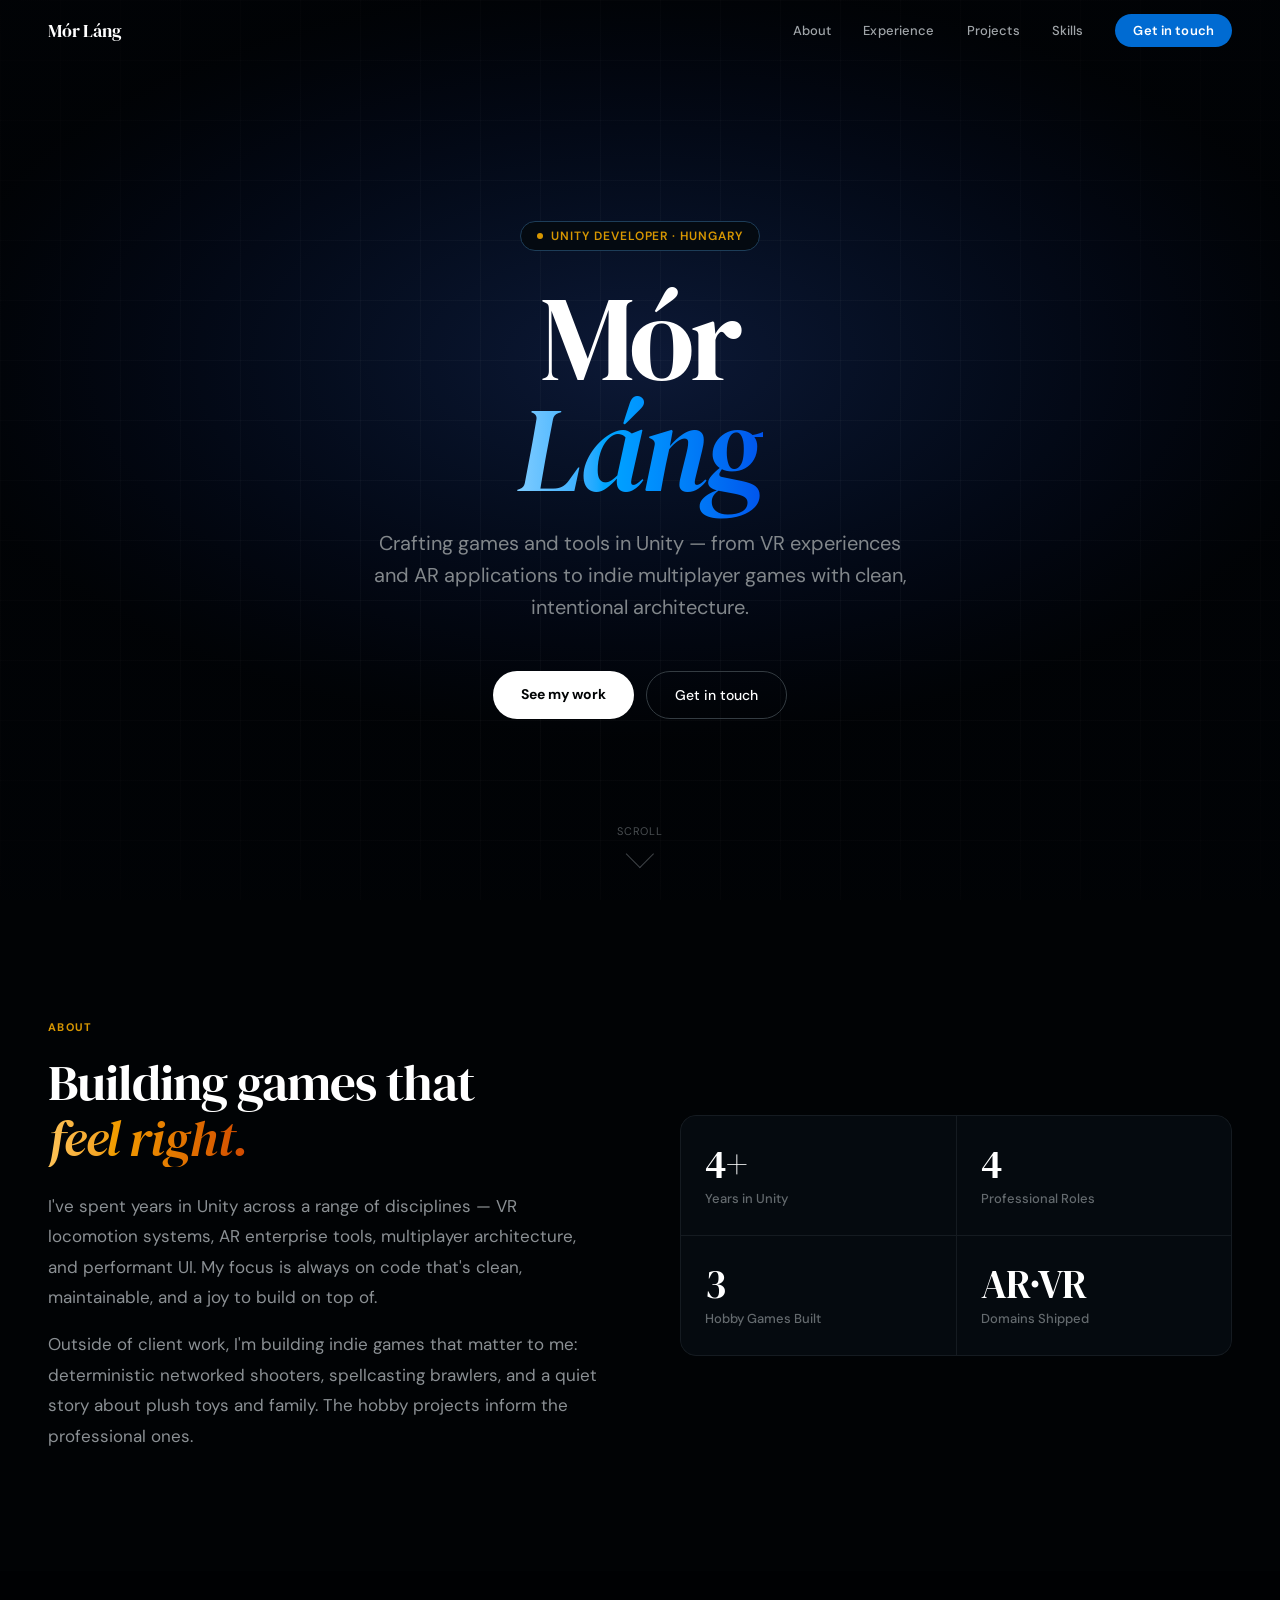
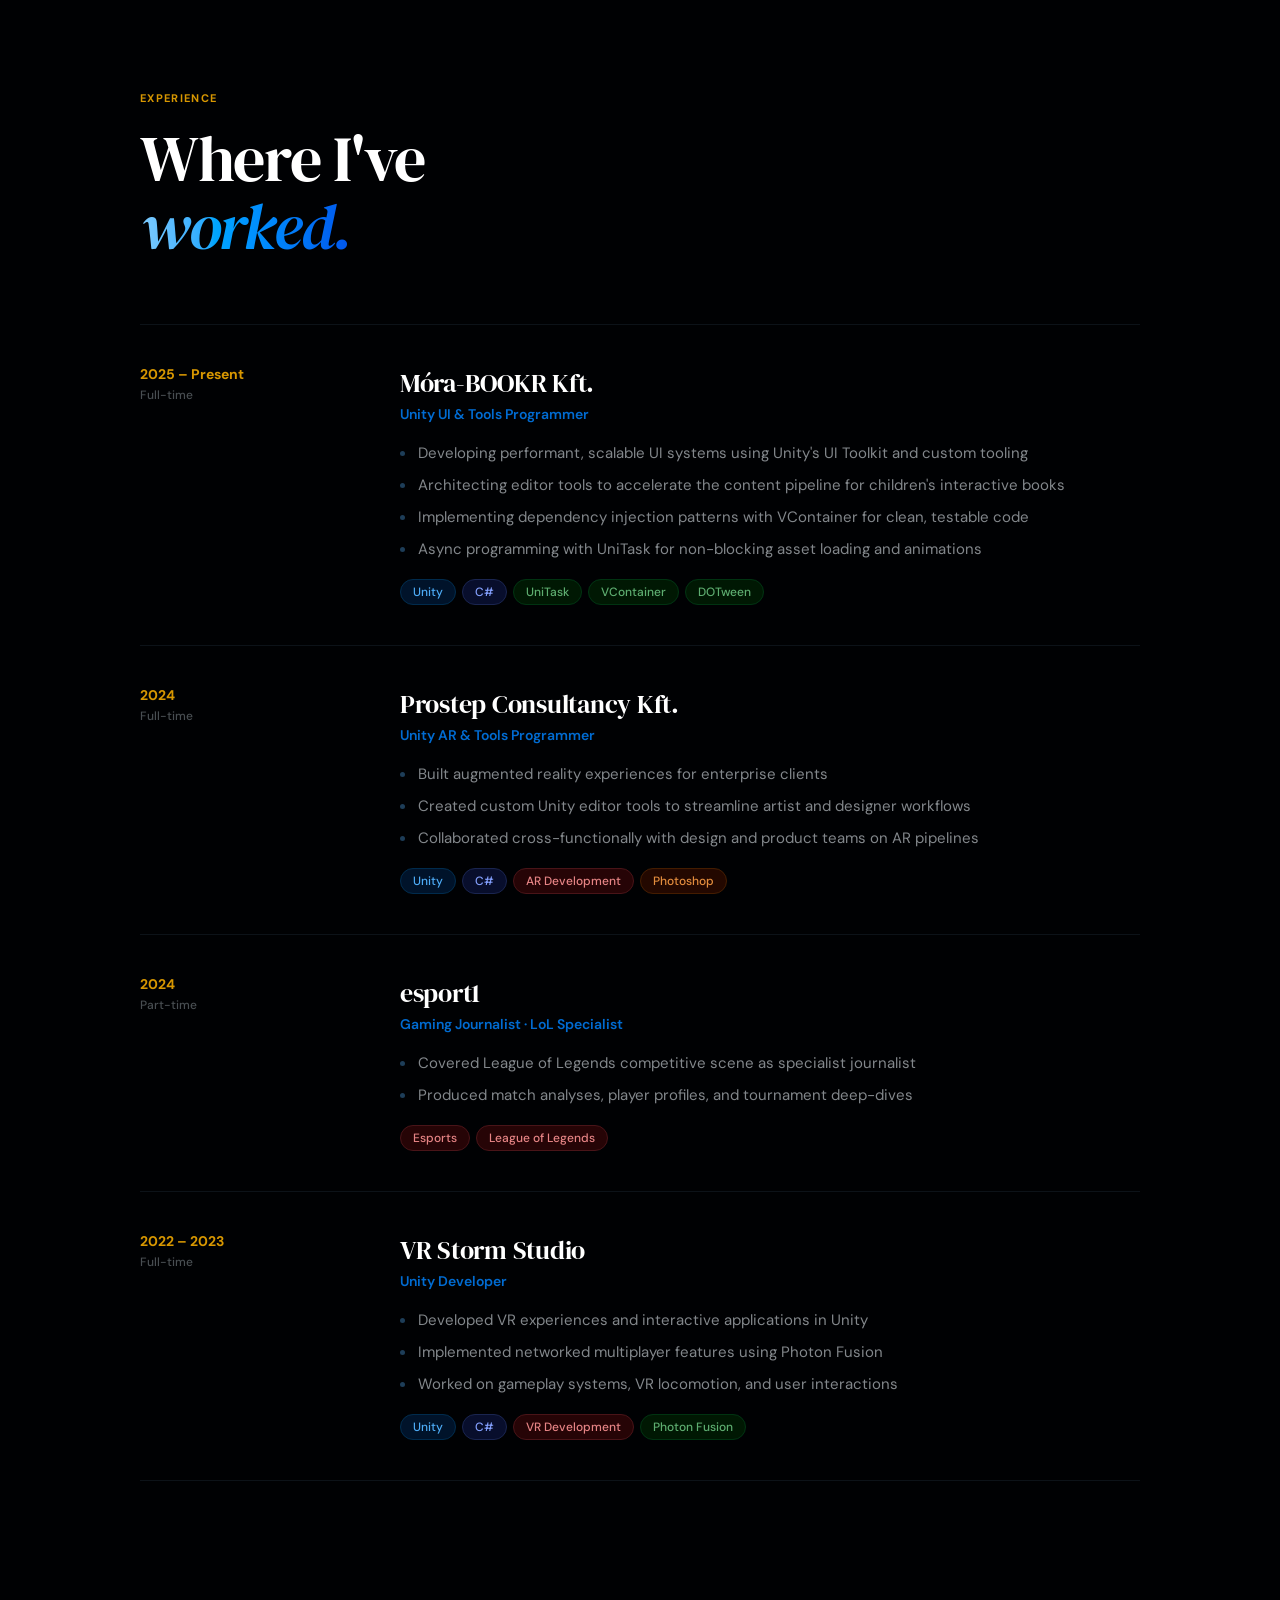
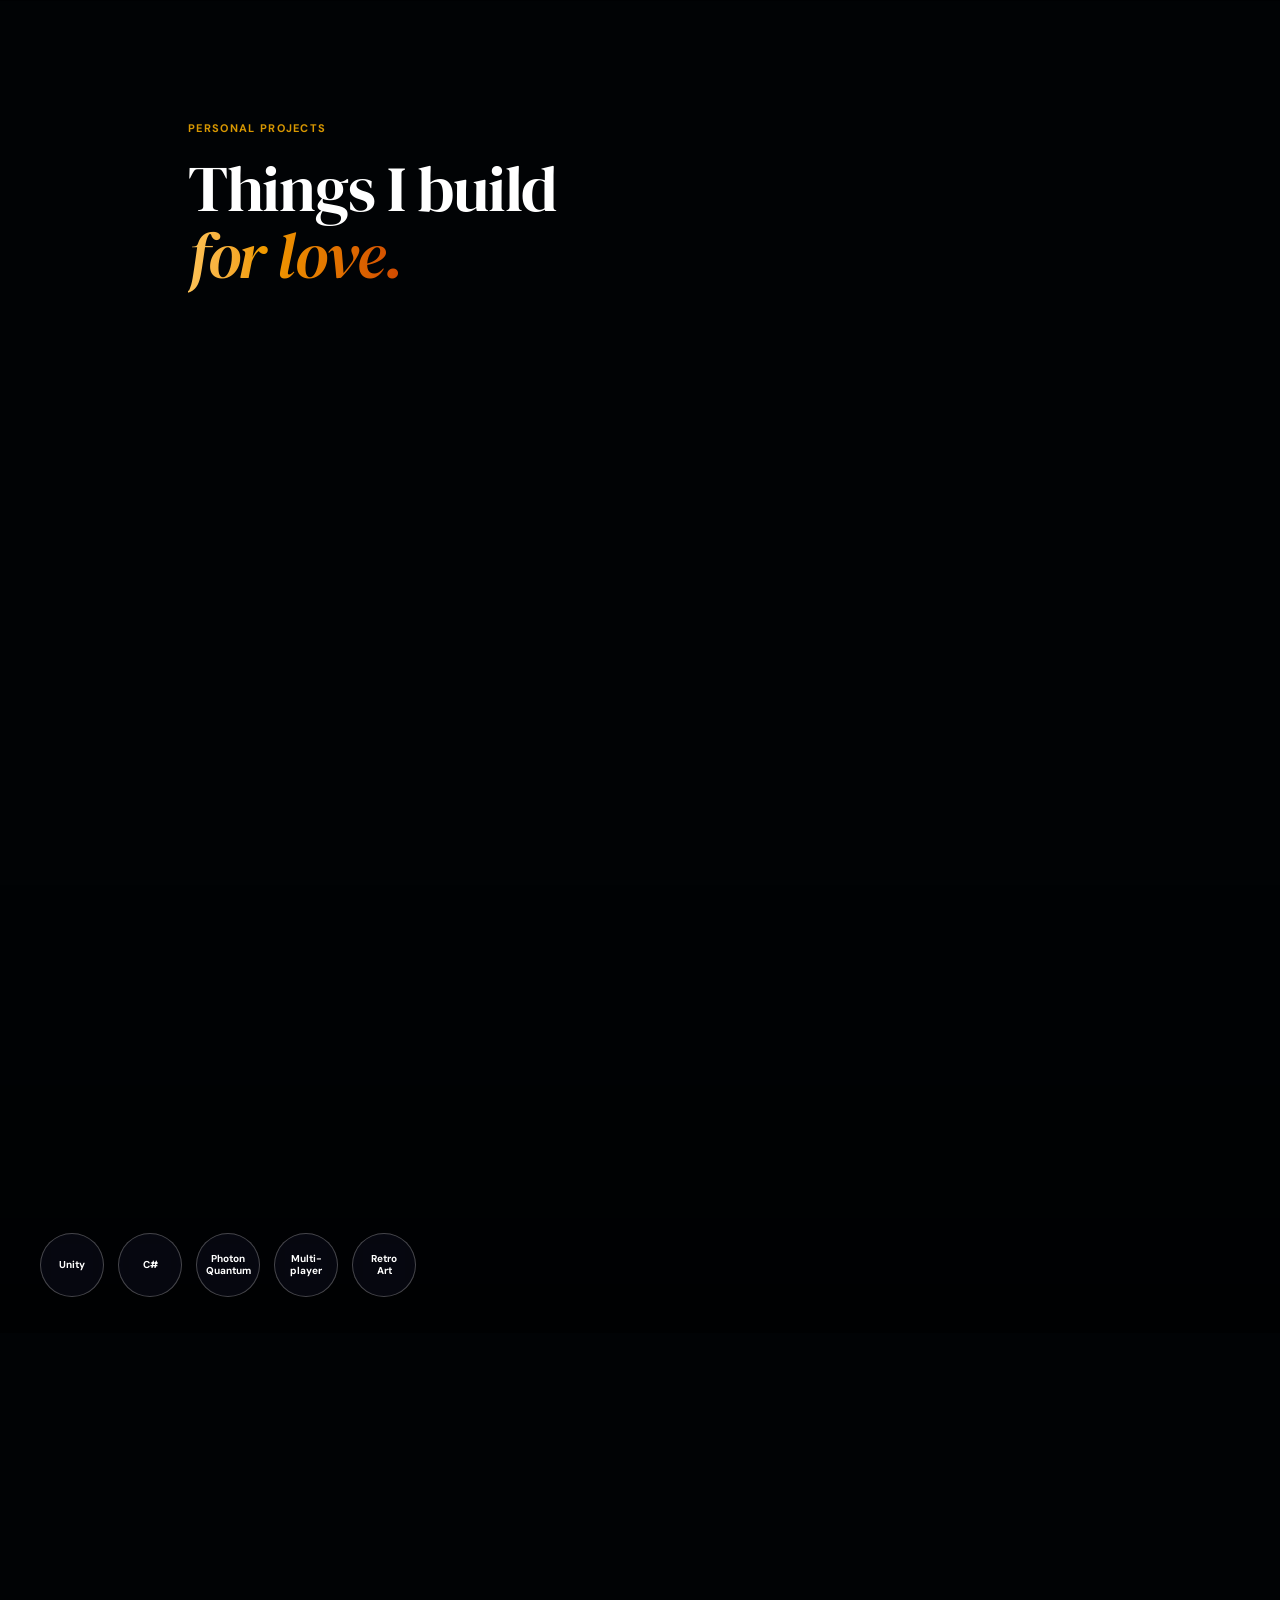
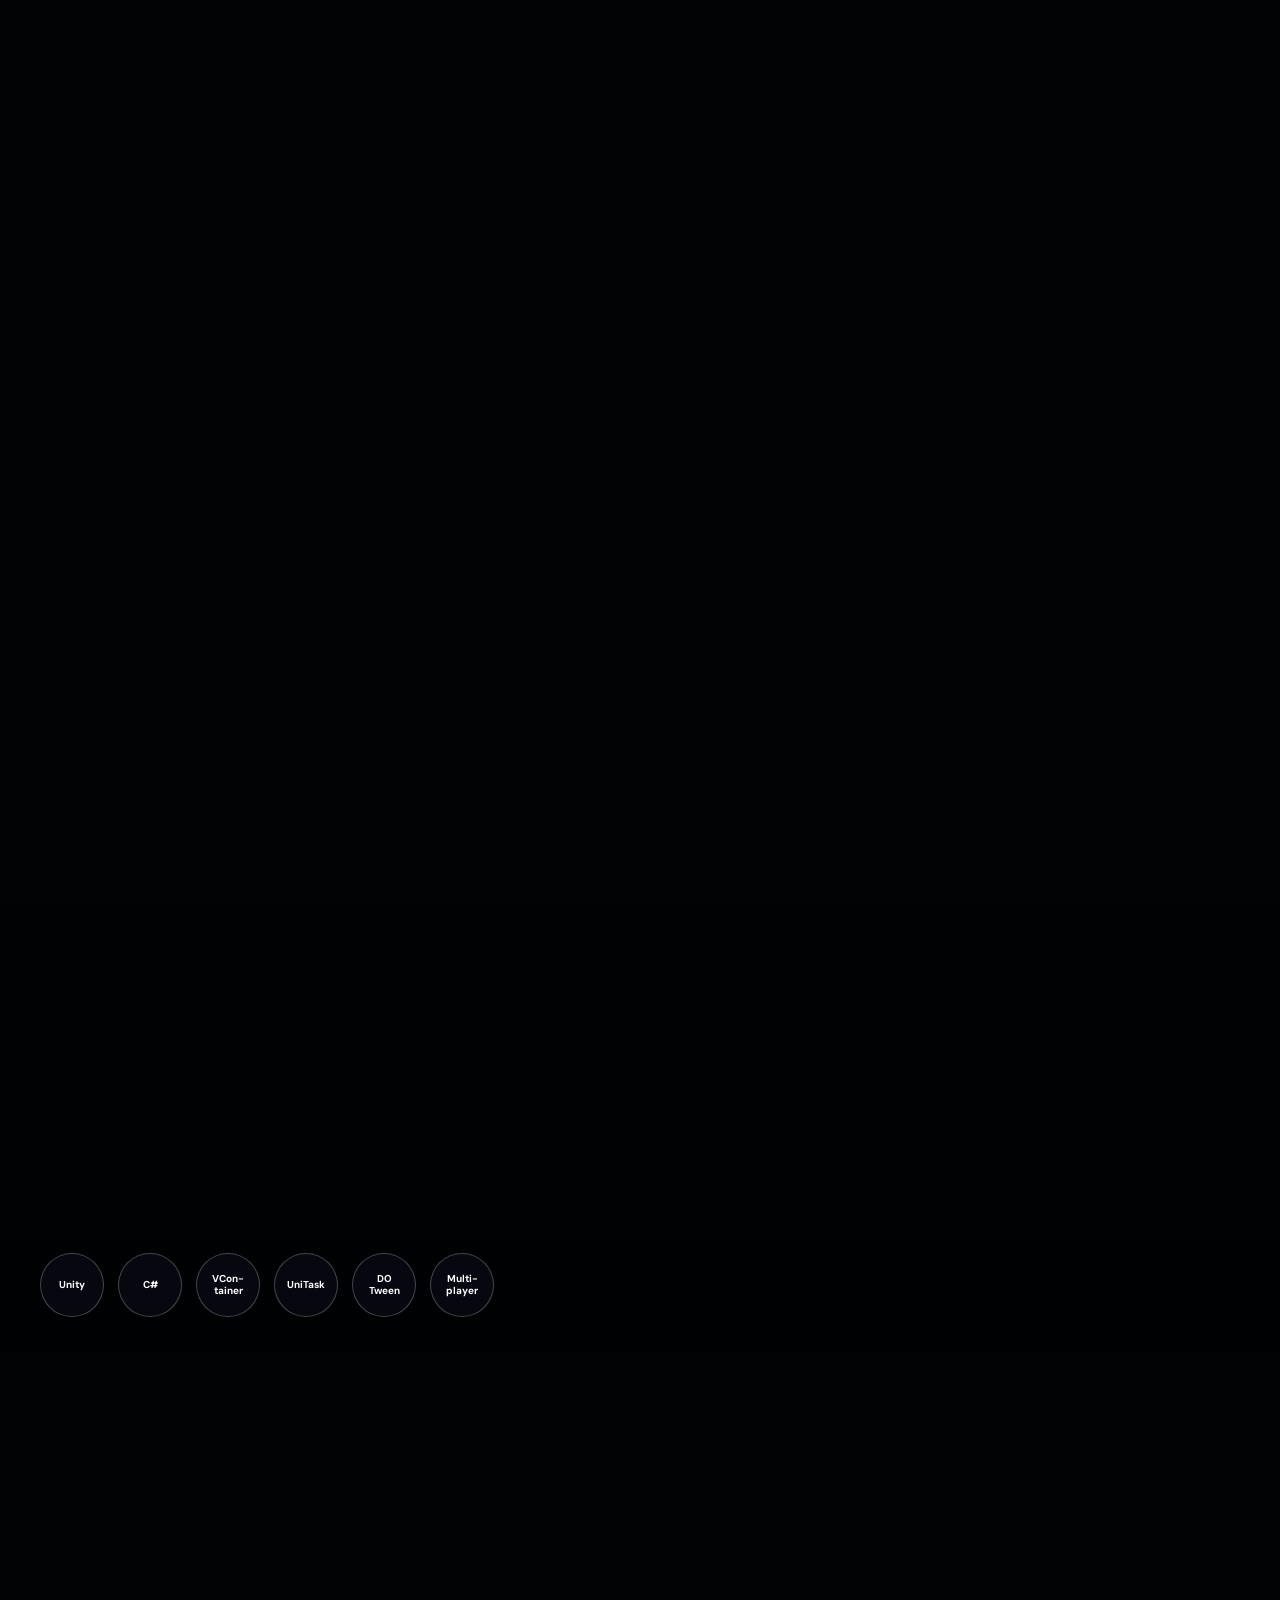
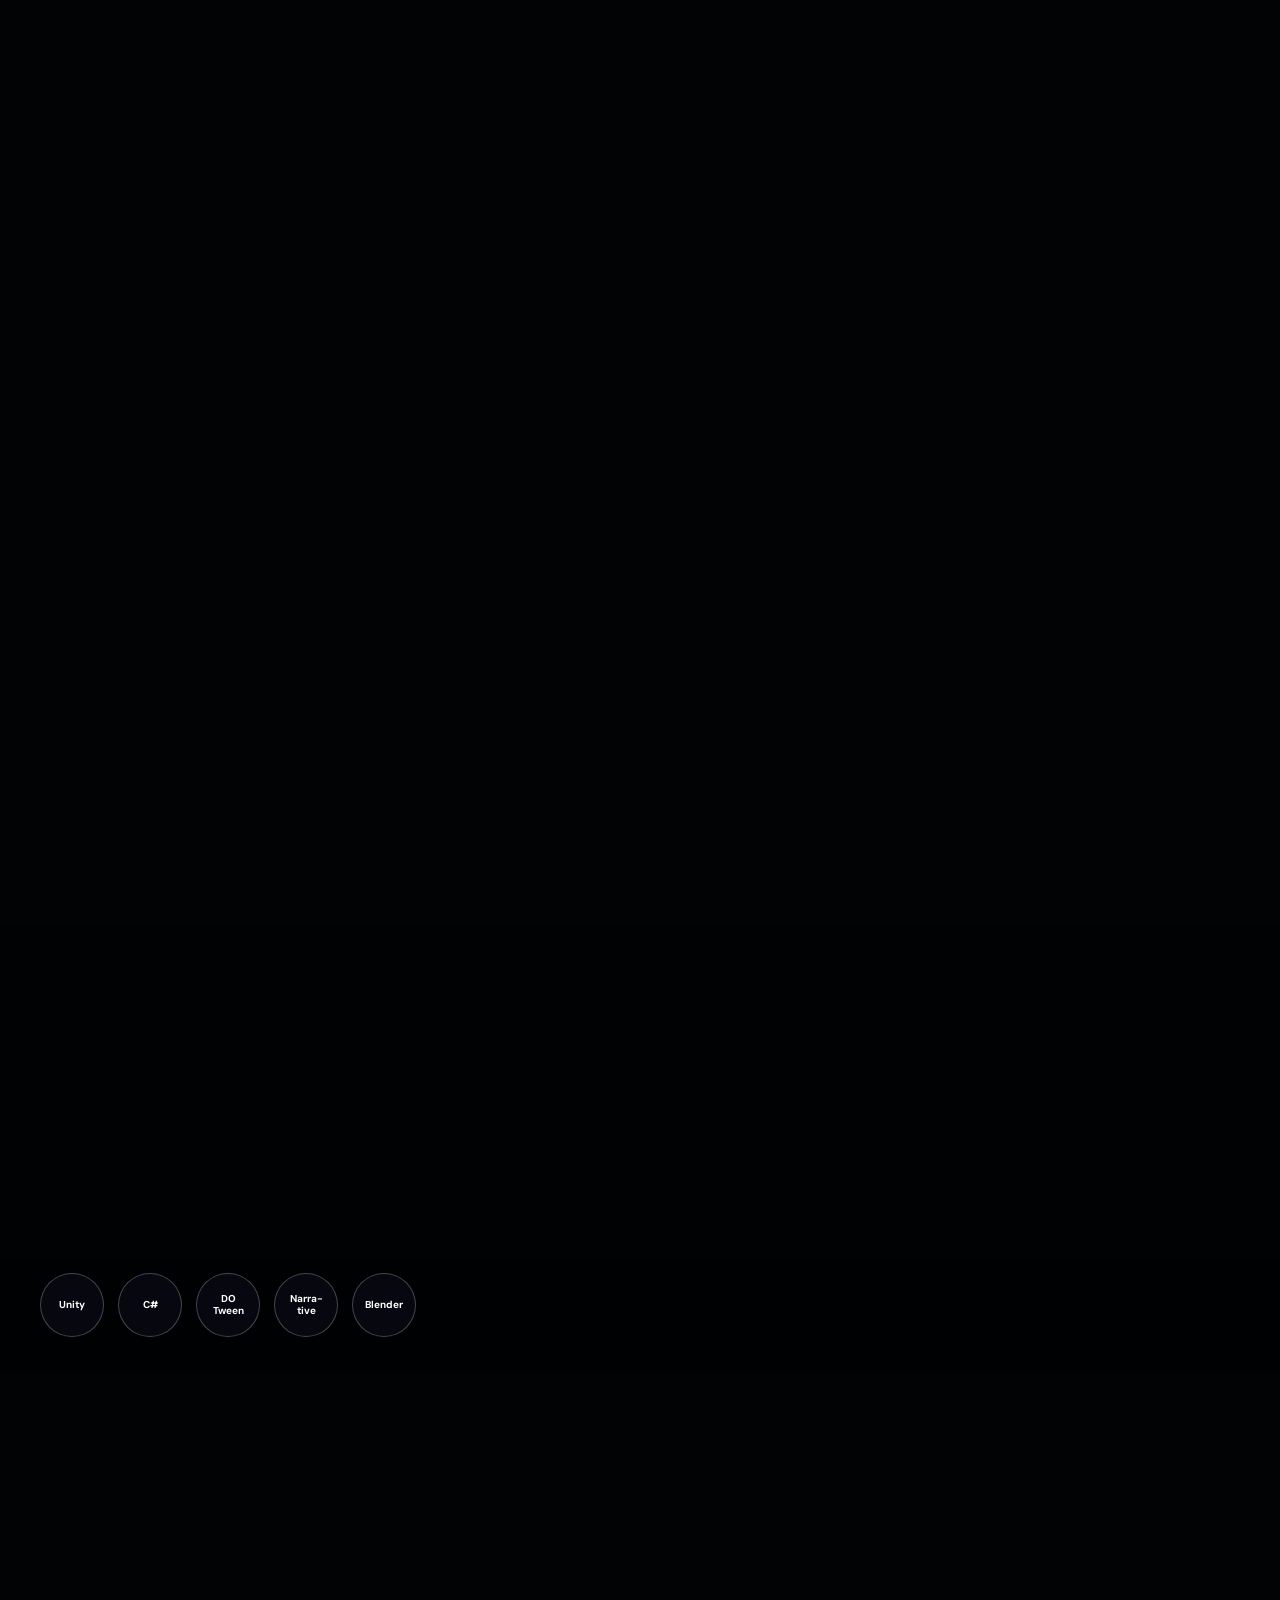
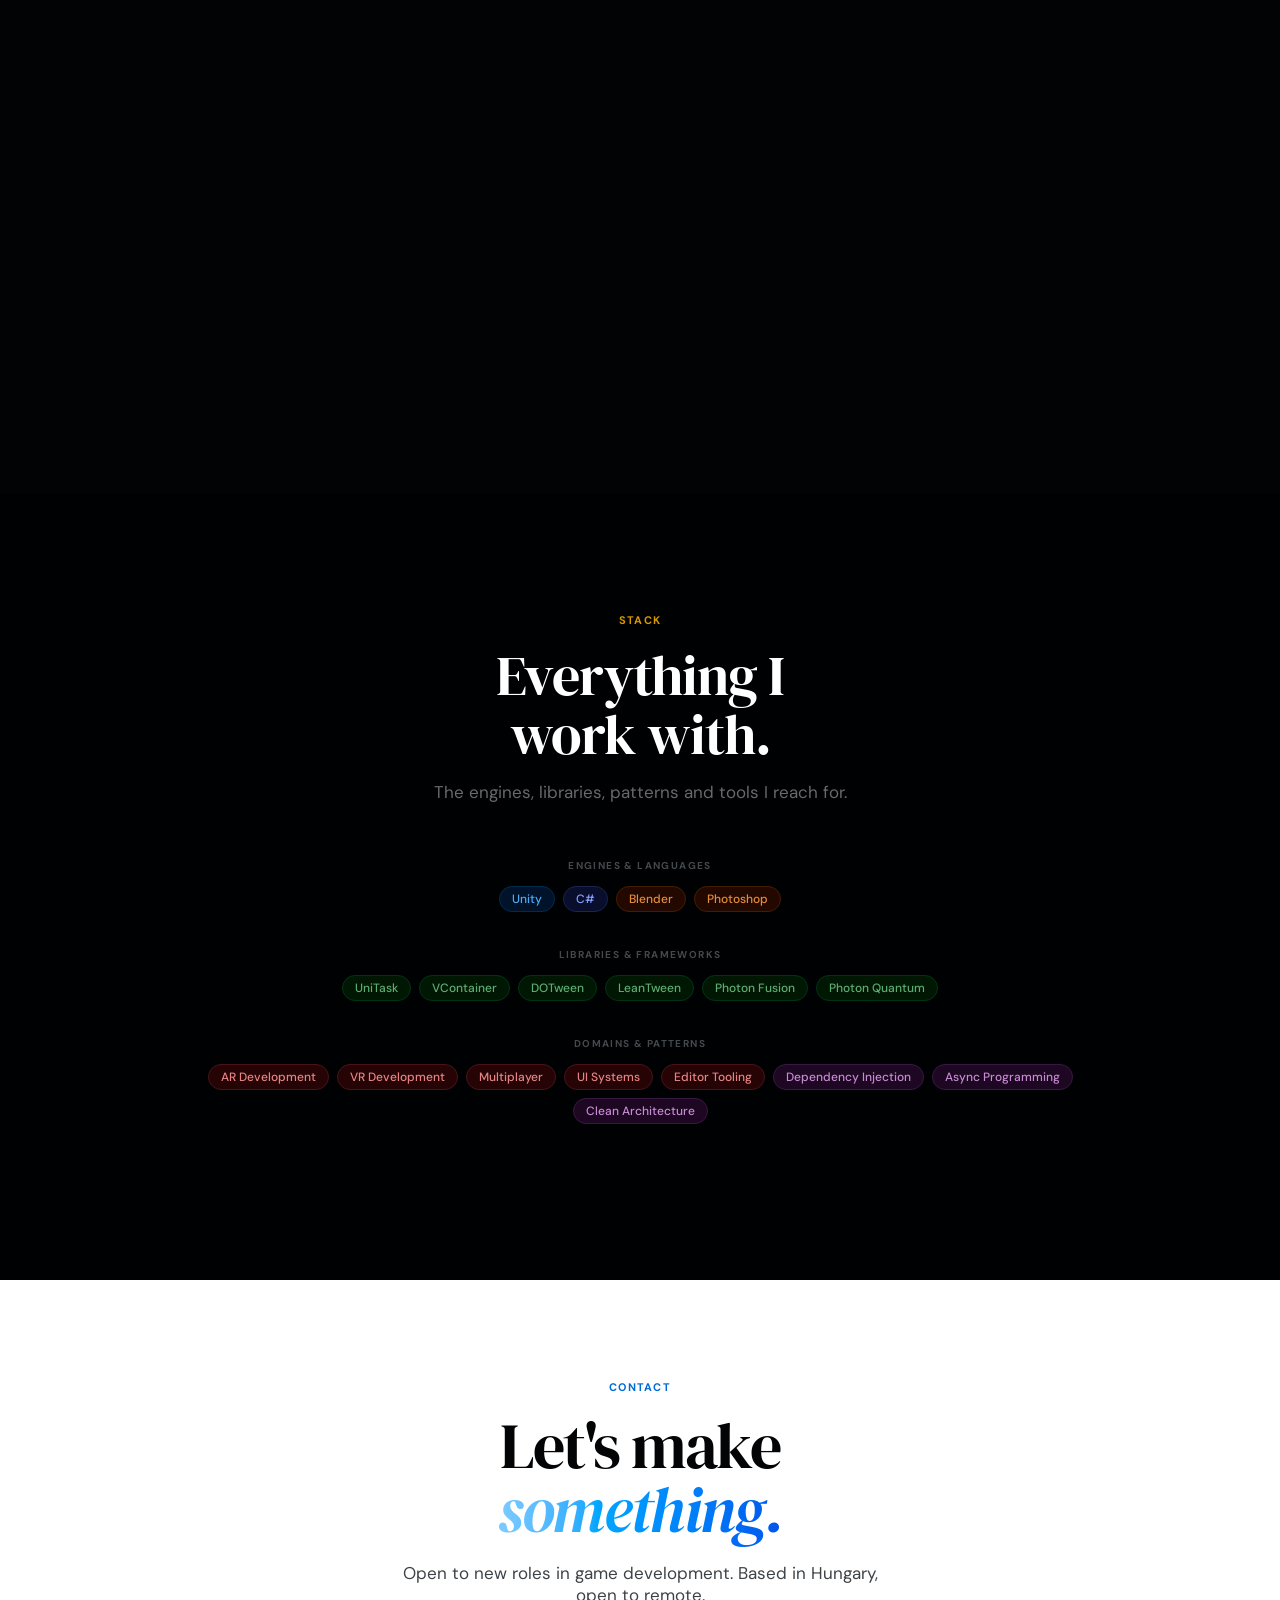
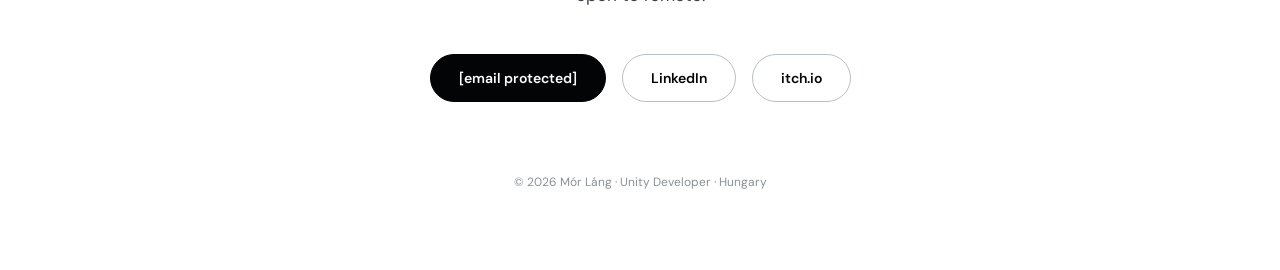
==== index.html @ 37d79774 "uploading landing page" ====
<!DOCTYPE html>
<html lang="en">
<head>
  <meta charset="UTF-8" />
  <meta name="viewport" content="width=device-width, initial-scale=1.0" />
  <title>Mór Láng — Game Developer</title>
  <link rel="preconnect" href="https://fonts.googleapis.com" />
  <link rel="preconnect" href="https://fonts.gstatic.com" crossorigin />
  <link href="https://fonts.googleapis.com/css2?family=DM+Sans:ital,opsz,wght@0,9..40,300;0,9..40,400;0,9..40,500;0,9..40,600;0,9..40,700;0,9..40,900;1,9..40,300;1,9..40,400&family=DM+Serif+Display:ital@0;1&display=swap" rel="stylesheet" />
  <style>
    *, *::before, *::after { box-sizing: border-box; margin: 0; padding: 0; }
    :root {
      --ink: oklch(10% 0.01 240);
      --ink2: oklch(38% 0.01 240);
      --ink3: oklch(58% 0.01 240);
      --paper: oklch(97% 0.005 240);
      --accent: oklch(52% 0.20 245);
      --accent2: oklch(72% 0.16 80);
      --dark: oklch(9% 0.015 245);
      --dark2: oklch(14% 0.015 245);
      --dark3: oklch(20% 0.015 245);
    }
    html { scroll-behavior: smooth; }
    /* Scrollbar */
    ::-webkit-scrollbar { width: 8px; }
    ::-webkit-scrollbar-track { background: oklch(9% 0.015 245); }
    ::-webkit-scrollbar-thumb { background: oklch(28% 0.02 245); border-radius: 4px; }
    ::-webkit-scrollbar-thumb:hover { background: oklch(40% 0.03 245); }
    * { scrollbar-width: thin; scrollbar-color: oklch(28% 0.02 245) oklch(9% 0.015 245); }
    body {
      font-family: 'DM Sans', sans-serif;
      background: var(--dark);
      color: #fff;
      overflow-x: hidden;
    }

    /* ── Reveal animation ── */
    .reveal {
      opacity: 0;
      transform: translateY(40px);
      transition: opacity 0.75s cubic-bezier(0.16, 1, 0.3, 1),
                  transform 0.75s cubic-bezier(0.16, 1, 0.3, 1);
    }
    .reveal.visible { opacity: 1; transform: translateY(0); }
    .reveal-delay-1 { transition-delay: 0.1s; }
    .reveal-delay-2 { transition-delay: 0.2s; }
    .reveal-delay-3 { transition-delay: 0.3s; }
    .reveal-delay-4 { transition-delay: 0.45s; }

    /* ── Nav ── */
    nav {
      position: fixed;
      top: 0; left: 0; right: 0;
      z-index: 100;
      padding: 0 48px;
      height: 60px;
      display: flex;
      align-items: center;
      justify-content: space-between;
      background: rgba(9,10,18,0);
      backdrop-filter: blur(0px);
      transition: background 0.4s, backdrop-filter 0.4s;
    }
    nav.scrolled {
      background: rgba(9,10,18,0.85);
      backdrop-filter: blur(20px) saturate(160%);
      border-bottom: 1px solid oklch(22% 0.015 245);
    }
    .nav-logo {
      font-family: 'DM Serif Display', serif;
      font-size: 18px;
      font-weight: 400;
      letter-spacing: -0.01em;
      color: #fff;
    }
    .nav-links {
      display: flex;
      gap: 32px;
      align-items: center;
    }
    .nav-links a {
      font-size: 13px;
      font-weight: 500;
      color: oklch(72% 0.008 240);
      text-decoration: none;
      letter-spacing: 0.01em;
      transition: color 0.2s;
    }
    .nav-links a:hover { color: #fff; }
    .nav-cta {
      padding: 8px 18px;
      background: var(--accent);
      color: #fff !important;
      border-radius: 999px;
      font-size: 13px !important;
      font-weight: 600 !important;
    }

    /* ── Hero ── */
    #hero {
      min-height: 100vh;
      display: flex;
      flex-direction: column;
      align-items: center;
      justify-content: center;
      text-align: center;
      padding: 120px 48px 80px;
      position: relative;
      overflow: hidden;
    }
    .hero-bg {
      position: absolute;
      inset: 0;
      background: radial-gradient(ellipse 80% 60% at 50% 40%,
        oklch(22% 0.06 265) 0%,
        oklch(9% 0.015 245) 70%);
      z-index: 0;
    }
    .hero-grid {
      position: absolute;
      inset: 0;
      background-image:
        linear-gradient(oklch(100% 0 0 / 0.03) 1px, transparent 1px),
        linear-gradient(90deg, oklch(100% 0 0 / 0.03) 1px, transparent 1px);
      background-size: 60px 60px;
      z-index: 0;
      mask-image: radial-gradient(ellipse 80% 80% at 50% 50%, black 30%, transparent 100%);
    }
    .hero-content { position: relative; z-index: 1; max-width: 900px; }
    .hero-eyebrow {
      display: inline-flex;
      align-items: center;
      gap: 8px;
      padding: 6px 16px;
      border: 1px solid oklch(35% 0.06 245);
      border-radius: 999px;
      font-size: 12px;
      font-weight: 600;
      letter-spacing: 0.08em;
      text-transform: uppercase;
      color: oklch(72% 0.16 80);
      background: oklch(14% 0.02 245);
      margin-bottom: 32px;
    }
    .hero-eyebrow::before {
      content: '';
      width: 6px; height: 6px;
      border-radius: 50%;
      background: oklch(72% 0.16 80);
      animation: pulse 2s infinite;
    }
    @keyframes pulse {
      0%, 100% { opacity: 1; transform: scale(1); }
      50% { opacity: 0.5; transform: scale(0.8); }
    }
    .hero-name {
      font-family: 'DM Serif Display', serif;
      font-size: clamp(64px, 10vw, 120px);
      font-weight: 400;
      line-height: 0.92;
      letter-spacing: -0.03em;
      margin-bottom: 24px;
      color: #fff;
    }
    .hero-name em {
      font-style: italic;
      background: linear-gradient(90deg, oklch(82% 0.12 245) 0%, oklch(48% 0.28 245) 100%);
      -webkit-background-clip: text;
      -webkit-text-fill-color: transparent;
      background-clip: text;
    }
    .hero-sub {
      font-size: clamp(16px, 2vw, 20px);
      color: oklch(62% 0.008 240);
      font-weight: 400;
      line-height: 1.6;
      max-width: 560px;
      margin: 0 auto 48px;
    }
    .hero-actions {
      display: flex;
      gap: 12px;
      justify-content: center;
      flex-wrap: wrap;
    }
    .btn-primary {
      padding: 14px 28px;
      background: #fff;
      color: var(--ink);
      border: none;
      border-radius: 999px;
      font-size: 14px;
      font-weight: 700;
      cursor: pointer;
      font-family: 'DM Sans', sans-serif;
      text-decoration: none;
      display: inline-block;
      transition: transform 0.2s, box-shadow 0.2s;
    }
    .btn-primary:hover { transform: scale(1.03); box-shadow: 0 8px 32px rgba(255,255,255,0.15); }
    .btn-ghost {
      padding: 14px 28px;
      background: transparent;
      color: #fff;
      border: 1px solid oklch(35% 0.015 245);
      border-radius: 999px;
      font-size: 14px;
      font-weight: 500;
      cursor: pointer;
      font-family: 'DM Sans', sans-serif;
      text-decoration: none;
      display: inline-block;
      transition: border-color 0.2s, background 0.2s;
    }
    .btn-ghost:hover { border-color: oklch(55% 0.015 245); background: oklch(16% 0.015 245); }

    .hero-scroll-hint {
      position: absolute;
      bottom: 36px;
      left: 50%;
      transform: translateX(-50%);
      display: flex;
      flex-direction: column;
      align-items: center;
      gap: 6px;
      color: oklch(42% 0.008 240);
      font-size: 11px;
      letter-spacing: 0.08em;
      text-transform: uppercase;
      z-index: 1;
    }
    .scroll-arrow {
      width: 20px; height: 20px;
      border-right: 1.5px solid oklch(38% 0.01 240);
      border-bottom: 1.5px solid oklch(38% 0.01 240);
      transform: rotate(45deg);
      animation: scrollBob 1.8s infinite;
    }
    @keyframes scrollBob {
      0%, 100% { transform: rotate(45deg) translateY(0); opacity: 0.5; }
      50% { transform: rotate(45deg) translateY(4px); opacity: 1; }
    }

    /* ── Section base ── */
    section { padding: 120px 48px; }
    .section-label {
      font-size: 11px;
      font-weight: 700;
      letter-spacing: 0.12em;
      text-transform: uppercase;
      color: var(--accent2);
      margin-bottom: 20px;
    }

    /* ── About ── */
    #about {
      background: var(--dark);
      display: grid;
      grid-template-columns: 1fr 1fr;
      gap: 80px;
      align-items: center;
      max-width: 1200px;
      margin: 0 auto;
    }
    .about-headline {
      font-family: 'DM Serif Display', serif;
      font-size: clamp(36px, 4vw, 52px);
      font-weight: 400;
      line-height: 1.1;
      letter-spacing: -0.02em;
      margin-bottom: 24px;
    }
    .about-body {
      font-size: 17px;
      line-height: 1.8;
      color: oklch(65% 0.008 240);
    }
    .about-body p + p { margin-top: 16px; }
    .about-stats {
      display: grid;
      grid-template-columns: 1fr 1fr;
      gap: 1px;
      background: oklch(22% 0.015 245);
      border: 1px solid oklch(22% 0.015 245);
      border-radius: 16px;
      overflow: hidden;
    }
    .about-stat {
      background: var(--dark2);
      padding: 28px 24px;
      display: flex;
      flex-direction: column;
      gap: 6px;
    }
    .stat-num {
      font-family: 'DM Serif Display', serif;
      font-size: 40px;
      font-weight: 400;
      color: #fff;
      letter-spacing: -0.02em;
      line-height: 1;
    }
    .stat-label {
      font-size: 13px;
      color: oklch(52% 0.01 240);
      font-weight: 500;
    }

    /* ── Experience ── */
    #experience {
      background: oklch(7% 0.012 245);
    }
    .exp-inner { max-width: 1000px; margin: 0 auto; }
    .exp-heading {
      font-family: 'DM Serif Display', serif;
      font-size: clamp(40px, 5vw, 64px);
      font-weight: 400;
      letter-spacing: -0.02em;
      margin-bottom: 64px;
      line-height: 1.05;
    }
    .exp-heading span {
      background: linear-gradient(90deg, oklch(82% 0.12 245) 0%, oklch(48% 0.28 245) 100%);
      -webkit-background-clip: text;
      -webkit-text-fill-color: transparent;
      background-clip: text;
      font-style: italic;
    }
    .exp-list { display: flex; flex-direction: column; }
    .exp-item {
      display: grid;
      grid-template-columns: 220px 1fr;
      gap: 40px;
      padding: 40px 0;
      border-top: 1px solid oklch(18% 0.015 245);
      transition: background 0.2s;
    }
    .exp-item:last-child { border-bottom: 1px solid oklch(18% 0.015 245); }
    .exp-meta {}
    .exp-period {
      font-size: 14px;
      font-weight: 700;
      color: var(--accent2);
      margin-bottom: 4px;
    }
    .exp-type {
      font-size: 12px;
      color: oklch(42% 0.01 240);
      font-weight: 500;
    }
    .exp-body {}
    .exp-company {
      font-family: 'DM Serif Display', serif;
      font-size: 26px;
      font-weight: 400;
      color: #fff;
      margin-bottom: 4px;
      letter-spacing: -0.01em;
    }
    .exp-role {
      font-size: 14px;
      color: var(--accent);
      font-weight: 600;
      margin-bottom: 18px;
    }
    .exp-bullets {
      list-style: none;
      padding: 0;
      margin: 0 0 18px;
      display: flex;
      flex-direction: column;
      gap: 8px;
    }
    .exp-bullets li {
      font-size: 15px;
      line-height: 1.6;
      color: oklch(62% 0.008 240);
      padding-left: 18px;
      position: relative;
    }
    .exp-bullets li::before {
      content: '';
      position: absolute;
      left: 0;
      top: 10px;
      width: 5px; height: 5px;
      border-radius: 50%;
      background: oklch(35% 0.06 245);
    }
    .exp-tags { display: flex; flex-wrap: wrap; gap: 6px; }
    .tag {
      padding: 4px 12px;
      border-radius: 999px;
      font-size: 12px;
      font-weight: 500;
      border: 1px solid;
    }
    .tag-engine  { background: oklch(18% 0.06 245); color: oklch(72% 0.14 245); border-color: oklch(28% 0.08 245); }
    .tag-language{ background: oklch(18% 0.06 270); color: oklch(72% 0.14 270); border-color: oklch(28% 0.08 270); }
    .tag-library { background: oklch(18% 0.06 150); color: oklch(68% 0.12 150); border-color: oklch(28% 0.08 150); }
    .tag-tool    { background: oklch(18% 0.06 60);  color: oklch(72% 0.14 60);  border-color: oklch(28% 0.08 60);  }
    .tag-domain  { background: oklch(18% 0.06 20);  color: oklch(72% 0.12 20);  border-color: oklch(28% 0.08 20);  }
    .tag-pattern { background: oklch(18% 0.06 320); color: oklch(72% 0.12 320); border-color: oklch(28% 0.08 320); }

    /* ── Projects ── */
    #projects {
      background: var(--dark);
    }
    .projects-inner { max-width: 1200px; margin: 0 auto; }
    .projects-heading {
      font-family: 'DM Serif Display', serif;
      font-size: clamp(40px, 5vw, 64px);
      font-weight: 400;
      letter-spacing: -0.02em;
      margin-bottom: 64px;
      line-height: 1.05;
    }
    .projects-heading span {
      background: linear-gradient(90deg, oklch(85% 0.14 80) 0%, oklch(58% 0.22 60) 100%);
      -webkit-background-clip: text;
      -webkit-text-fill-color: transparent;
      background-clip: text;
      font-style: italic;
    }
    .project-card {
      display: grid;
      grid-template-columns: 1fr 1fr;
      gap: 0;
      border: 1px solid oklch(20% 0.015 245);
      border-radius: 20px;
      overflow: hidden;
      margin-bottom: 24px;
      background: var(--dark2);
      transition: border-color 0.3s, transform 0.3s;
    }
    .project-card:hover {
      border-color: oklch(35% 0.04 245);
      transform: translateY(-2px);
    }
    .project-card.reverse { direction: rtl; }
    .project-card.reverse > * { direction: ltr; }
    .project-img {
      aspect-ratio: 4/3;
      background: repeating-linear-gradient(
        -45deg,
        oklch(14% 0.015 245) 0px,
        oklch(14% 0.015 245) 12px,
        oklch(17% 0.015 245) 12px,
        oklch(17% 0.015 245) 24px
      );
      display: flex;
      align-items: center;
      justify-content: center;
      position: relative;
      overflow: hidden;
    }
    .project-img-label {
      font-family: monospace;
      font-size: 11px;
      color: oklch(35% 0.01 240);
      text-align: center;
      padding: 16px;
    }
    .project-info {
      padding: 44px 48px;
      display: flex;
      flex-direction: column;
      justify-content: center;
      gap: 0;
    }
    .project-status-row {
      display: flex;
      align-items: center;
      gap: 10px;
      margin-bottom: 16px;
    }
    .status-dot {
      display: inline-flex;
      align-items: center;
      gap: 5px;
      padding: 3px 10px;
      border-radius: 999px;
      font-size: 11px;
      font-weight: 600;
    }
    .status-dot::before {
      content: '';
      width: 6px; height: 6px;
      border-radius: 50%;
    }
    .status-finished { background: oklch(18% 0.07 150); color: oklch(68% 0.16 150); }
    .status-finished::before { background: oklch(58% 0.20 150); }
    .status-active { background: oklch(18% 0.07 245); color: oklch(68% 0.18 245); }
    .status-active::before { background: oklch(58% 0.22 245); }
    .project-genre {
      font-size: 12px;
      color: oklch(45% 0.01 240);
      font-weight: 600;
      letter-spacing: 0.06em;
      text-transform: uppercase;
    }
    .project-title {
      font-family: 'DM Serif Display', serif;
      font-size: 32px;
      font-weight: 400;
      letter-spacing: -0.02em;
      color: #fff;
      margin: 8px 0 16px;
      line-height: 1.1;
    }
    .project-desc {
      font-size: 15px;
      line-height: 1.75;
      color: oklch(58% 0.008 240);
      margin-bottom: 20px;
    }
    .project-highlights {
      list-style: none;
      padding: 0;
      margin: 0 0 24px;
      display: flex;
      flex-direction: column;
      gap: 6px;
    }
    .project-highlights li {
      font-size: 13px;
      color: oklch(68% 0.01 240);
      padding-left: 16px;
      position: relative;
      line-height: 1.5;
    }
    .project-highlights li::before {
      content: '→';
      position: absolute;
      left: 0;
      color: var(--accent2);
      font-size: 11px;
      top: 1px;
    }

    /* ── Scroll-jacked Projects ── */
    #projects { background: var(--dark); }
    .projects-intro {
      max-width: 1000px;
      margin: 0 auto;
      padding: 120px 48px 80px;
    }
    .scroller-track {
      position: relative;
      height: 180vh;
    }
    .project-sticky-scene {
      position: sticky;
      top: 0;
      height: 100vh;
      overflow: hidden;
      display: block;
    }
    /* Full-bleed screenshot */
    .sticky-screenshot {
      position: absolute;
      inset: 0;
      width: 100%;
      height: 100%;
      background: repeating-linear-gradient(
        -45deg,
        oklch(12% 0.015 245) 0px,
        oklch(12% 0.015 245) 14px,
        oklch(16% 0.015 245) 14px,
        oklch(16% 0.015 245) 28px
      );
      display: flex;
      align-items: center;
      justify-content: center;
      opacity: 0;
      transition: opacity 0.7s cubic-bezier(0.16,1,0.3,1);
      cursor: default;
    }
    .sticky-screenshot.show { opacity: 1; }
    .sticky-screenshot img {
      width: 100%; height: 100%;
      object-fit: cover;
      display: block;
    }
    .sticky-screenshot-label {
      font-family: monospace;
      font-size: 13px;
      color: oklch(38% 0.01 240);
      position: relative;
      z-index: 1;
    }
    /* Vignette so overlaid elements are readable */
    .sticky-vignette {
      position: absolute;
      inset: 0;
      background: linear-gradient(
        to bottom,
        rgba(0,0,0,0.0) 0%,
        rgba(0,0,0,0.0) 50%,
        rgba(0,0,0,0.45) 100%
      );
      pointer-events: none;
      z-index: 2;
    }
    /* Top bar — title + meta, always visible once scene enters */
    .sticky-header {
      position: absolute;
      top: 60px; left: 0; right: 0;
      z-index: 20;
      padding: 20px 40px;
      display: flex;
      align-items: flex-start;
      justify-content: space-between;
      opacity: 0;
      transition: opacity 0.5s ease;
      pointer-events: none;
    }
    .sticky-header.show { opacity: 1; pointer-events: auto; }
    .sticky-header-left {
      background: linear-gradient(to right, rgba(0,0,0,0.55) 0%, rgba(0,0,0,0) 100%);
      padding: 12px 48px 24px 0;
      border-radius: 0 0 8px 0;
    }
    .sticky-header-right {
      display: flex;
      flex-direction: column;
      align-items: flex-end;
      gap: 6px;
      background: linear-gradient(to left, rgba(0,0,0,0.45) 0%, rgba(0,0,0,0) 100%);
      padding: 12px 0 24px 48px;
      border-radius: 0 0 0 8px;
    }
    .sticky-project-title {
      font-family: 'DM Serif Display', serif;
      font-size: clamp(24px, 3vw, 44px);
      font-weight: 400;
      letter-spacing: -0.02em;
      background: linear-gradient(90deg, oklch(82% 0.12 245) 0%, oklch(48% 0.28 245) 100%);
      -webkit-background-clip: text;
      -webkit-text-fill-color: transparent;
      background-clip: text;
    }
    .sticky-project-meta {
      display: flex;
      align-items: flex-end;
      flex-direction: column;
      gap: 6px;
    }
    /* Tech circles — bottom-left, overlaid on image */
    .tech-circles-row {
      position: absolute;
      bottom: 36px;
      left: 40px;
      z-index: 10;
      display: flex;
      gap: 14px;
      flex-wrap: wrap;
      max-width: 55%;
    }
    .tech-circle {
      position: relative;
      width: 64px;
      height: 64px;
      border-radius: 50%;
      border: 1.5px solid rgba(255,255,255,0.25);
      background: rgba(10,12,24,0.65);
      backdrop-filter: blur(12px);
      display: flex;
      align-items: center;
      justify-content: center;
      cursor: default;
      opacity: 0;
      transform: scale(0.4) translateY(20px);
      transition: opacity 0.4s cubic-bezier(0.34,1.56,0.64,1),
                  transform 0.4s cubic-bezier(0.34,1.56,0.64,1),
                  border-color 0.2s, background 0.2s;
    }
    .tech-circle.popped { opacity: 1; transform: scale(1) translateY(0); }
    .tech-circle:hover, .tech-circle.active {
      border-color: var(--accent2);
      background: rgba(20,24,48,0.88);
      z-index: 20;
    }
    .tech-circle-label {
      font-size: 10px;
      font-weight: 700;
      text-align: center;
      line-height: 1.2;
      color: #fff;
      user-select: none;
      padding: 0 4px;
    }
    /* Shared info panel — full-height frosted sidebar from right */
    .sticky-info-panel {
      position: absolute;
      top: 80px;
      right: 0;
      bottom: 0;
      transform: translateX(102%);
      width: 320px;
      background: rgba(9,10,20,0.28);
      backdrop-filter: blur(8px) saturate(130%);
      -webkit-backdrop-filter: blur(8px) saturate(130%);
      border-left: 1px solid rgba(255,255,255,0.12);
      padding: 100px 32px 48px;
      z-index: 30;
      pointer-events: none;
      opacity: 0;
      display: flex;
      flex-direction: column;
      justify-content: center;
      gap: 0;
      transition: opacity 0.28s ease, transform 0.35s cubic-bezier(0.16,1,0.3,1);
    }
    .sticky-info-panel.visible {
      opacity: 1;
      transform: translateX(0);
      pointer-events: auto;
    }
    .info-panel-eyebrow {
      font-size: 10px;
      font-weight: 700;
      letter-spacing: 0.12em;
      text-transform: uppercase;
      color: var(--accent2);
      margin-bottom: 12px;
    }
    .info-panel-title {
      font-family: 'DM Serif Display', serif;
      font-size: 26px;
      font-weight: 400;
      color: #fff;
      margin-bottom: 14px;
      letter-spacing: -0.01em;
      line-height: 1.15;
    }
    .info-panel-body {
      font-size: 14px;
      line-height: 1.75;
      color: oklch(72% 0.008 240);
    }
    /* Scroll hint */
    .sticky-scroll-hint {
      position: absolute;
      bottom: 40px;
      right: 40px;
      z-index: 10;
      font-size: 11px;
      color: rgba(255,255,255,0.3);
      letter-spacing: 0.08em;
      opacity: 1;
      transition: opacity 0.3s;
      pointer-events: none;
    }
    .sticky-scroll-hint.hide { opacity: 0; }

    /* ── Skills ── */
    #skills {
      background: oklch(7% 0.012 245);
      text-align: center;
    }
    .skills-inner { max-width: 900px; margin: 0 auto; }
    .skills-heading {
      font-family: 'DM Serif Display', serif;
      font-size: clamp(36px, 5vw, 56px);
      font-weight: 400;
      letter-spacing: -0.02em;
      margin-bottom: 16px;
      line-height: 1.05;
    }
    .skills-sub {
      font-size: 17px;
      color: oklch(52% 0.008 240);
      margin-bottom: 56px;
    }
    .skills-group { margin-bottom: 36px; }
    .skills-group-label {
      font-size: 10px;
      font-weight: 700;
      letter-spacing: 0.14em;
      text-transform: uppercase;
      color: oklch(40% 0.01 240);
      margin-bottom: 14px;
    }
    .skills-bubbles { display: flex; flex-wrap: wrap; gap: 8px; justify-content: center; }

    /* ── Contact / Footer ── */
    #contact {
      background: #fff;
      color: var(--ink);
      text-align: center;
      padding: 100px 48px 80px;
    }
    .contact-heading {
      font-family: 'DM Serif Display', serif;
      font-size: clamp(40px, 5vw, 64px);
      font-weight: 400;
      letter-spacing: -0.03em;
      line-height: 1.0;
      margin-bottom: 20px;
      color: var(--ink);
    }
    .contact-heading em {
      background: linear-gradient(90deg, oklch(82% 0.12 245) 0%, oklch(48% 0.28 245) 100%);
      -webkit-background-clip: text;
      -webkit-text-fill-color: transparent;
      background-clip: text;
    }
    .contact-sub {
      font-size: 17px;
      color: var(--ink2);
      margin-bottom: 48px;
      max-width: 480px;
      margin-left: auto;
      margin-right: auto;
    }
    .contact-links {
      display: flex;
      gap: 16px;
      justify-content: center;
      flex-wrap: wrap;
      margin-bottom: 72px;
    }
    .contact-link {
      padding: 14px 28px;
      border: 1.5px solid oklch(80% 0.01 240);
      border-radius: 999px;
      font-size: 14px;
      font-weight: 600;
      color: var(--ink);
      text-decoration: none;
      transition: border-color 0.2s, background 0.2s;
    }
    .contact-link:hover { border-color: var(--ink); background: oklch(94% 0.005 240); }
    .contact-link.primary {
      background: var(--ink);
      color: #fff;
      border-color: var(--ink);
    }
    .contact-link.primary:hover { background: oklch(22% 0.01 240); }
    .footer-line {
      font-size: 12px;
      color: oklch(65% 0.01 240);
    }
  </style>
</head>
<body>

<!-- Nav -->
<nav id="main-nav">
  <div class="nav-logo">Mór Láng</div>
  <div class="nav-links">
    <a href="#about">About</a>
    <a href="#experience">Experience</a>
    <a href="#projects">Projects</a>
    <a href="#skills">Skills</a>
    <a href="#contact" class="nav-cta">Get in touch</a>
  </div>
</nav>

<!-- Hero -->
<section id="hero">
  <div class="hero-bg"></div>
  <div class="hero-grid"></div>
  <div class="hero-content">
    <div class="hero-eyebrow reveal">Unity Developer · Hungary</div>
    <h1 class="hero-name reveal reveal-delay-1">
      Mór<br /><em>Láng</em>
    </h1>
    <p class="hero-sub reveal reveal-delay-2">
      Crafting games and tools in Unity — from VR experiences and AR applications to indie multiplayer games with clean, intentional architecture.
    </p>
    <div class="hero-actions reveal reveal-delay-3">
      <a href="#projects" class="btn-primary">See my work</a>
      <a href="#contact" class="btn-ghost">Get in touch</a>
    </div>
  </div>
  <div class="hero-scroll-hint">
    <span>Scroll</span>
    <div class="scroll-arrow"></div>
  </div>
</section>

<!-- About -->
<section style="background: var(--dark); padding: 120px 48px;">
  <div id="about">
    <div>
      <div class="section-label reveal">About</div>
      <h2 class="about-headline reveal reveal-delay-1">
        Building games that<br /><em style="font-style: italic; display: inline-block; background: linear-gradient(90deg, oklch(85% 0.14 80) 0%, oklch(58% 0.22 60) 100%); -webkit-background-clip: text; -webkit-text-fill-color: transparent; background-clip: text;">feel right.</em>
      </h2>
      <div class="about-body reveal reveal-delay-2">
        <p>I've spent years in Unity across a range of disciplines — VR locomotion systems, AR enterprise tools, multiplayer architecture, and performant UI. My focus is always on code that's clean, maintainable, and a joy to build on top of.</p>
        <p>Outside of client work, I'm building indie games that matter to me: deterministic networked shooters, spellcasting brawlers, and a quiet story about plush toys and family. The hobby projects inform the professional ones.</p>
      </div>
    </div>
    <div class="about-stats reveal reveal-delay-2">
      <div class="about-stat">
        <div class="stat-num">4+</div>
        <div class="stat-label">Years in Unity</div>
      </div>
      <div class="about-stat">
        <div class="stat-num">4</div>
        <div class="stat-label">Professional Roles</div>
      </div>
      <div class="about-stat">
        <div class="stat-num">3</div>
        <div class="stat-label">Hobby Games Built</div>
      </div>
      <div class="about-stat">
        <div class="stat-num">AR·VR</div>
        <div class="stat-label">Domains Shipped</div>
      </div>
    </div>
  </div>
</section>

<!-- Experience -->
<section id="experience">
  <div class="exp-inner">
    <div class="section-label reveal">Experience</div>
    <h2 class="exp-heading reveal reveal-delay-1">Where I've<br /><span>worked.</span></h2>
    <div class="exp-list">

      <div class="exp-item reveal">
        <div class="exp-meta">
          <div class="exp-period">2025 – Present</div>
          <div class="exp-type">Full-time</div>
        </div>
        <div class="exp-body">
          <div class="exp-company">Móra-BOOKR Kft.</div>
          <div class="exp-role">Unity UI &amp; Tools Programmer</div>
          <ul class="exp-bullets">
            <li>Developing performant, scalable UI systems using Unity's UI Toolkit and custom tooling</li>
            <li>Architecting editor tools to accelerate the content pipeline for children's interactive books</li>
            <li>Implementing dependency injection patterns with VContainer for clean, testable code</li>
            <li>Async programming with UniTask for non-blocking asset loading and animations</li>
          </ul>
          <div class="exp-tags">
            <span class="tag tag-engine">Unity</span>
            <span class="tag tag-language">C#</span>
            <span class="tag tag-library">UniTask</span>
            <span class="tag tag-library">VContainer</span>
            <span class="tag tag-library">DOTween</span>
          </div>
        </div>
      </div>

      <div class="exp-item reveal">
        <div class="exp-meta">
          <div class="exp-period">2024</div>
          <div class="exp-type">Full-time</div>
        </div>
        <div class="exp-body">
          <div class="exp-company">Prostep Consultancy Kft.</div>
          <div class="exp-role">Unity AR &amp; Tools Programmer</div>
          <ul class="exp-bullets">
            <li>Built augmented reality experiences for enterprise clients</li>
            <li>Created custom Unity editor tools to streamline artist and designer workflows</li>
            <li>Collaborated cross-functionally with design and product teams on AR pipelines</li>
          </ul>
          <div class="exp-tags">
            <span class="tag tag-engine">Unity</span>
            <span class="tag tag-language">C#</span>
            <span class="tag tag-domain">AR Development</span>
            <span class="tag tag-tool">Photoshop</span>
          </div>
        </div>
      </div>

      <div class="exp-item reveal">
        <div class="exp-meta">
          <div class="exp-period">2024</div>
          <div class="exp-type">Part-time</div>
        </div>
        <div class="exp-body">
          <div class="exp-company">esport1</div>
          <div class="exp-role">Gaming Journalist · LoL Specialist</div>
          <ul class="exp-bullets">
            <li>Covered League of Legends competitive scene as specialist journalist</li>
            <li>Produced match analyses, player profiles, and tournament deep-dives</li>
          </ul>
          <div class="exp-tags">
            <span class="tag tag-domain">Esports</span>
            <span class="tag tag-domain">League of Legends</span>
          </div>
        </div>
      </div>

      <div class="exp-item reveal">
        <div class="exp-meta">
          <div class="exp-period">2022 – 2023</div>
          <div class="exp-type">Full-time</div>
        </div>
        <div class="exp-body">
          <div class="exp-company">VR Storm Studio</div>
          <div class="exp-role">Unity Developer</div>
          <ul class="exp-bullets">
            <li>Developed VR experiences and interactive applications in Unity</li>
            <li>Implemented networked multiplayer features using Photon Fusion</li>
            <li>Worked on gameplay systems, VR locomotion, and user interactions</li>
          </ul>
          <div class="exp-tags">
            <span class="tag tag-engine">Unity</span>
            <span class="tag tag-language">C#</span>
            <span class="tag tag-domain">VR Development</span>
            <span class="tag tag-library">Photon Fusion</span>
          </div>
        </div>
      </div>

    </div>
  </div>
</section>

<!-- Projects — scroll-jacked showcase -->
<div id="projects">
  <div class="projects-intro">
    <div class="section-label reveal">Personal Projects</div>
    <h2 class="projects-heading reveal reveal-delay-1">Things I build<br /><span>for love.</span></h2>
  </div>

  <!-- Project 1: Orbital Duel -->
  <div class="scroller-track" id="track-0">
    <div class="project-sticky-scene" id="sticky-0">
      <div class="sticky-screenshot" id="screenshot-0">
        <div class="sticky-screenshot-label">orbital duel — gameplay screenshot</div>
      </div>
      <div class="sticky-vignette"></div>
      <div class="sticky-header" id="header-0">
        <div class="sticky-header-left">
          <div class="sticky-project-title">Orbital Duel</div>
        </div>
        <div class="sticky-header-right">
          <span class="status-dot status-finished">Finished</span>
          <span class="project-genre">Multiplayer PvP Shooter</span>
        </div>
      </div>
      <div class="tech-circles-row" id="circles-0">
        <div class="tech-circle" data-index="0" data-title="Unity" data-desc="Game engine used for the entire project — rendering, physics, input, and all gameplay systems.">
          <div class="tech-circle-label">Unity</div>
        </div>
        <div class="tech-circle" data-index="1" data-title="C#" data-desc="Primary language for all gameplay logic, movement systems, and game state management.">
          <div class="tech-circle-label">C#</div>
        </div>
        <div class="tech-circle" data-index="2" data-title="Photon Quantum" data-desc="Deterministic networking framework ensuring pixel-perfect, lag-free multiplayer across all clients.">
          <div class="tech-circle-label">Photon<br/>Quantum</div>
        </div>
        <div class="tech-circle" data-index="3" data-title="Multiplayer Architecture" data-desc="Designed around a server-authoritative loop — all orbital positions and combat resolved deterministically.">
          <div class="tech-circle-label">Multi-<br/>player</div>
        </div>
        <div class="tech-circle" data-index="4" data-title="Retro Pixel Aesthetic" data-desc="Custom pixel-style visuals to give the game a classic arcade feel while running on modern netcode.">
          <div class="tech-circle-label">Retro<br/>Art</div>
        </div>
      </div>
      <div class="sticky-info-panel" id="panel-0">
        <div class="info-panel-eyebrow" id="panel-0-eyebrow">Project</div>
        <div class="info-panel-title" id="panel-0-title">Orbital Duel</div>
        <div class="info-panel-body" id="panel-0-body">A spaceship PvP shooter where movement is constrained to orbits — ships rotate around a gravitational centre and shift lanes to attack.</div>
      </div>
      <div class="sticky-scroll-hint" id="hint-0">scroll to reveal ↓</div>
    </div>
  </div>

  <!-- Project 2: Spell Brawl -->
  <div class="scroller-track" id="track-1">
    <div class="project-sticky-scene" id="sticky-1">
      <div class="sticky-screenshot" id="screenshot-1">
        <div class="sticky-screenshot-label">spell brawl — fight phase</div>
      </div>
      <div class="sticky-vignette"></div>
      <div class="sticky-header" id="header-1">
        <div class="sticky-header-left">
          <div class="sticky-project-title">Spell Brawl</div>
        </div>
        <div class="sticky-header-right">
          <span class="status-dot status-active">In Development</span>
          <span class="project-genre">Multiplayer Platformer</span>
        </div>
      </div>
      <div class="tech-circles-row" id="circles-1">
        <div class="tech-circle" data-index="0" data-title="Unity" data-desc="Full game engine foundation — handles 2D physics, scene management, and all rendering.">
          <div class="tech-circle-label">Unity</div>
        </div>
        <div class="tech-circle" data-index="1" data-title="C#" data-desc="All gameplay systems — phase management, spellbook logic, ability sequencing, and player controllers.">
          <div class="tech-circle-label">C#</div>
        </div>
        <div class="tech-circle" data-index="2" data-title="VContainer" data-desc="Dependency injection framework — decouples systems so the Fight and Pick phases are independently testable.">
          <div class="tech-circle-label">VCon-<br/>tainer</div>
        </div>
        <div class="tech-circle" data-index="3" data-title="UniTask" data-desc="Async/await framework for Unity — drives phase transitions, ability animations, and UI sequences without coroutines.">
          <div class="tech-circle-label">UniTask</div>
        </div>
        <div class="tech-circle" data-index="4" data-title="DOTween" data-desc="Animation library for spell effects, UI transitions, and the satisfying feel of the spellbook drafting UI.">
          <div class="tech-circle-label">DO<br/>Tween</div>
        </div>
        <div class="tech-circle" data-index="5" data-title="Multiplayer" data-desc="Networked game loop synchronising the Pick and Fight phases across all connected players in real time.">
          <div class="tech-circle-label">Multi-<br/>player</div>
        </div>
      </div>
      <div class="sticky-info-panel" id="panel-1">
        <div class="info-panel-eyebrow" id="panel-1-eyebrow">Project</div>
        <div class="info-panel-title" id="panel-1-title">Spell Brawl</div>
        <div class="info-panel-body" id="panel-1-body">A platformer brawler with a unique two-phase loop — draft spells in Pick phase, unleash them in order during Fight phase.</div>
      </div>
      <div class="sticky-scroll-hint" id="hint-1">scroll to reveal ↓</div>
    </div>
  </div>

  <!-- Project 3: Plush Keeper -->
  <div class="scroller-track" id="track-2">
    <div class="project-sticky-scene" id="sticky-2">
      <div class="sticky-screenshot" id="screenshot-2">
        <div class="sticky-screenshot-label">plush keeper — shop interior</div>
      </div>
      <div class="sticky-vignette"></div>
      <div class="sticky-header" id="header-2">
        <div class="sticky-header-left">
          <div class="sticky-project-title">Plush Keeper</div>
        </div>
        <div class="sticky-header-right">
          <span class="status-dot status-active">In Development</span>
          <span class="project-genre">Story-Driven Simulator</span>
        </div>
      </div>
      <div class="tech-circles-row" id="circles-2">
        <div class="tech-circle" data-index="0" data-title="Unity" data-desc="Engine powering the cozy shop sim — 2D scene management, save system, and all visual presentation.">
          <div class="tech-circle-label">Unity</div>
        </div>
        <div class="tech-circle" data-index="1" data-title="C#" data-desc="Shop logic, inventory systems, narrative state machine, and character interaction systems.">
          <div class="tech-circle-label">C#</div>
        </div>
        <div class="tech-circle" data-index="2" data-title="DOTween" data-desc="Animates the shop's cozy feel — plush bounces, dialogue popups, and gentle UI transitions.">
          <div class="tech-circle-label">DO<br/>Tween</div>
        </div>
        <div class="tech-circle" data-index="3" data-title="Narrative Design" data-desc="Story unfolds through shop interactions — relationship with the father deepens as the player progresses days.">
          <div class="tech-circle-label">Narra-<br/>tive</div>
        </div>
        <div class="tech-circle" data-index="4" data-title="Blender" data-desc="Used for 3D asset modelling of the plush characters and shop props that define the game's visual identity.">
          <div class="tech-circle-label">Blender</div>
        </div>
      </div>
      <div class="sticky-info-panel" id="panel-2">
        <div class="info-panel-eyebrow" id="panel-2-eyebrow">Project</div>
        <div class="info-panel-title" id="panel-2-title">Plush Keeper</div>
        <div class="info-panel-body" id="panel-2-body">A warm emotional simulator — run a plush shop, build a relationship with your father, discover why the hobby matters.</div>
      </div>
      <div class="sticky-scroll-hint" id="hint-2">scroll to reveal ↓</div>
    </div>
  </div>

</div>

<!-- Skills -->
<section id="skills">
  <div class="skills-inner">
    <div class="section-label reveal" style="text-align:center; display:block;">Stack</div>
    <h2 class="skills-heading reveal reveal-delay-1">Everything I<br />work with.</h2>
    <p class="skills-sub reveal reveal-delay-2">The engines, libraries, patterns and tools I reach for.</p>

    <div class="skills-group reveal reveal-delay-2">
      <div class="skills-group-label">Engines & Languages</div>
      <div class="skills-bubbles">
        <span class="tag tag-engine">Unity</span>
        <span class="tag tag-language">C#</span>
        <span class="tag tag-tool">Blender</span>
        <span class="tag tag-tool">Photoshop</span>
      </div>
    </div>

    <div class="skills-group reveal reveal-delay-3">
      <div class="skills-group-label">Libraries & Frameworks</div>
      <div class="skills-bubbles">
        <span class="tag tag-library">UniTask</span>
        <span class="tag tag-library">VContainer</span>
        <span class="tag tag-library">DOTween</span>
        <span class="tag tag-library">LeanTween</span>
        <span class="tag tag-library">Photon Fusion</span>
        <span class="tag tag-library">Photon Quantum</span>
      </div>
    </div>

    <div class="skills-group reveal reveal-delay-4">
      <div class="skills-group-label">Domains & Patterns</div>
      <div class="skills-bubbles">
        <span class="tag tag-domain">AR Development</span>
        <span class="tag tag-domain">VR Development</span>
        <span class="tag tag-domain">Multiplayer</span>
        <span class="tag tag-domain">UI Systems</span>
        <span class="tag tag-domain">Editor Tooling</span>
        <span class="tag tag-pattern">Dependency Injection</span>
        <span class="tag tag-pattern">Async Programming</span>
        <span class="tag tag-pattern">Clean Architecture</span>
      </div>
    </div>
  </div>
</section>

<!-- Contact -->
<section id="contact">
  <div class="section-label reveal" style="color: var(--accent); display:block; text-align:center;">Contact</div>
  <h2 class="contact-heading reveal reveal-delay-1">Let's make<br /><em>something.</em></h2>
  <p class="contact-sub reveal reveal-delay-2">Open to new roles in game development. Based in Hungary, open to remote.</p>
  <div class="contact-links reveal reveal-delay-3">
    <a href="/cdn-cgi/l/email-protection#066b69746a67686146636b676f6a2865696b" class="contact-link primary"><span class="__cf_email__" data-cfemail="4f22203d232e21280f2a222e2623612c2022">[email&#160;protected]</span></a>
    <a href="#" class="contact-link">LinkedIn</a>
    <a href="#" class="contact-link">itch.io</a>
  </div>
  <div class="footer-line reveal reveal-delay-4">© 2026 Mór Láng · Unity Developer · Hungary</div>
</section>

<script data-cfasync="false" src="/cdn-cgi/scripts/5c5dd728/cloudflare-static/email-decode.min.js"></script><script>
  // Nav scroll behaviour
  const nav = document.getElementById('main-nav');
  window.addEventListener('scroll', () => {
    nav.classList.toggle('scrolled', window.scrollY > 40);
  }, { passive: true });

  // Intersection-based reveal
  const observer = new IntersectionObserver((entries) => {
    entries.forEach(e => {
      if (e.isIntersecting) {
        e.target.classList.add('visible');
        observer.unobserve(e.target);
      }
    });
  }, { threshold: 0.12 });

  document.querySelectorAll('.reveal').forEach(el => observer.observe(el));

  // Trigger hero reveals immediately
  setTimeout(() => {
    document.querySelectorAll('#hero .reveal').forEach(el => el.classList.add('visible'));
  }, 100);

  // ── Scroll-jacked project showcases ──
  const NUM_PROJECTS = 3;
  const STEP_PX = 120;
  const UNLOCK_EXTRA = 100;

  // Project descriptions for the hover panel
  const PROJECT_DESCS = [
    { title: "Orbital Duel", body: "A spaceship PvP shooter where movement is constrained to orbits — ships rotate around a gravitational centre and shift lanes inward or outward to attack." },
    { title: "Spell Brawl",  body: "A platformer brawler with a unique two-phase loop — draft spells into your spellbook during Pick phase, then unleash them in order during Fight phase." },
    { title: "Plush Keeper", body: "A warm emotional simulator — run a plush shop inherited from your estranged father, build a relationship through daily shop life, and discover why the hobby matters." },
  ];

  function showPanel(i, eyebrow, title, body) {
    const panel = document.getElementById(`panel-${i}`);
    document.getElementById(`panel-${i}-eyebrow`).textContent = eyebrow;
    document.getElementById(`panel-${i}-title`).textContent = title;
    document.getElementById(`panel-${i}-body`).textContent = body;
    panel.classList.add('visible');
  }
  function hidePanel(i) {
    document.getElementById(`panel-${i}`).classList.remove('visible');
  }

  function wireHovers(i) {
    const screenshot = document.getElementById(`screenshot-${i}`);
    const circles = document.querySelectorAll(`#circles-${i} .tech-circle`);
    const panel = document.getElementById(`panel-${i}`);
    const proj = PROJECT_DESCS[i];
    const totalCircles = circles.length;

    function allPopped() {
      return document.querySelectorAll(`#circles-${i} .tech-circle.popped`).length >= totalCircles;
    }

    // Hover on screenshot → show project description
    screenshot.addEventListener('mouseenter', () => {
      if (!allPopped()) return;
      showPanel(i, 'About', proj.title, proj.body);
    });
    screenshot.addEventListener('mouseleave', (e) => {
      if (!e.relatedTarget || !e.relatedTarget.closest(`#panel-${i}`)) hidePanel(i);
    });

    // Keep panel open while hovering over it
    panel.addEventListener('mouseleave', (e) => {
      if (!e.relatedTarget || (!e.relatedTarget.closest(`#screenshot-${i}`) && !e.relatedTarget.closest(`#circles-${i}`))) hidePanel(i);
    });

    // Hover on each circle → show tech description
    circles.forEach(circle => {
      const title = circle.dataset.title;
      const desc  = circle.dataset.desc;
      circle.addEventListener('mouseenter', () => {
        if (!allPopped()) return;
        circles.forEach(c => c.classList.remove('active'));
        circle.classList.add('active');
        showPanel(i, 'Technology', title, desc);
      });
      circle.addEventListener('mouseleave', (e) => {
        circle.classList.remove('active');
        if (!e.relatedTarget || (!e.relatedTarget.closest(`#panel-${i}`) && !e.relatedTarget.closest(`#circles-${i}`))) hidePanel(i);
      });
    });
  }

  for (let i = 0; i < NUM_PROJECTS; i++) wireHovers(i);

  function onScroll() {
    for (let i = 0; i < NUM_PROJECTS; i++) {
      const track      = document.getElementById(`track-${i}`);
      const screenshot = document.getElementById(`screenshot-${i}`);
      const header     = document.getElementById(`header-${i}`);
      const hint       = document.getElementById(`hint-${i}`);
      const circles    = document.querySelectorAll(`#circles-${i} .tech-circle`);
      const totalCircles = circles.length;

      const scrolledIn = -track.getBoundingClientRect().top;

      if (scrolledIn < 0) {
        screenshot.classList.remove('show');
        header.classList.remove('show');
        circles.forEach(c => c.classList.remove('popped'));
        continue;
      }

      header.classList.add('show');
      if (!screenshot.classList.contains('show')) {
        setTimeout(() => screenshot.classList.add('show'), 80);
      }

      const circlesTarget = Math.min(totalCircles, Math.floor((scrolledIn - 60) / STEP_PX));
      circles.forEach((c, idx) => {
        if (idx < circlesTarget) c.classList.add('popped');
      });

      // Enable hover interactions only once all circles are popped
      const allPopped = circlesTarget >= totalCircles;
      screenshot.style.cursor = allPopped ? 'pointer' : 'default';
      circles.forEach(c => { c.style.cursor = allPopped ? 'pointer' : 'default'; });

      const unlockThreshold = 60 + totalCircles * STEP_PX + UNLOCK_EXTRA;
      hint.classList.toggle('hide', scrolledIn >= unlockThreshold);
    }
  }

  window.addEventListener('scroll', onScroll, { passive: true });
  onScroll();
</script>
</body>
</html>
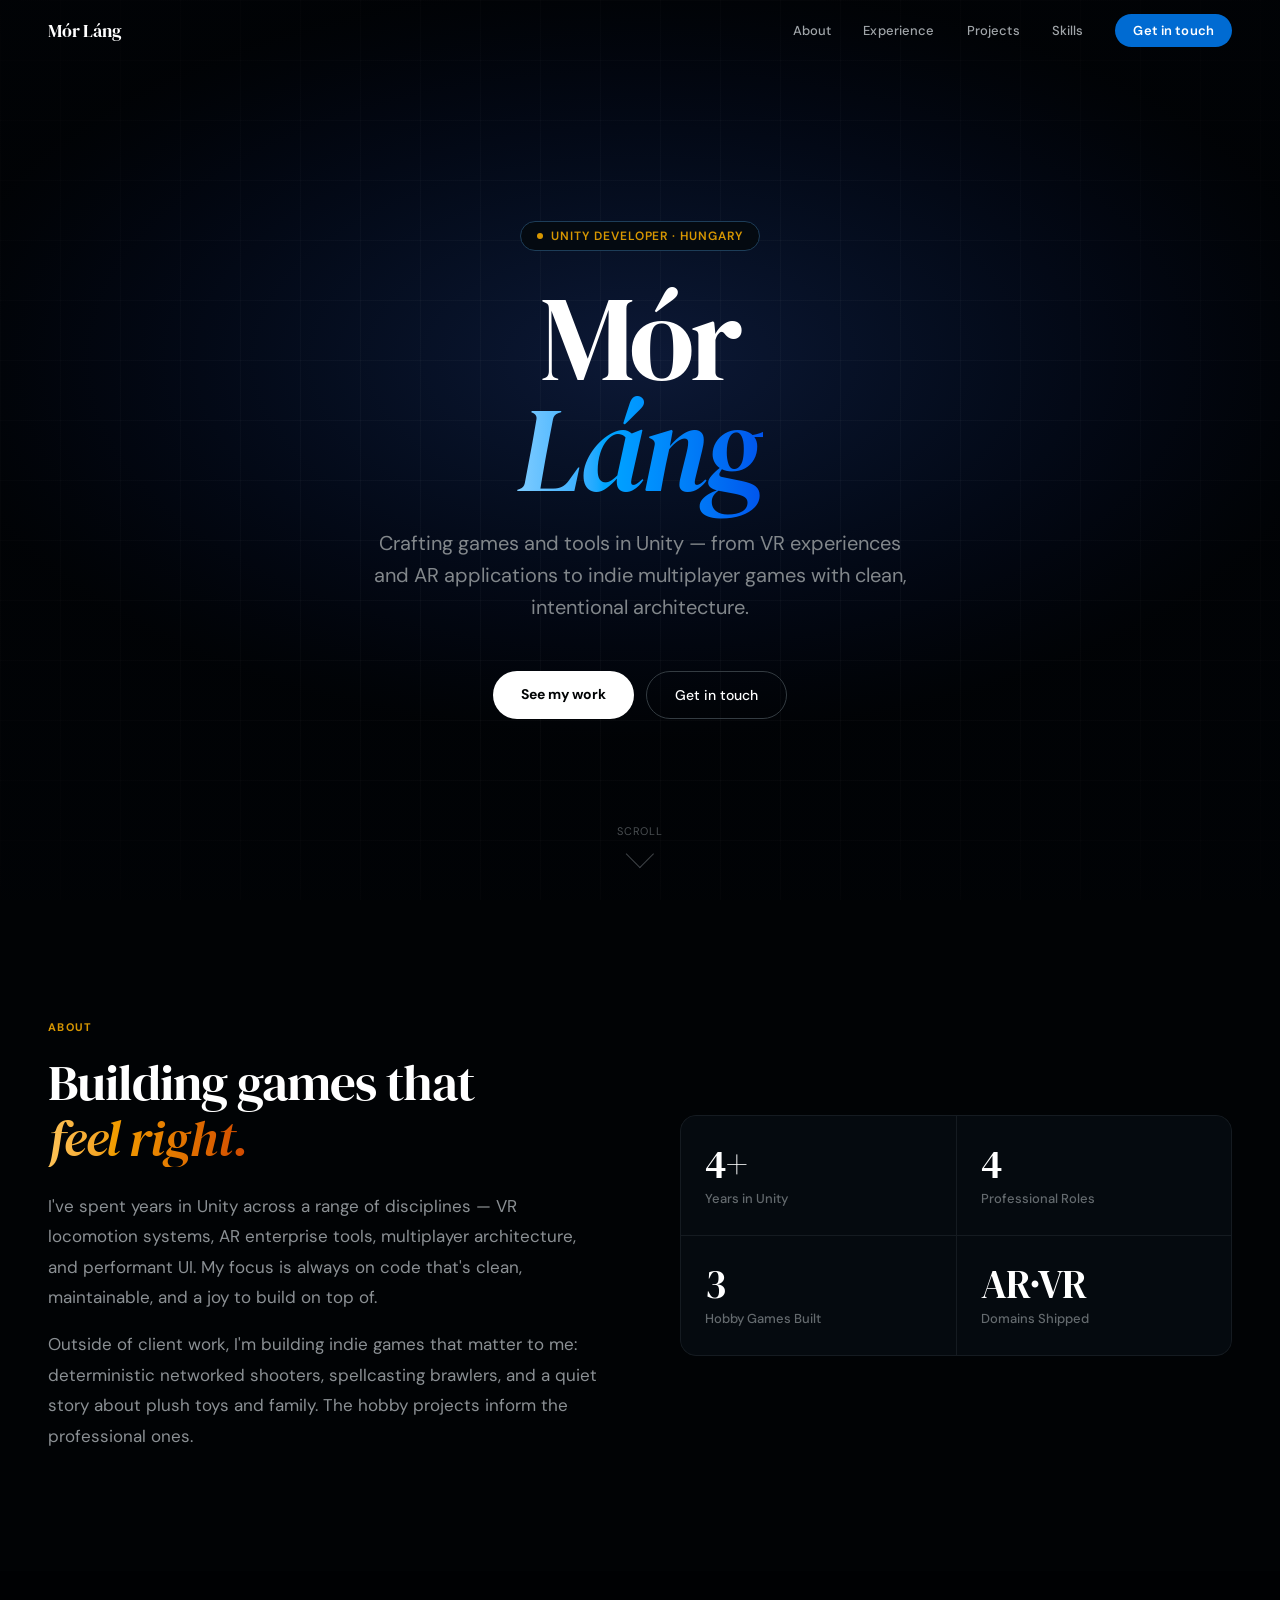
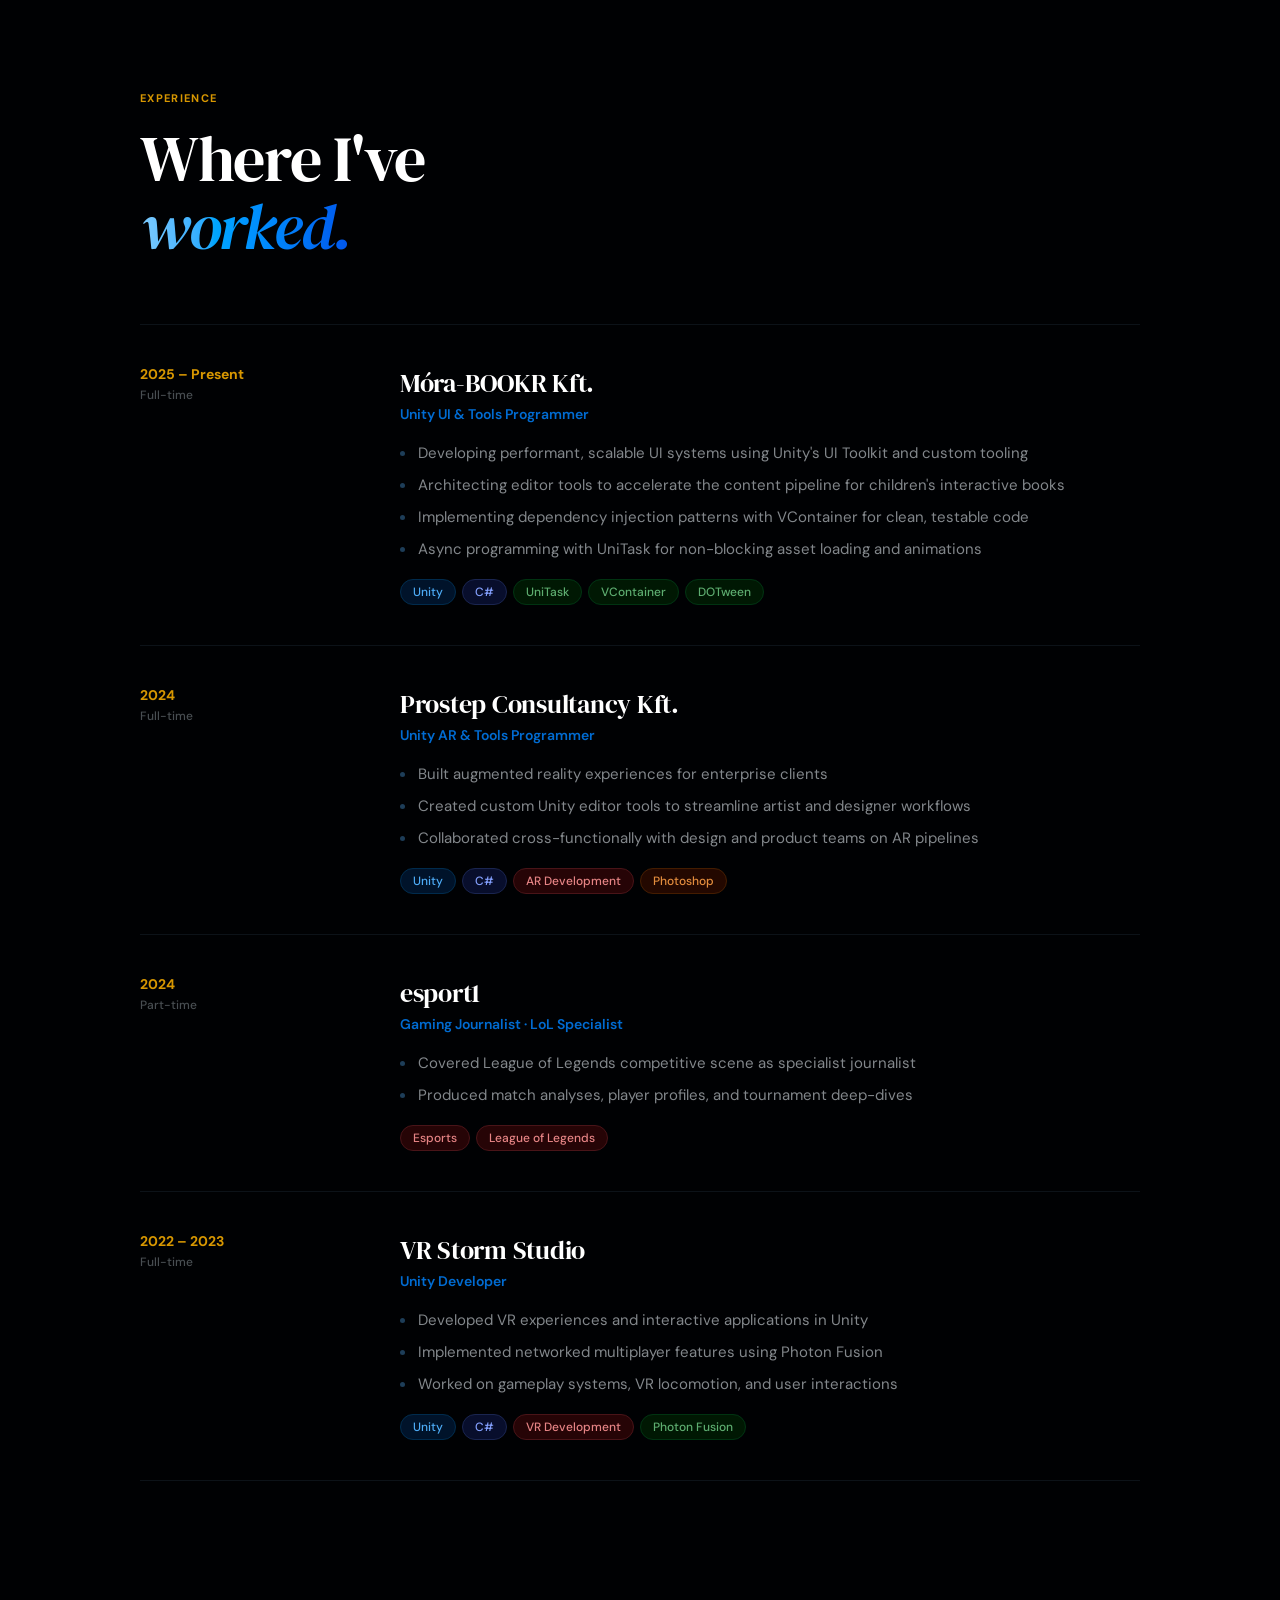
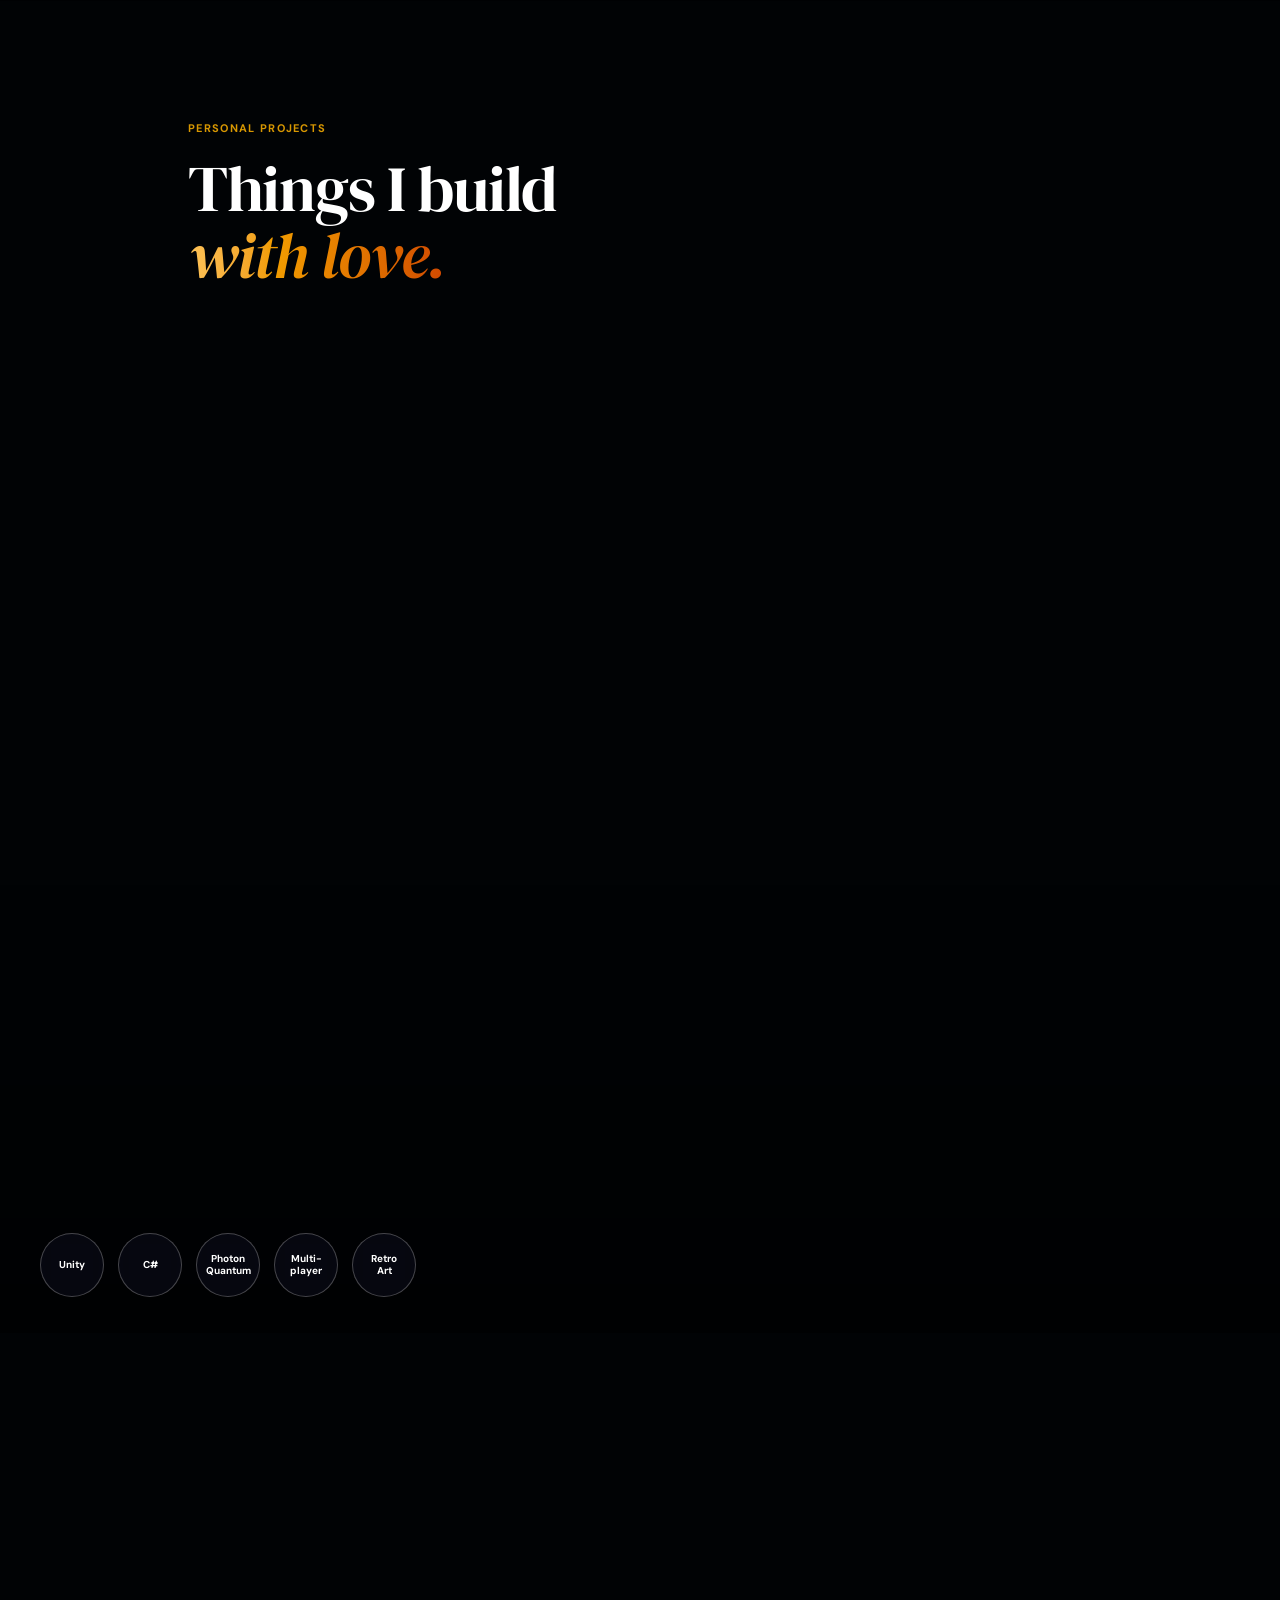
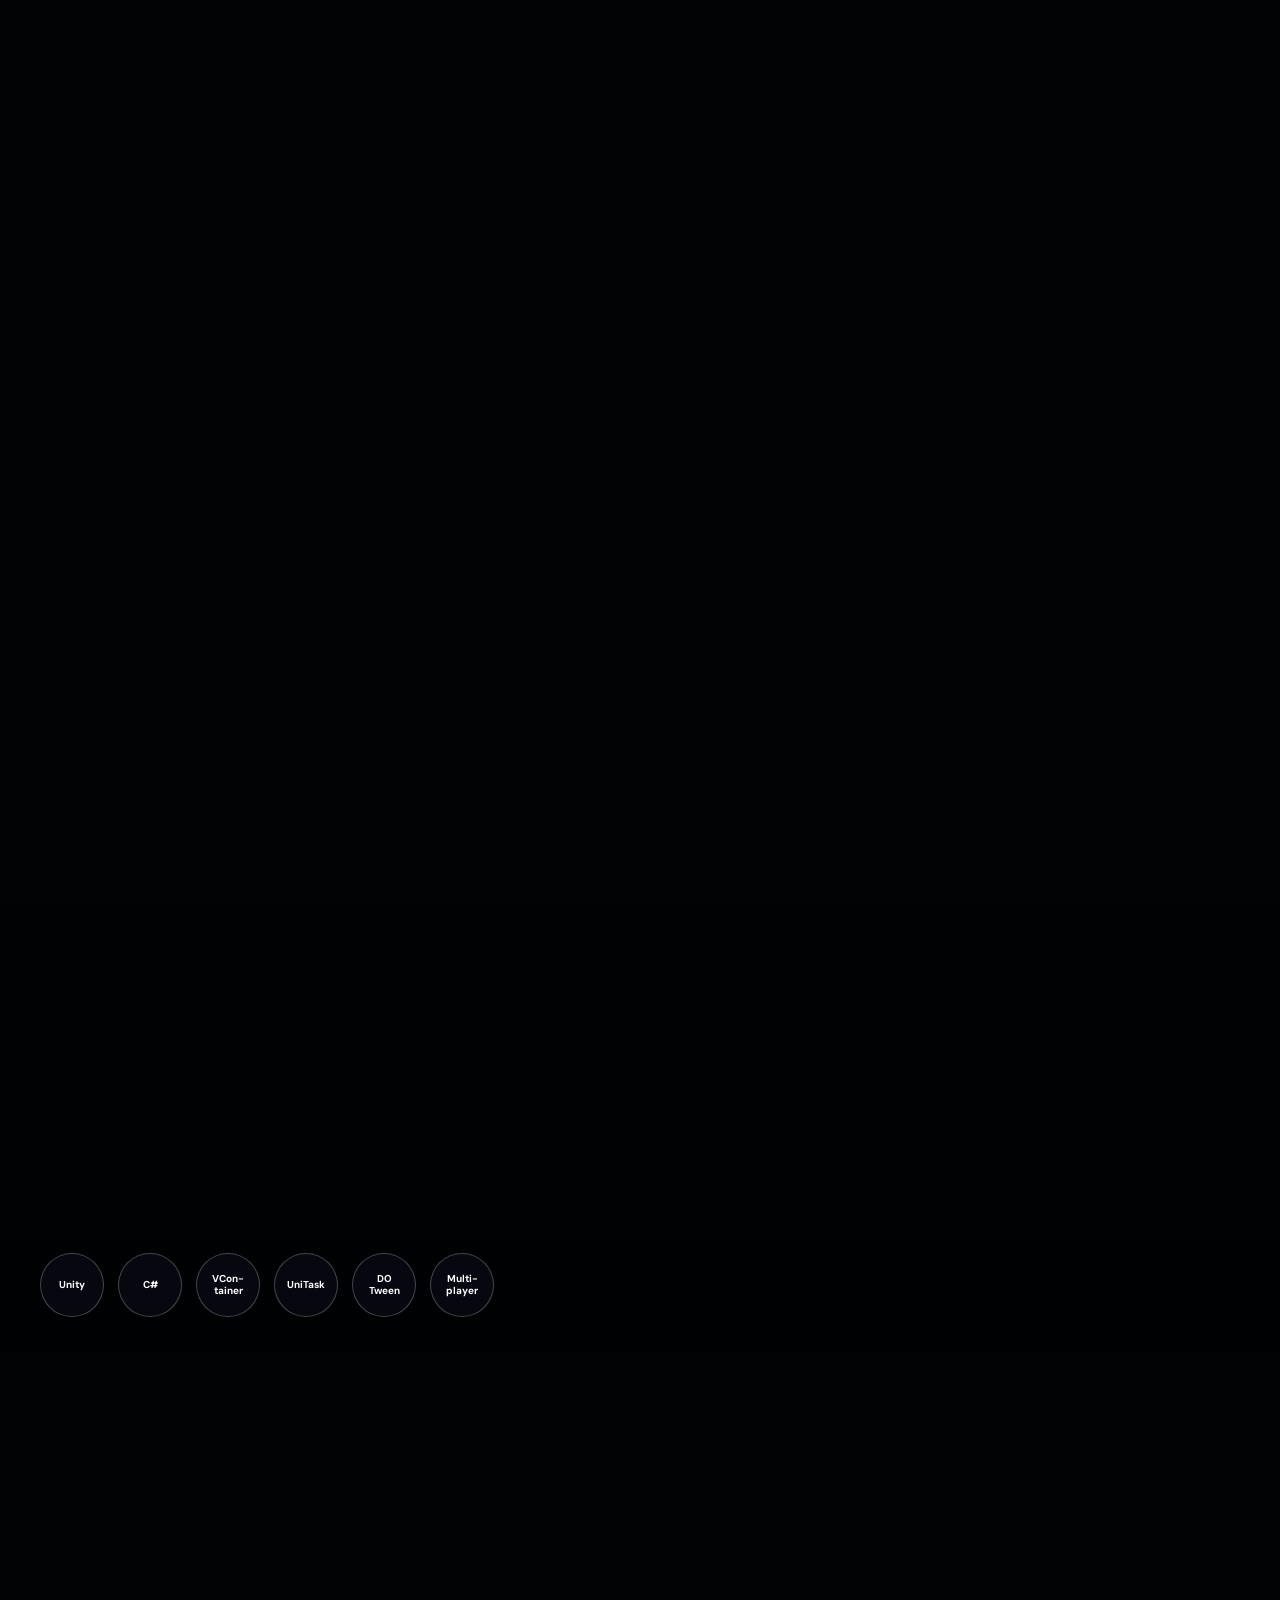
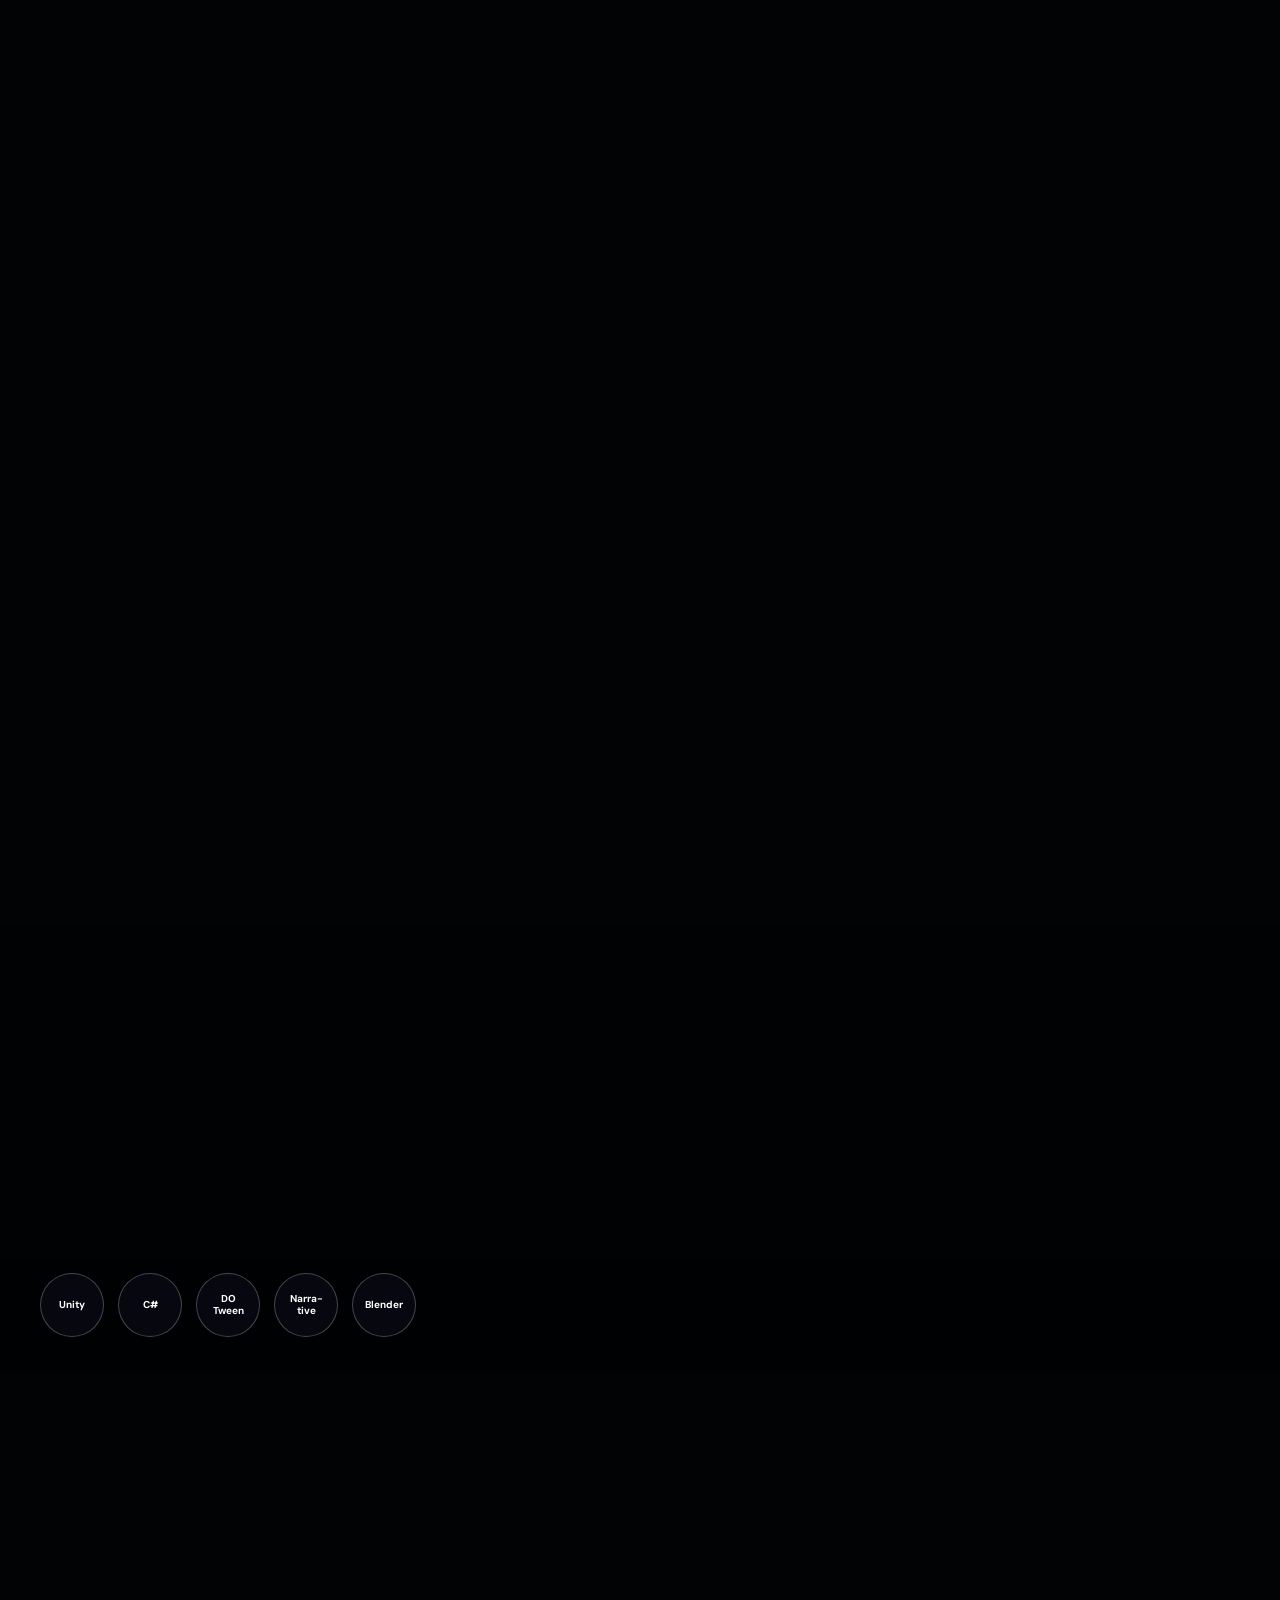
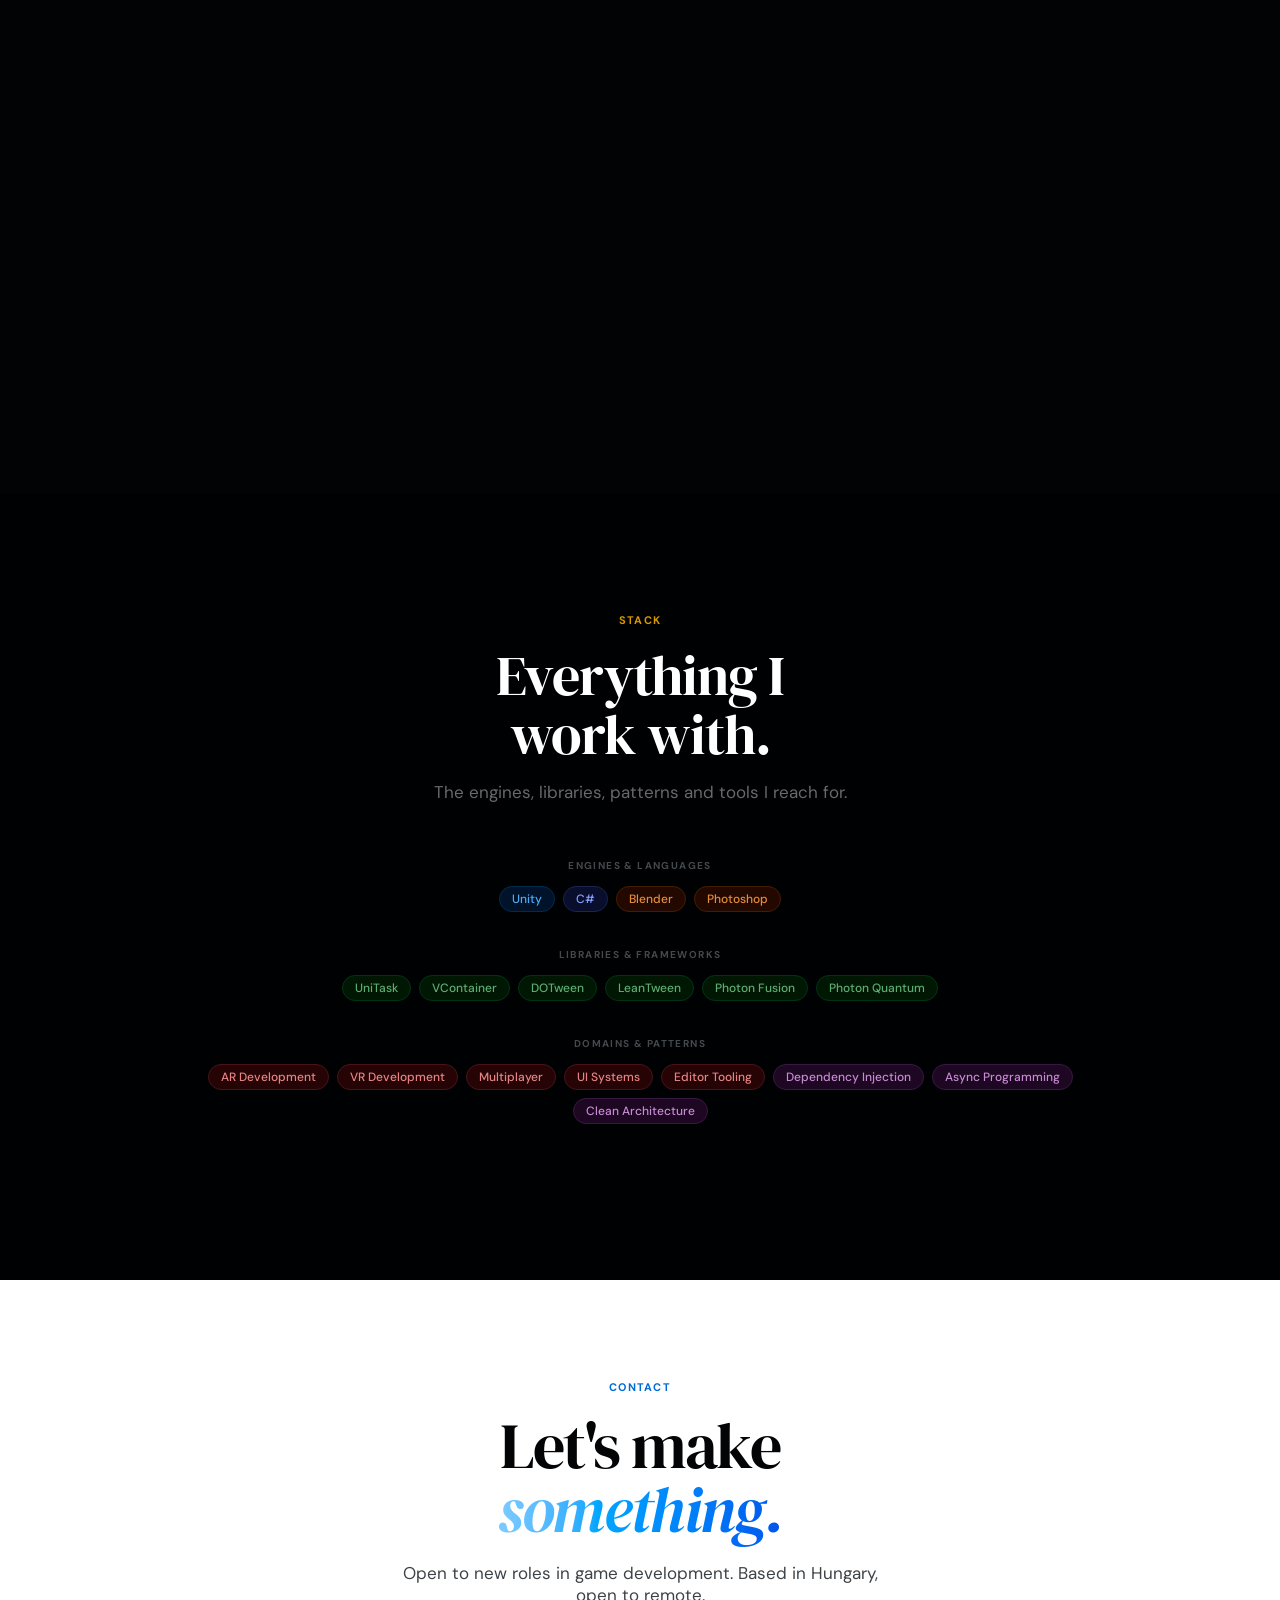
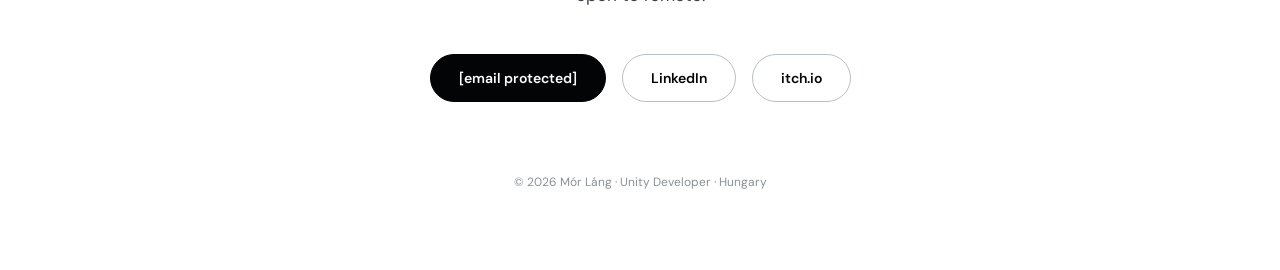
==== commit 0b5e61b1: "Components added for testing" ====
--- a/index.html
+++ b/index.html
@@ -1017,7 +1017,7 @@
 <div id="projects">
   <div class="projects-intro">
     <div class="section-label reveal">Personal Projects</div>
-    <h2 class="projects-heading reveal reveal-delay-1">Things I build<br /><span>for love.</span></h2>
+    <h2 class="projects-heading reveal reveal-delay-1">Things I build<br /><span>with love.</span></h2>
   </div>
 
   <!-- Project 1: Orbital Duel -->
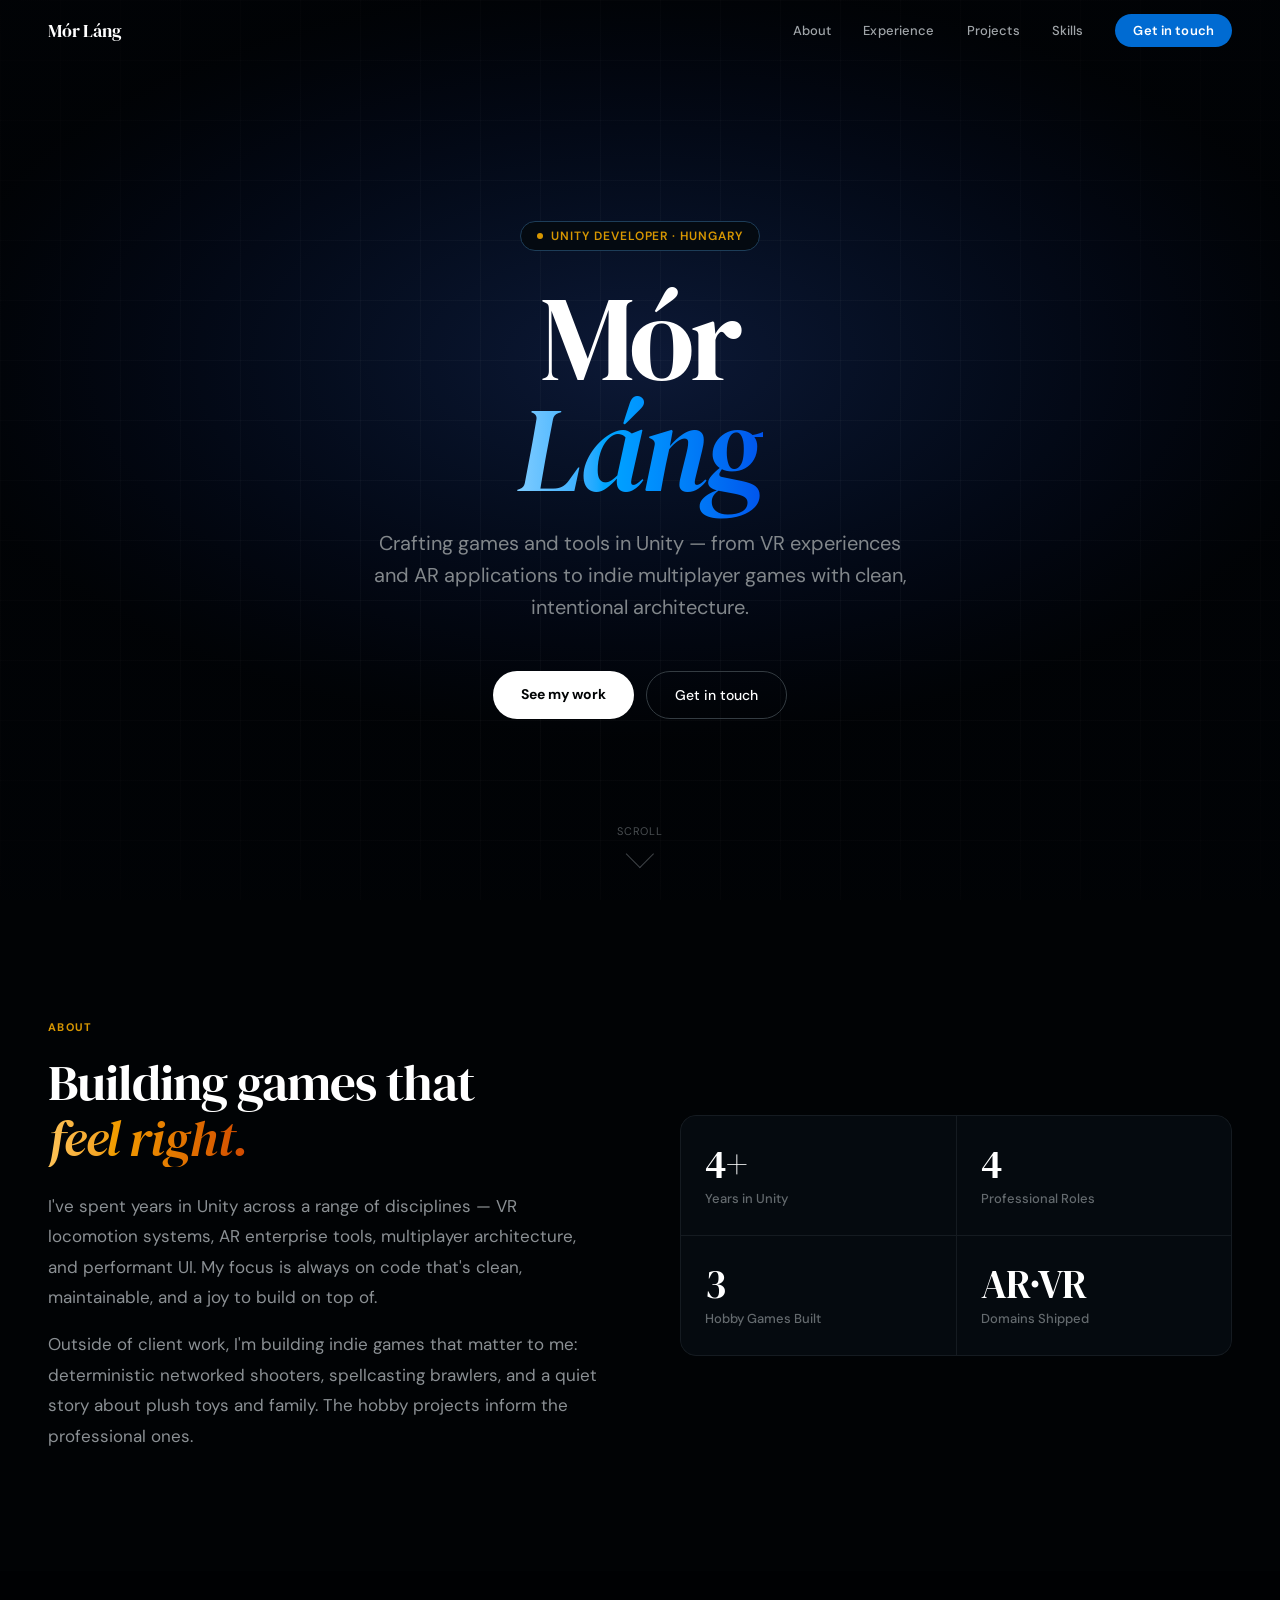
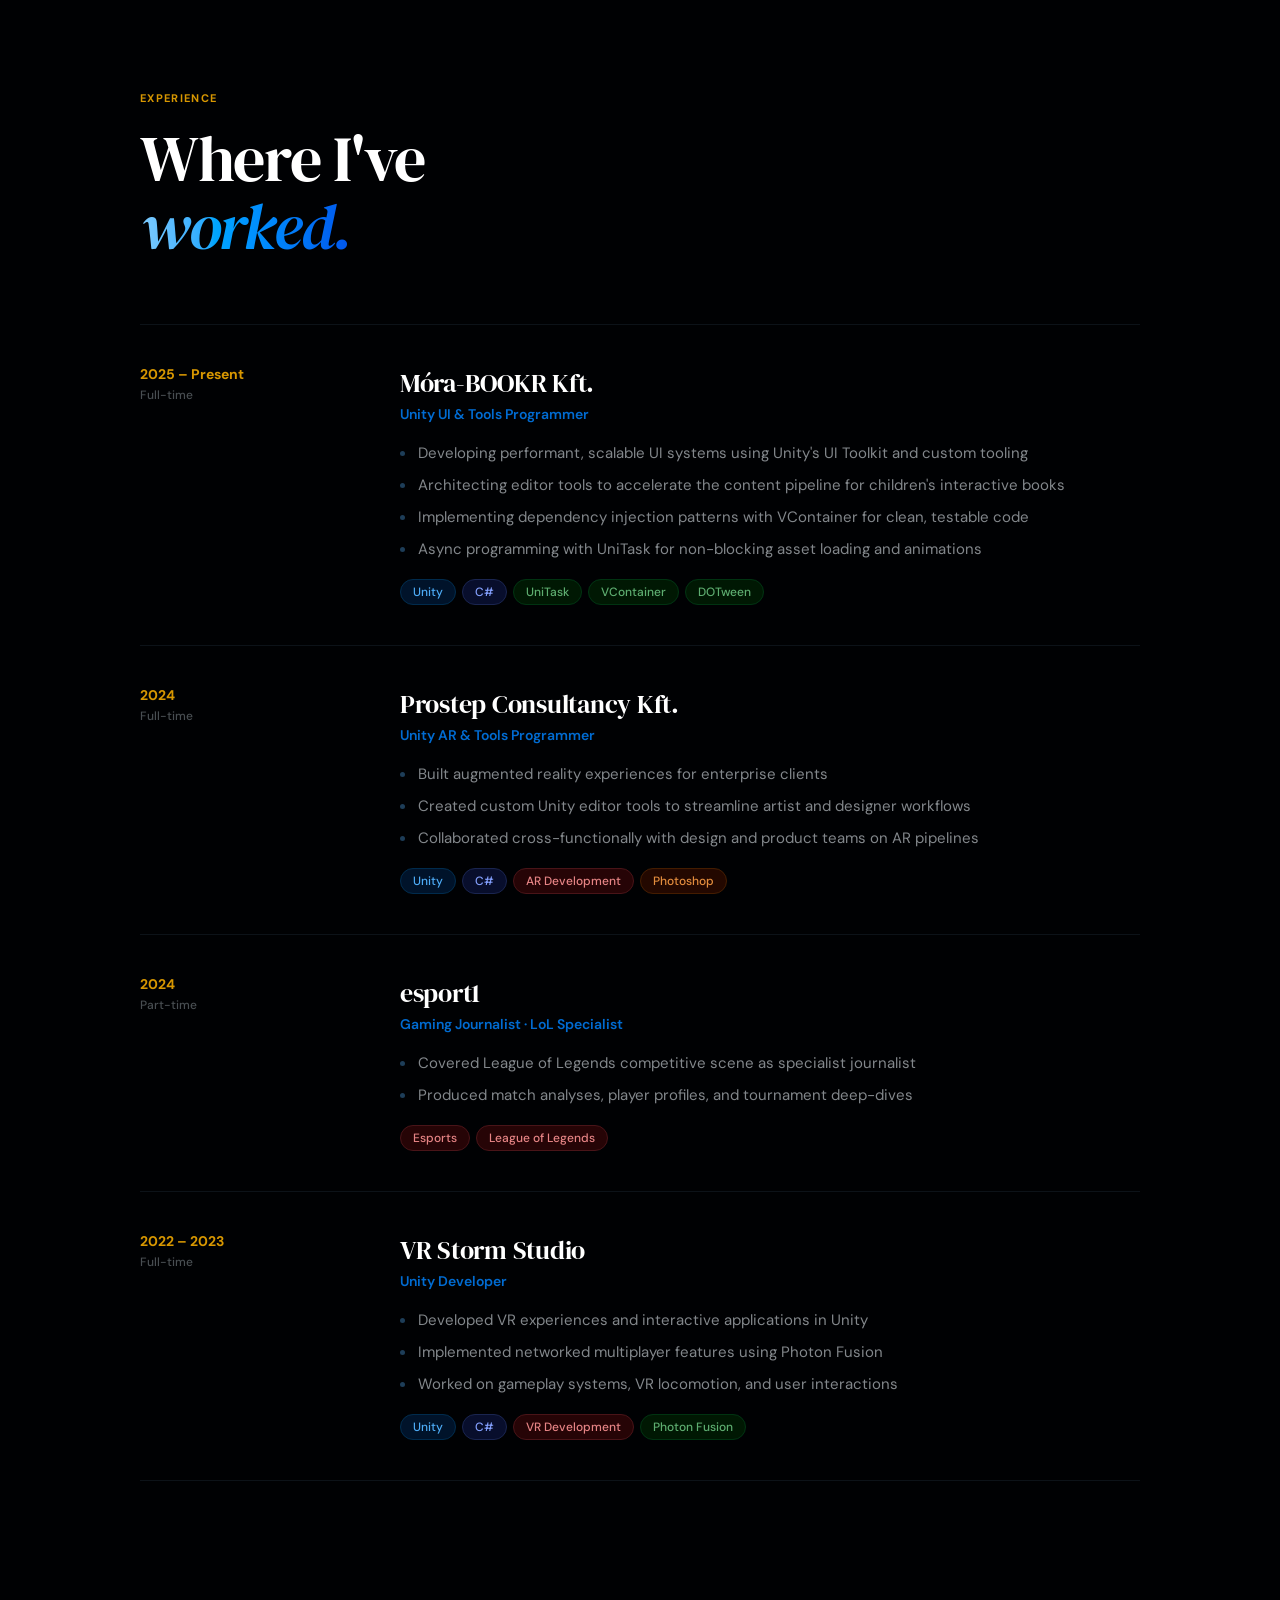
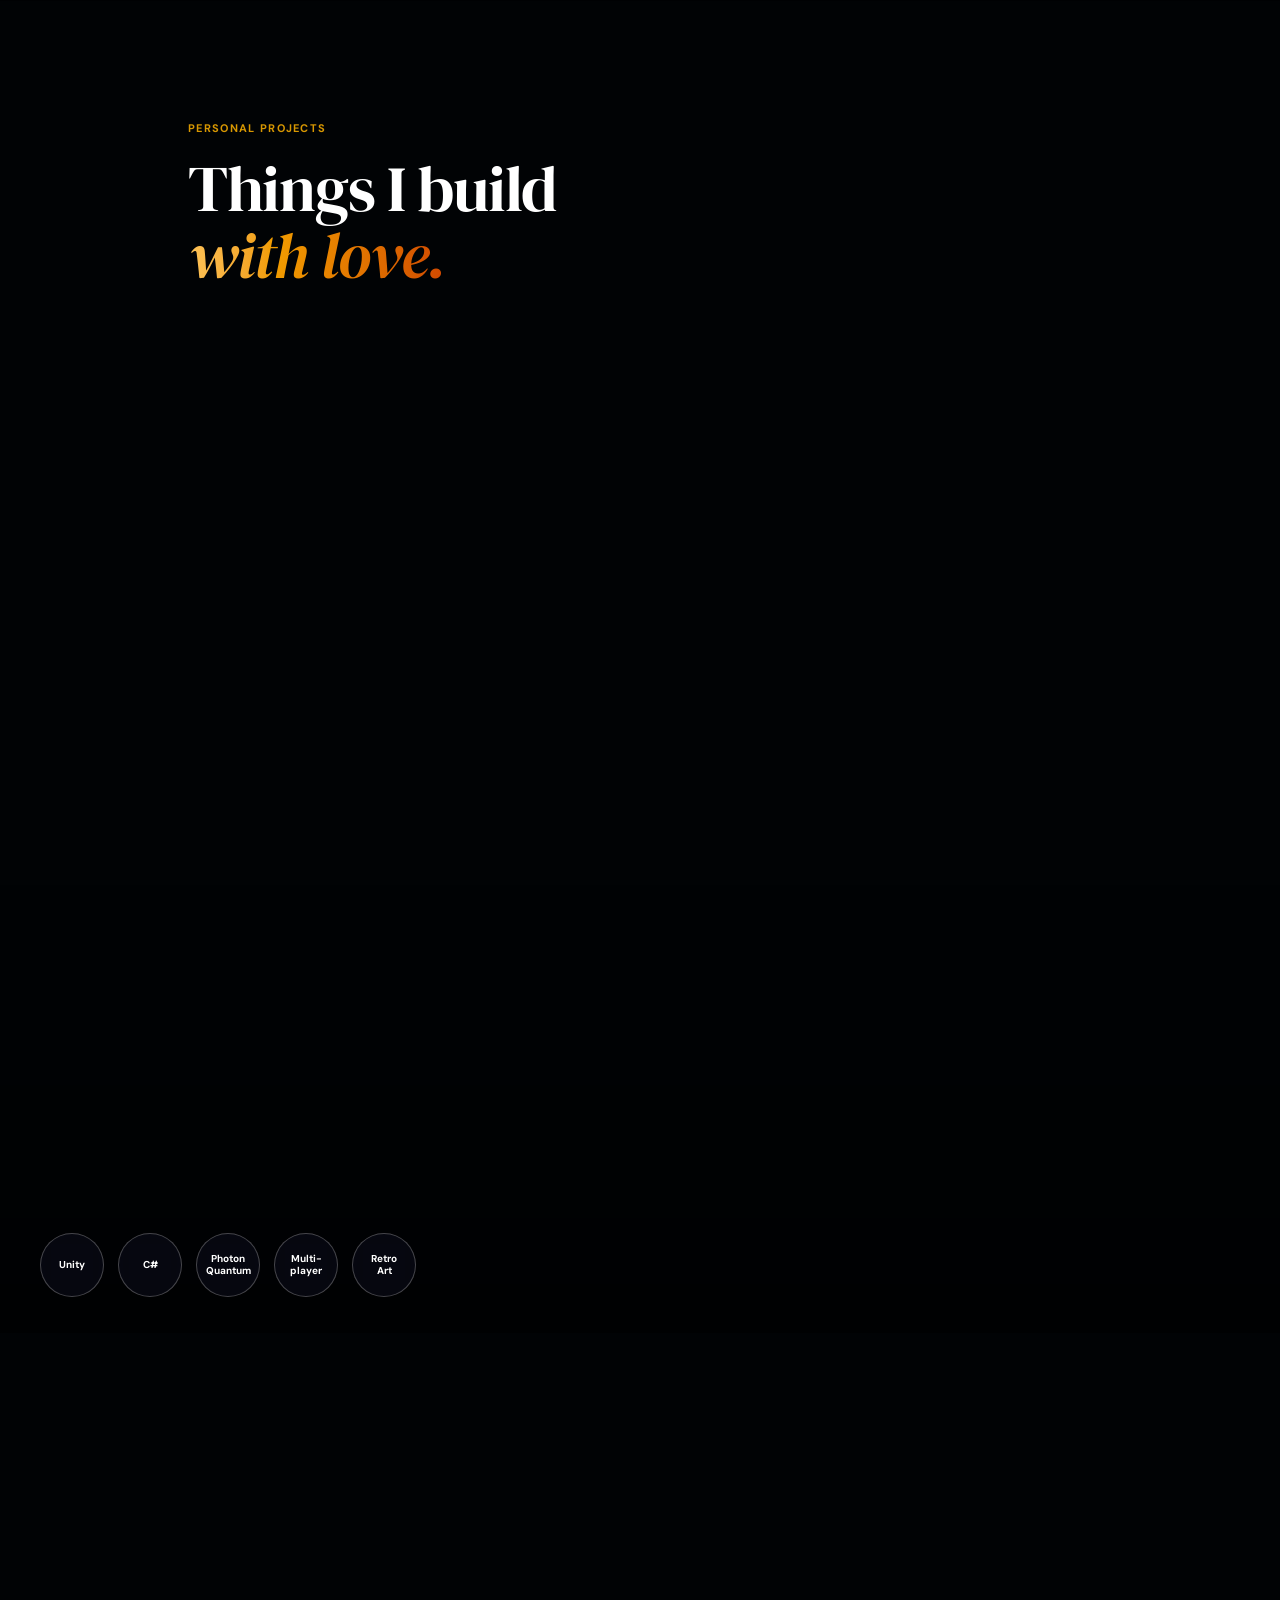
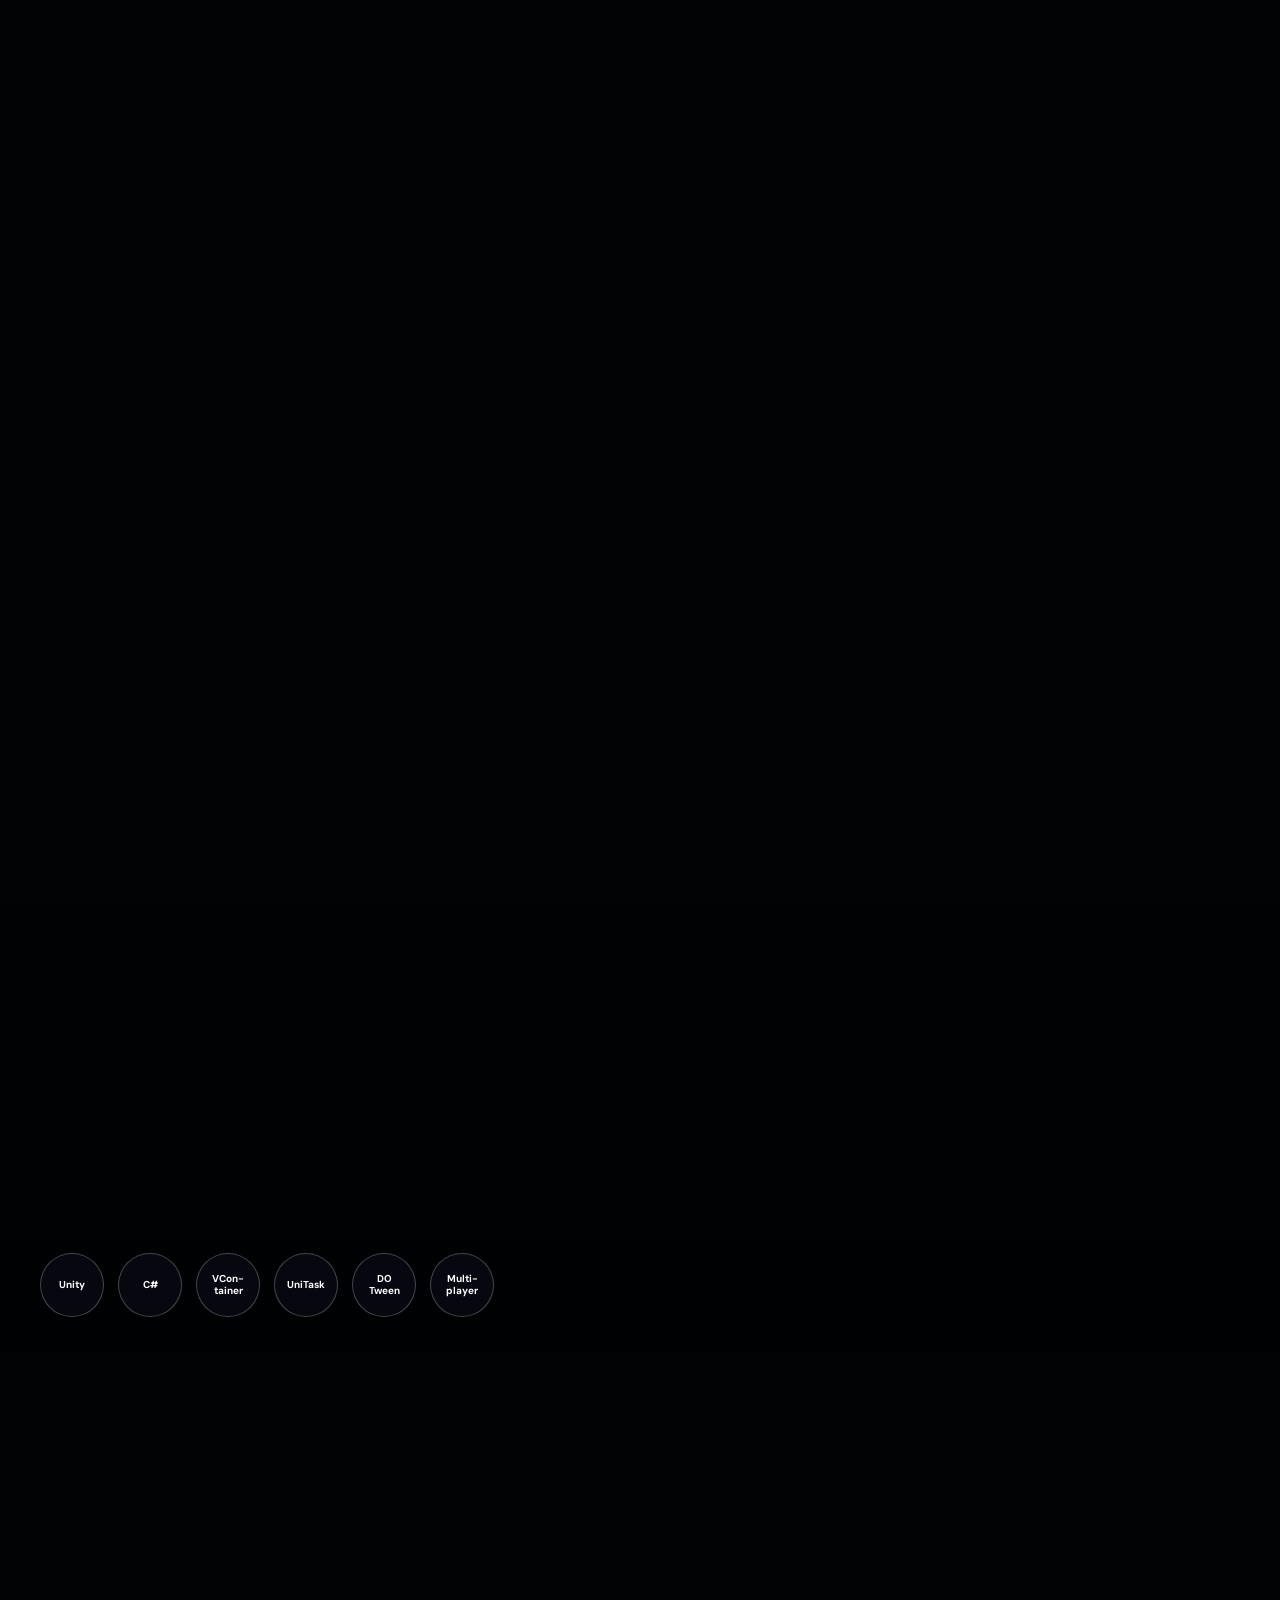
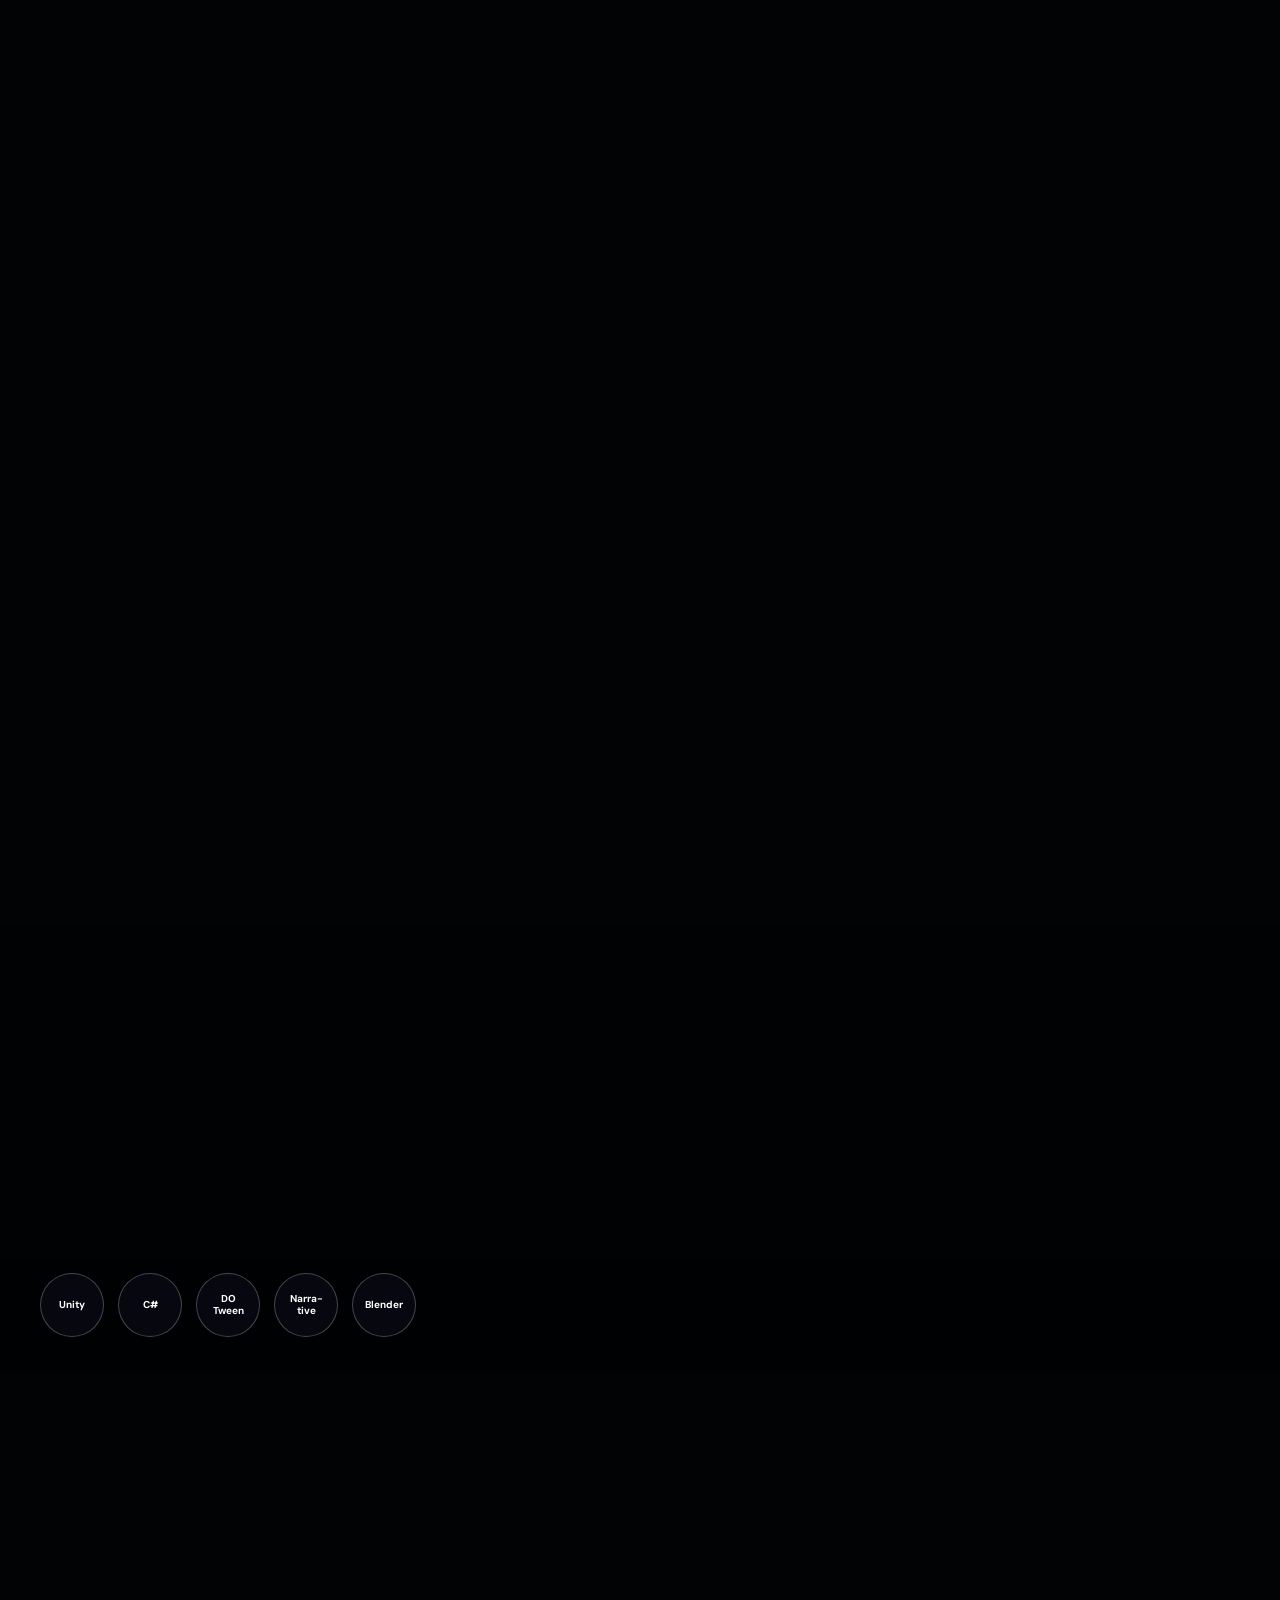
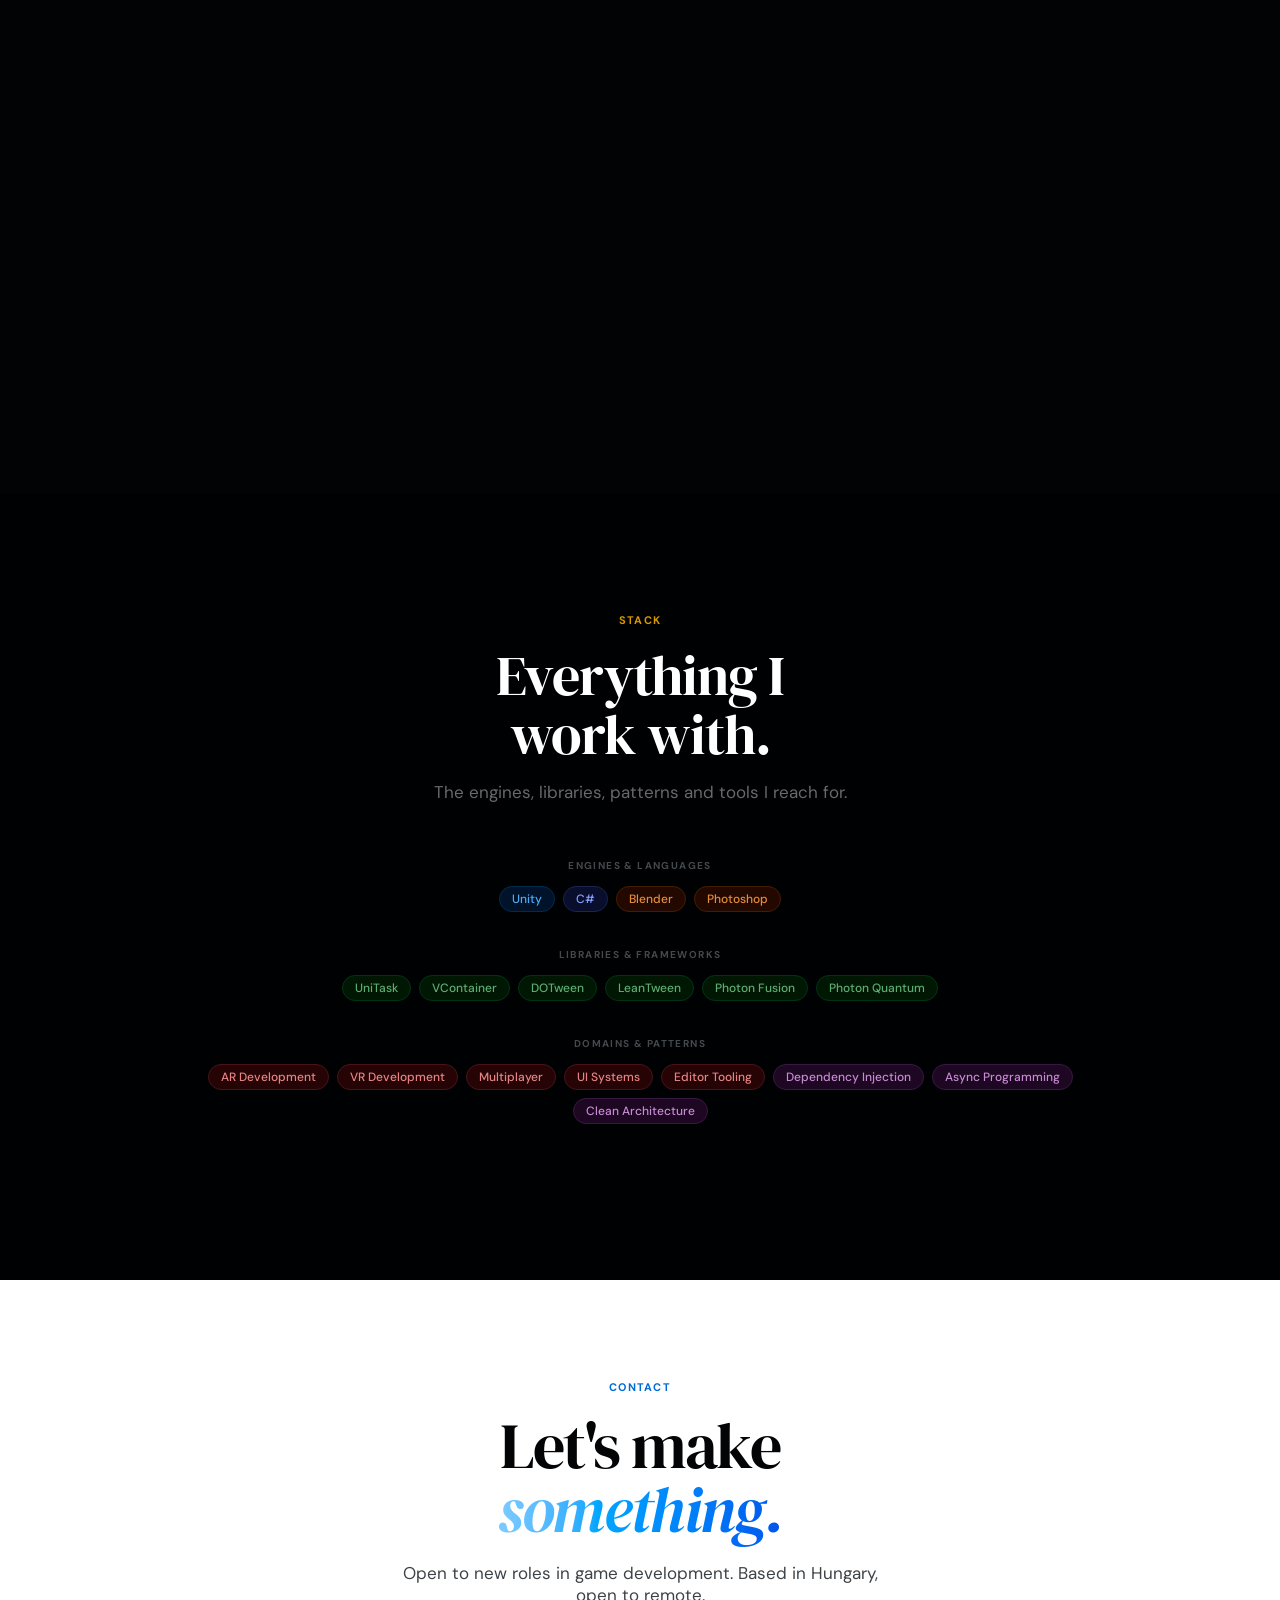
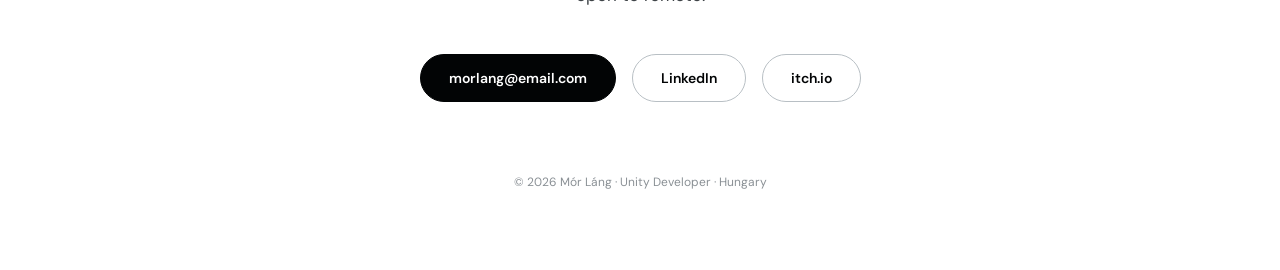
==== commit 568d189e: "email protection remove tried" ====
--- a/index.html
+++ b/index.html
@@ -1202,14 +1202,19 @@
   <h2 class="contact-heading reveal reveal-delay-1">Let's make<br /><em>something.</em></h2>
   <p class="contact-sub reveal reveal-delay-2">Open to new roles in game development. Based in Hungary, open to remote.</p>
   <div class="contact-links reveal reveal-delay-3">
-    <a href="/cdn-cgi/l/email-protection#066b69746a67686146636b676f6a2865696b" class="contact-link primary"><span class="__cf_email__" data-cfemail="4f22203d232e21280f2a222e2623612c2022">[email&#160;protected]</span></a>
+    <a href="/cdn-cgi/l/email-protection#066b69746a67686146636b676f6a2865696b" id="email-link" class="contact-link primary"><span class="__cf_email__" data-cfemail="4f22203d232e21280f2a222e2623612c2022">[email&#160;protected]</span></a>
     <a href="#" class="contact-link">LinkedIn</a>
     <a href="#" class="contact-link">itch.io</a>
   </div>
   <div class="footer-line reveal reveal-delay-4">© 2026 Mór Láng · Unity Developer · Hungary</div>
 </section>
-
-<script data-cfasync="false" src="/cdn-cgi/scripts/5c5dd728/cloudflare-static/email-decode.min.js"></script><script>
+<script>
+    const e = 'morlang' + '@' + 'email.com';
+    const el = document.getElementById('email-link');
+    el.href = 'mailto:' + e;
+    el.textContent = e;
+</script>
+<script>
   // Nav scroll behaviour
   const nav = document.getElementById('main-nav');
   window.addEventListener('scroll', () => {
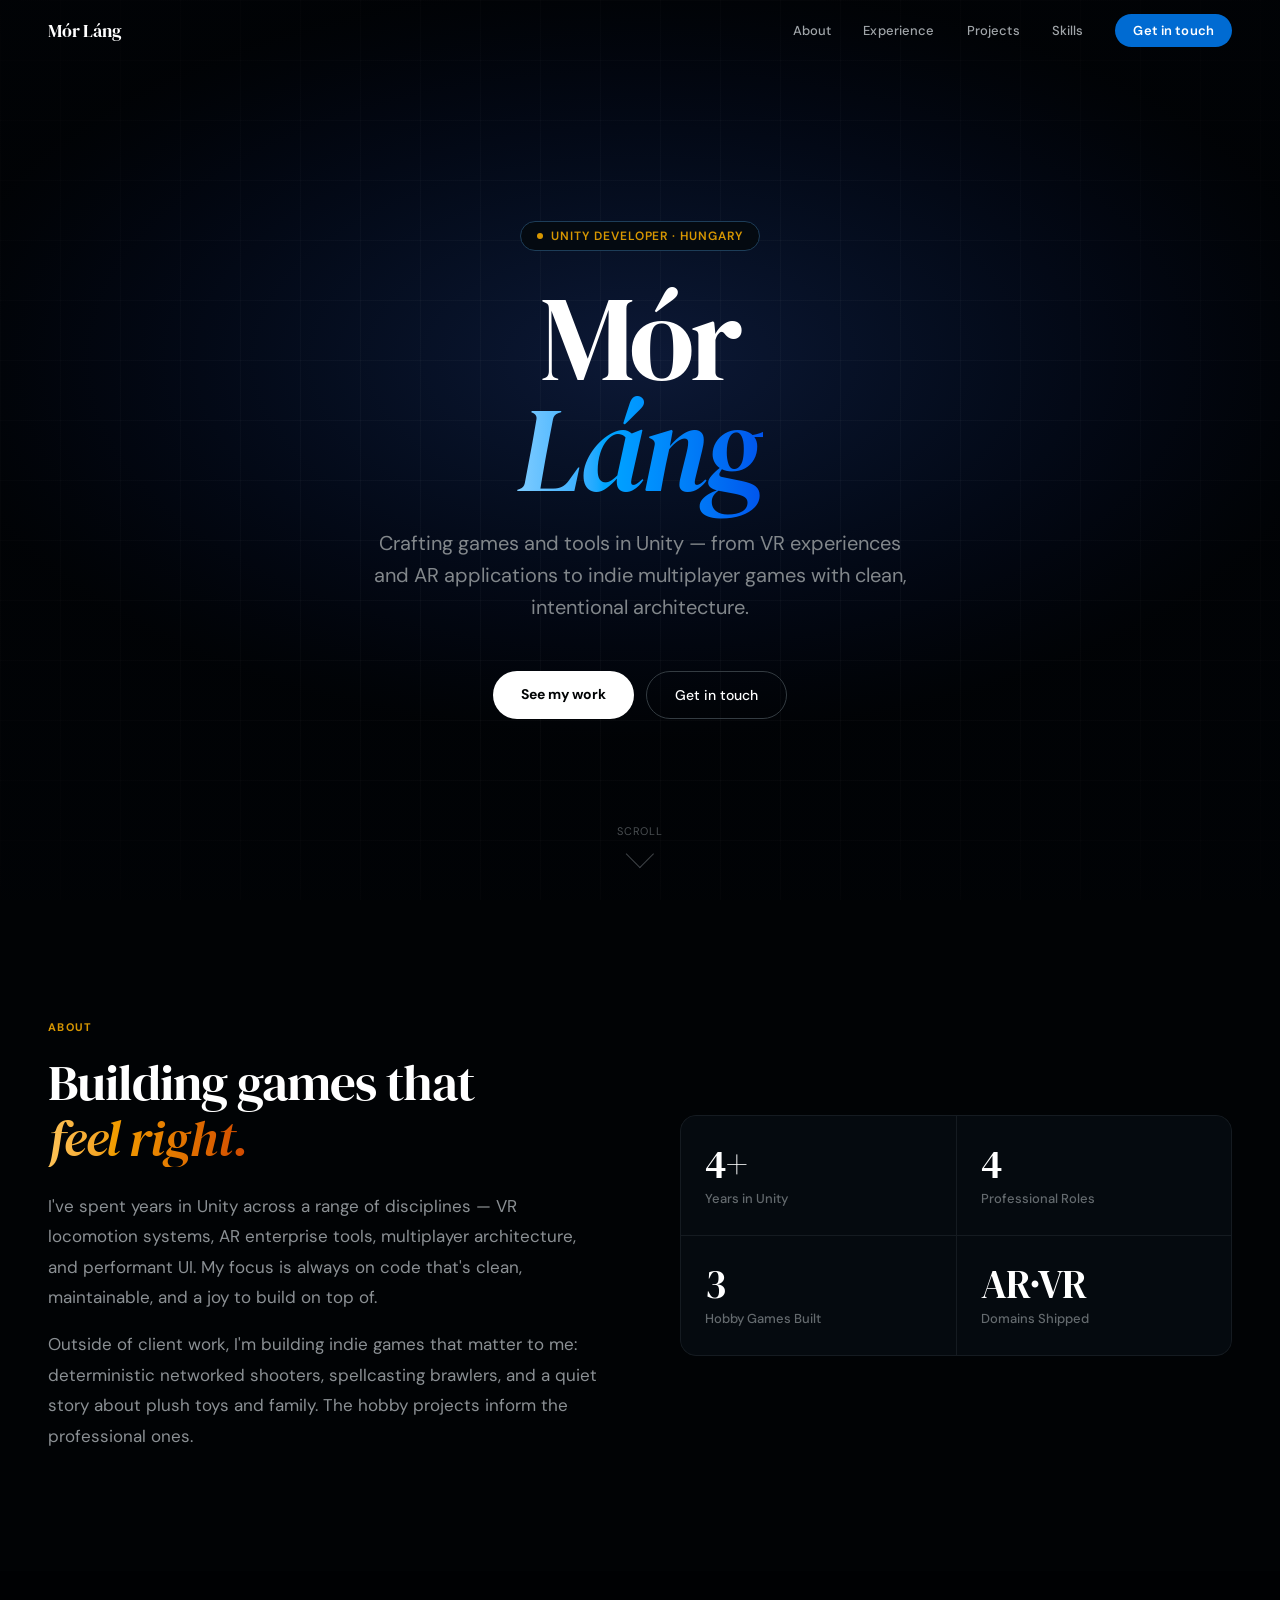
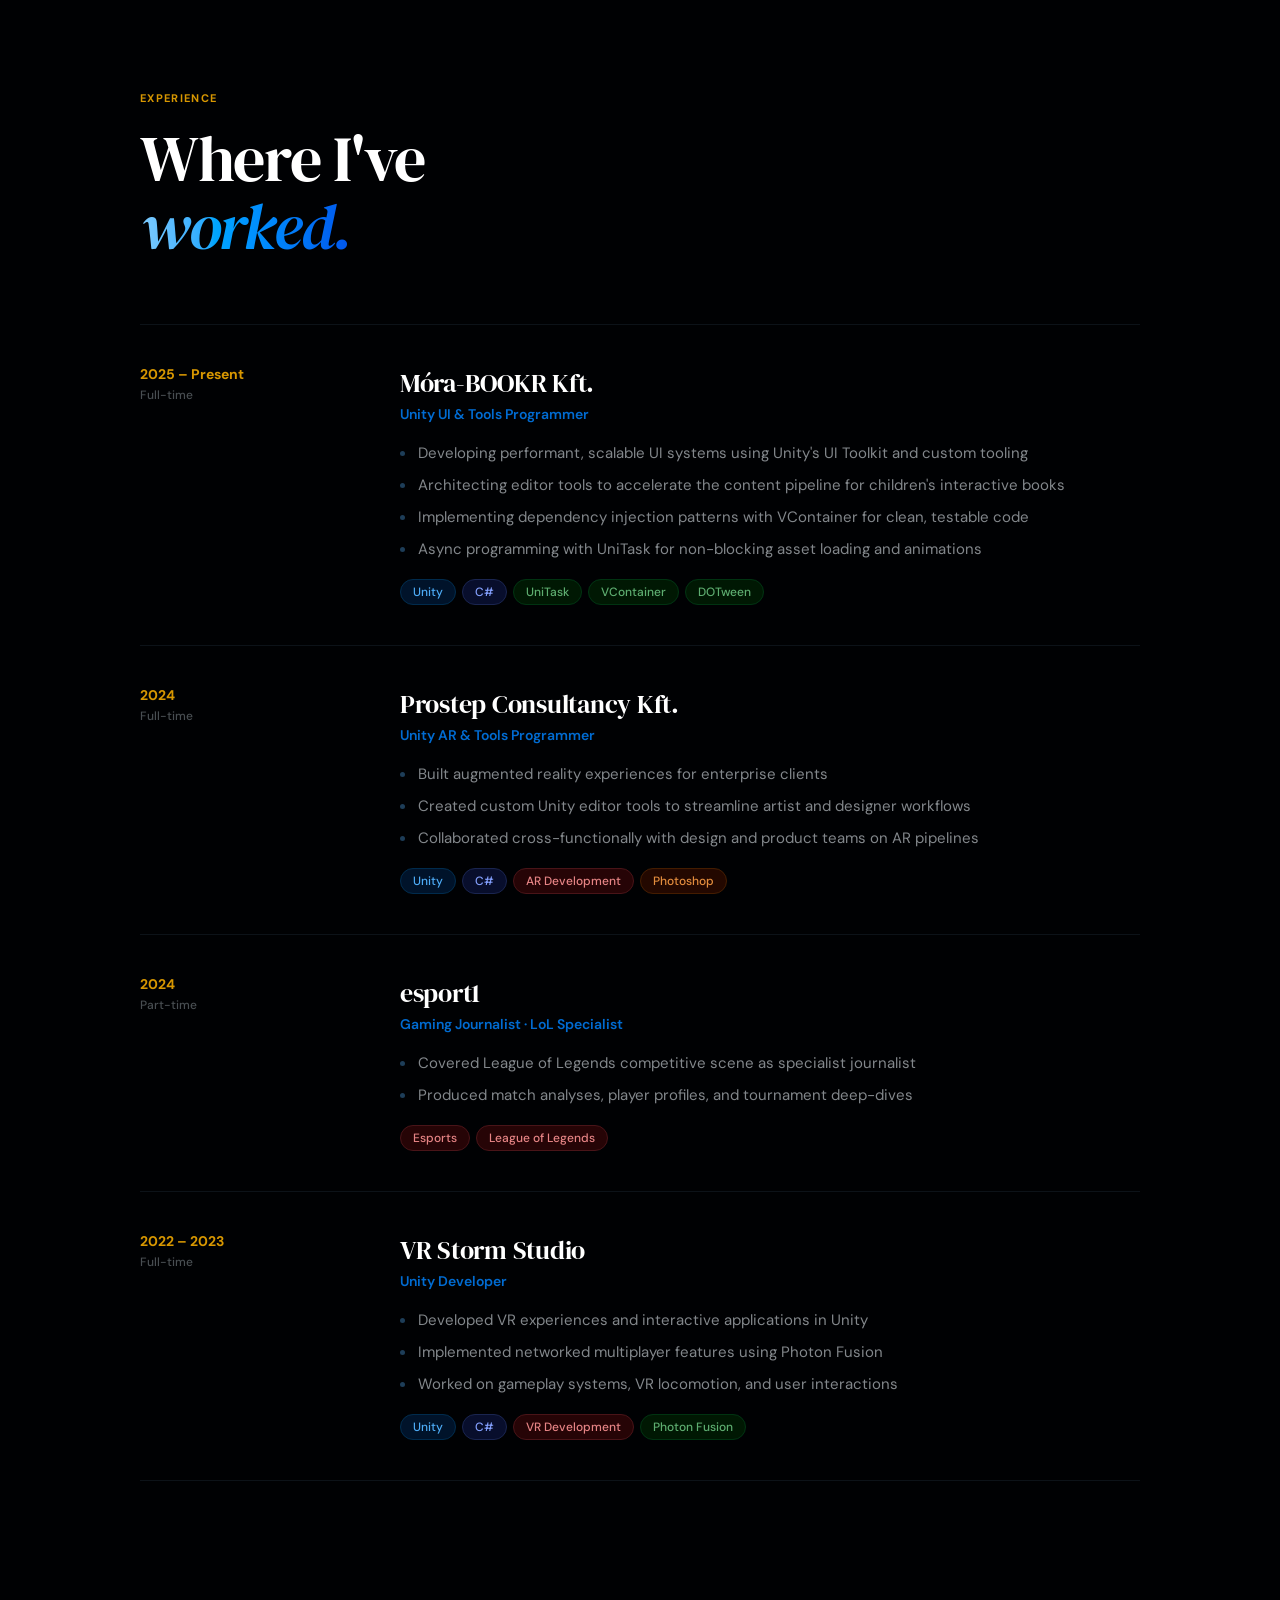
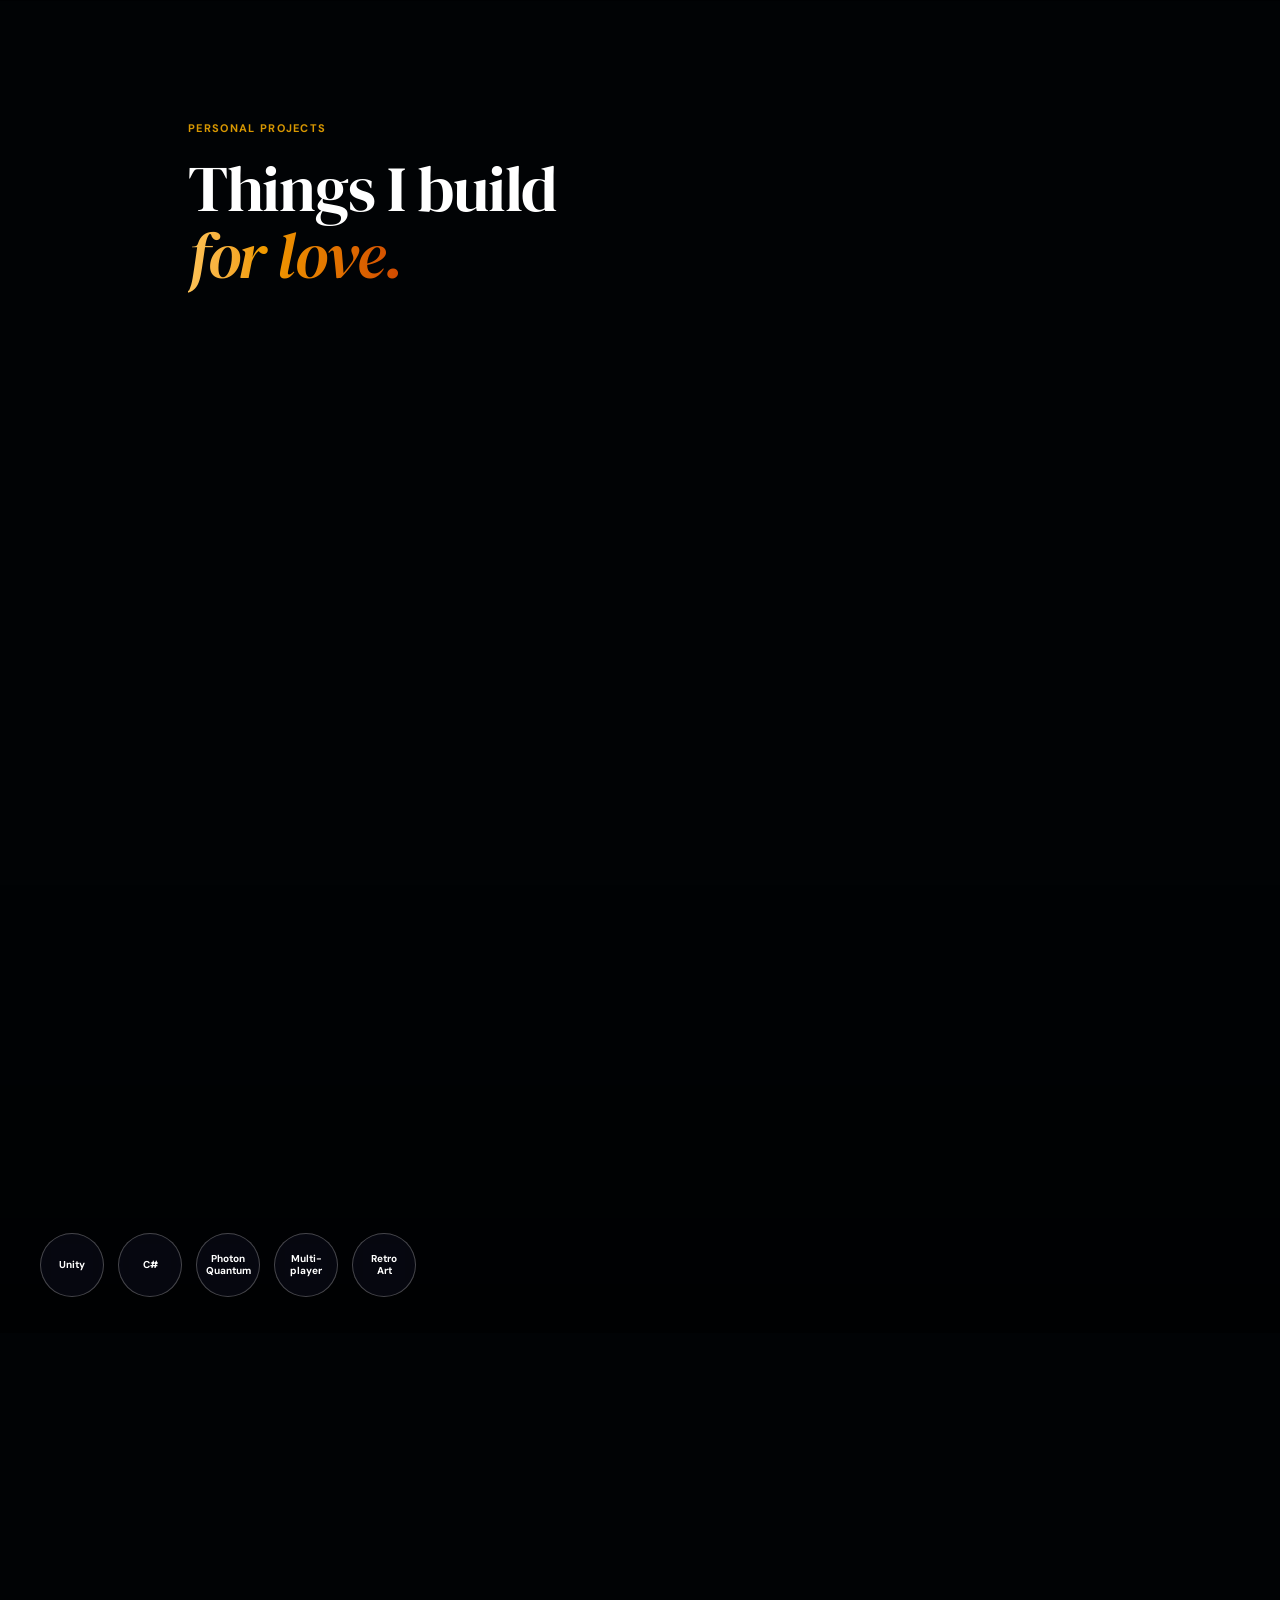
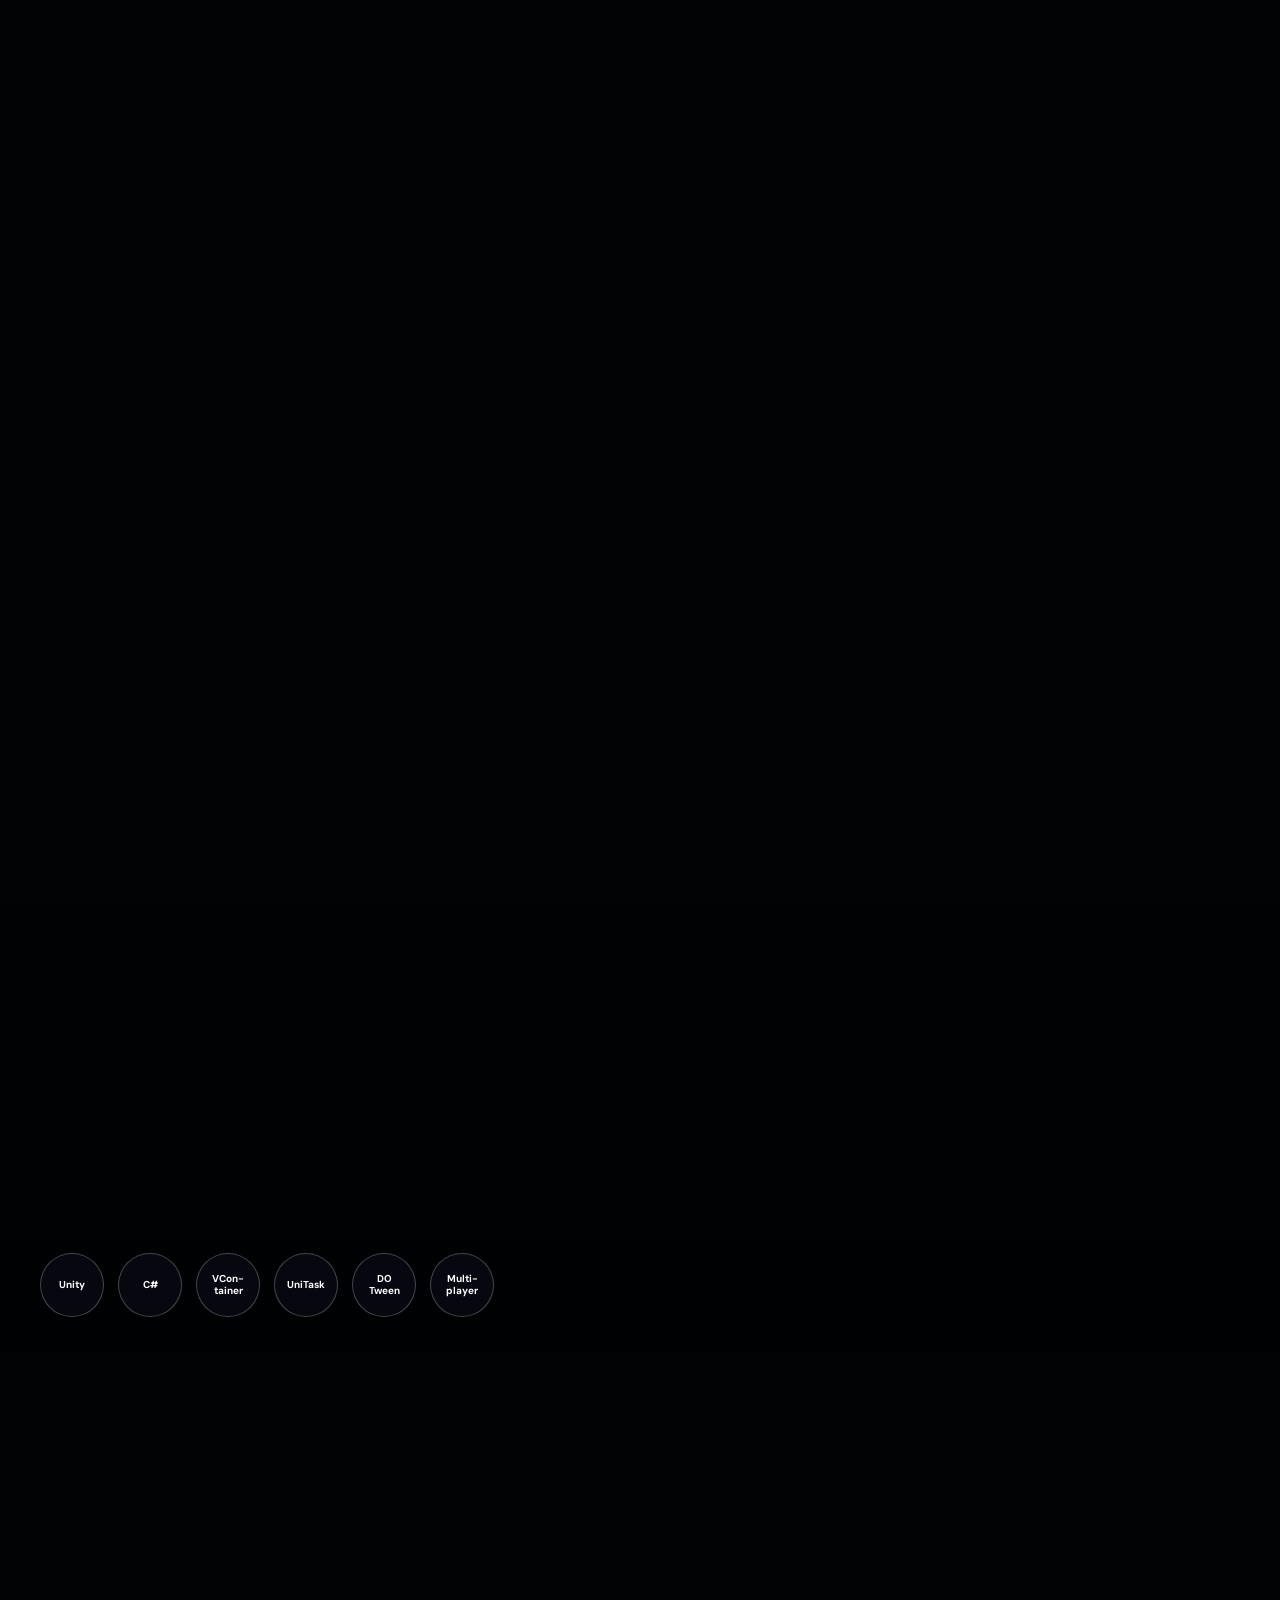
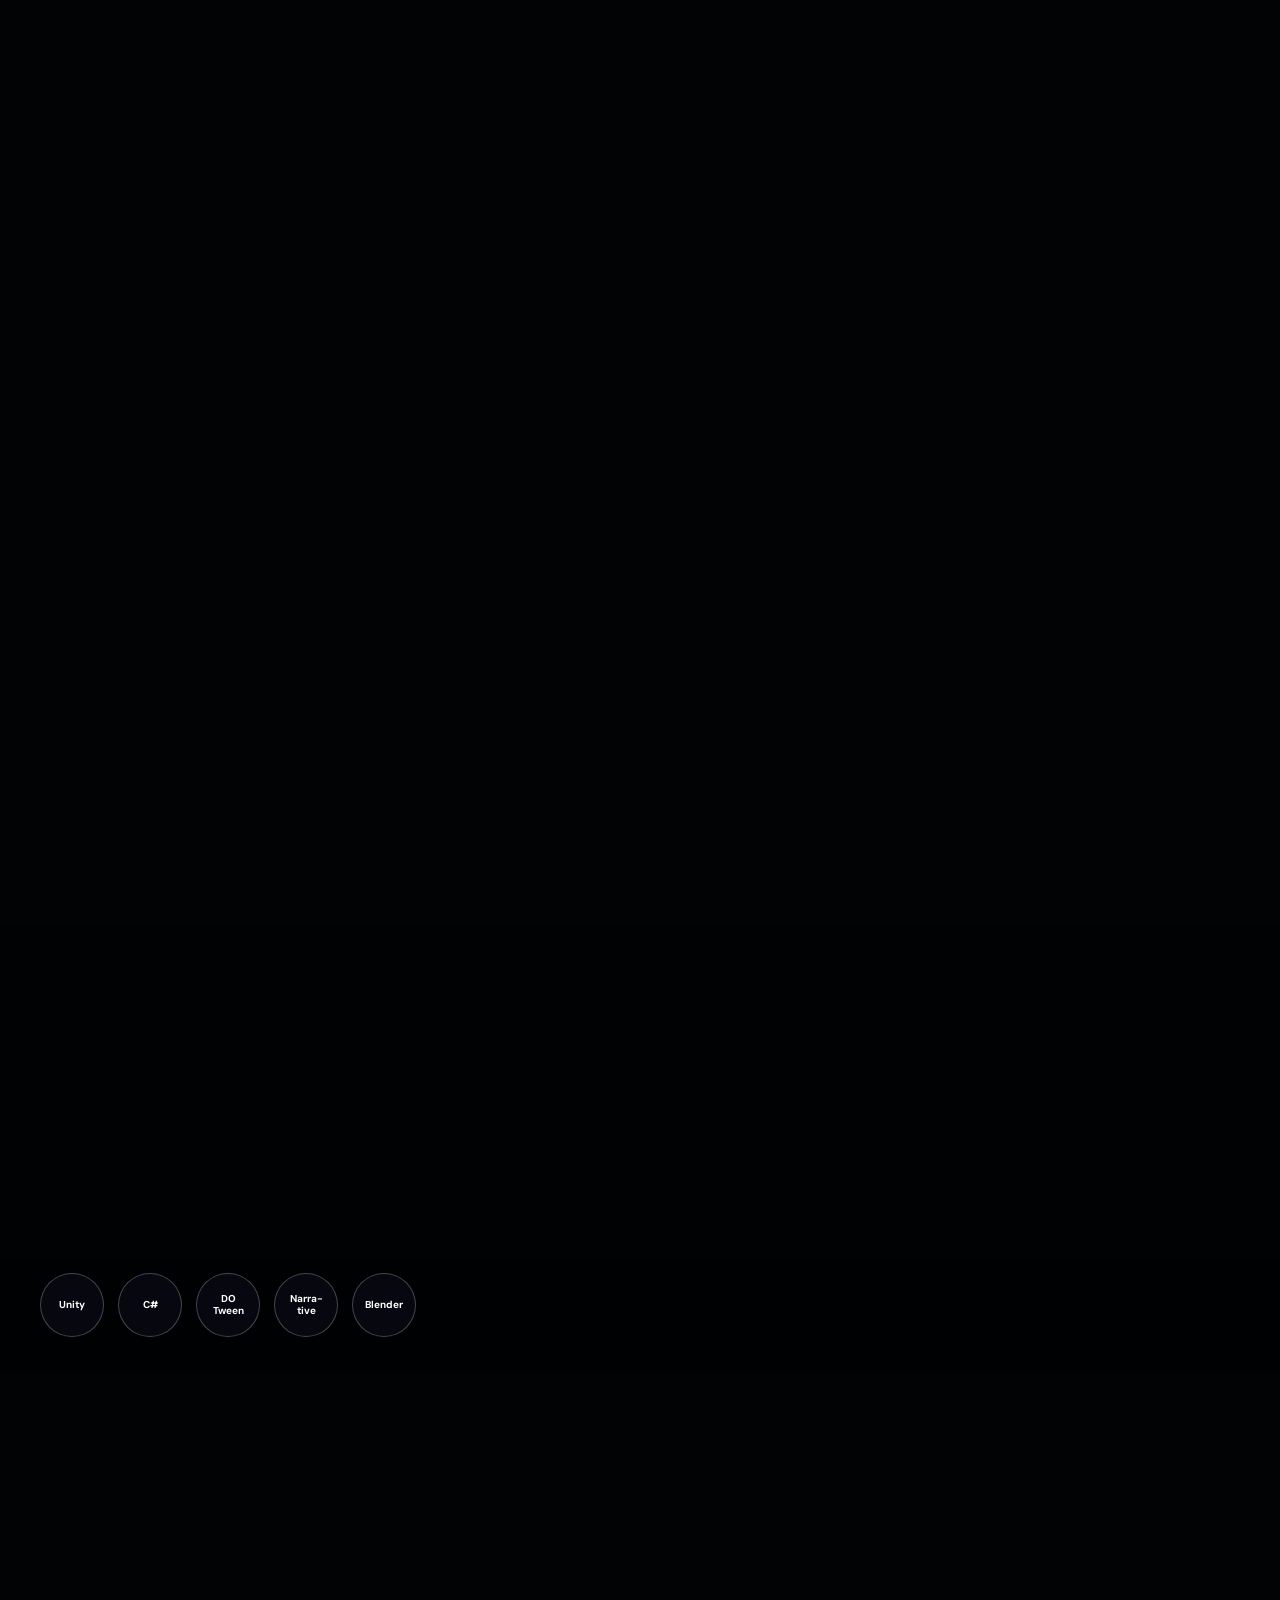
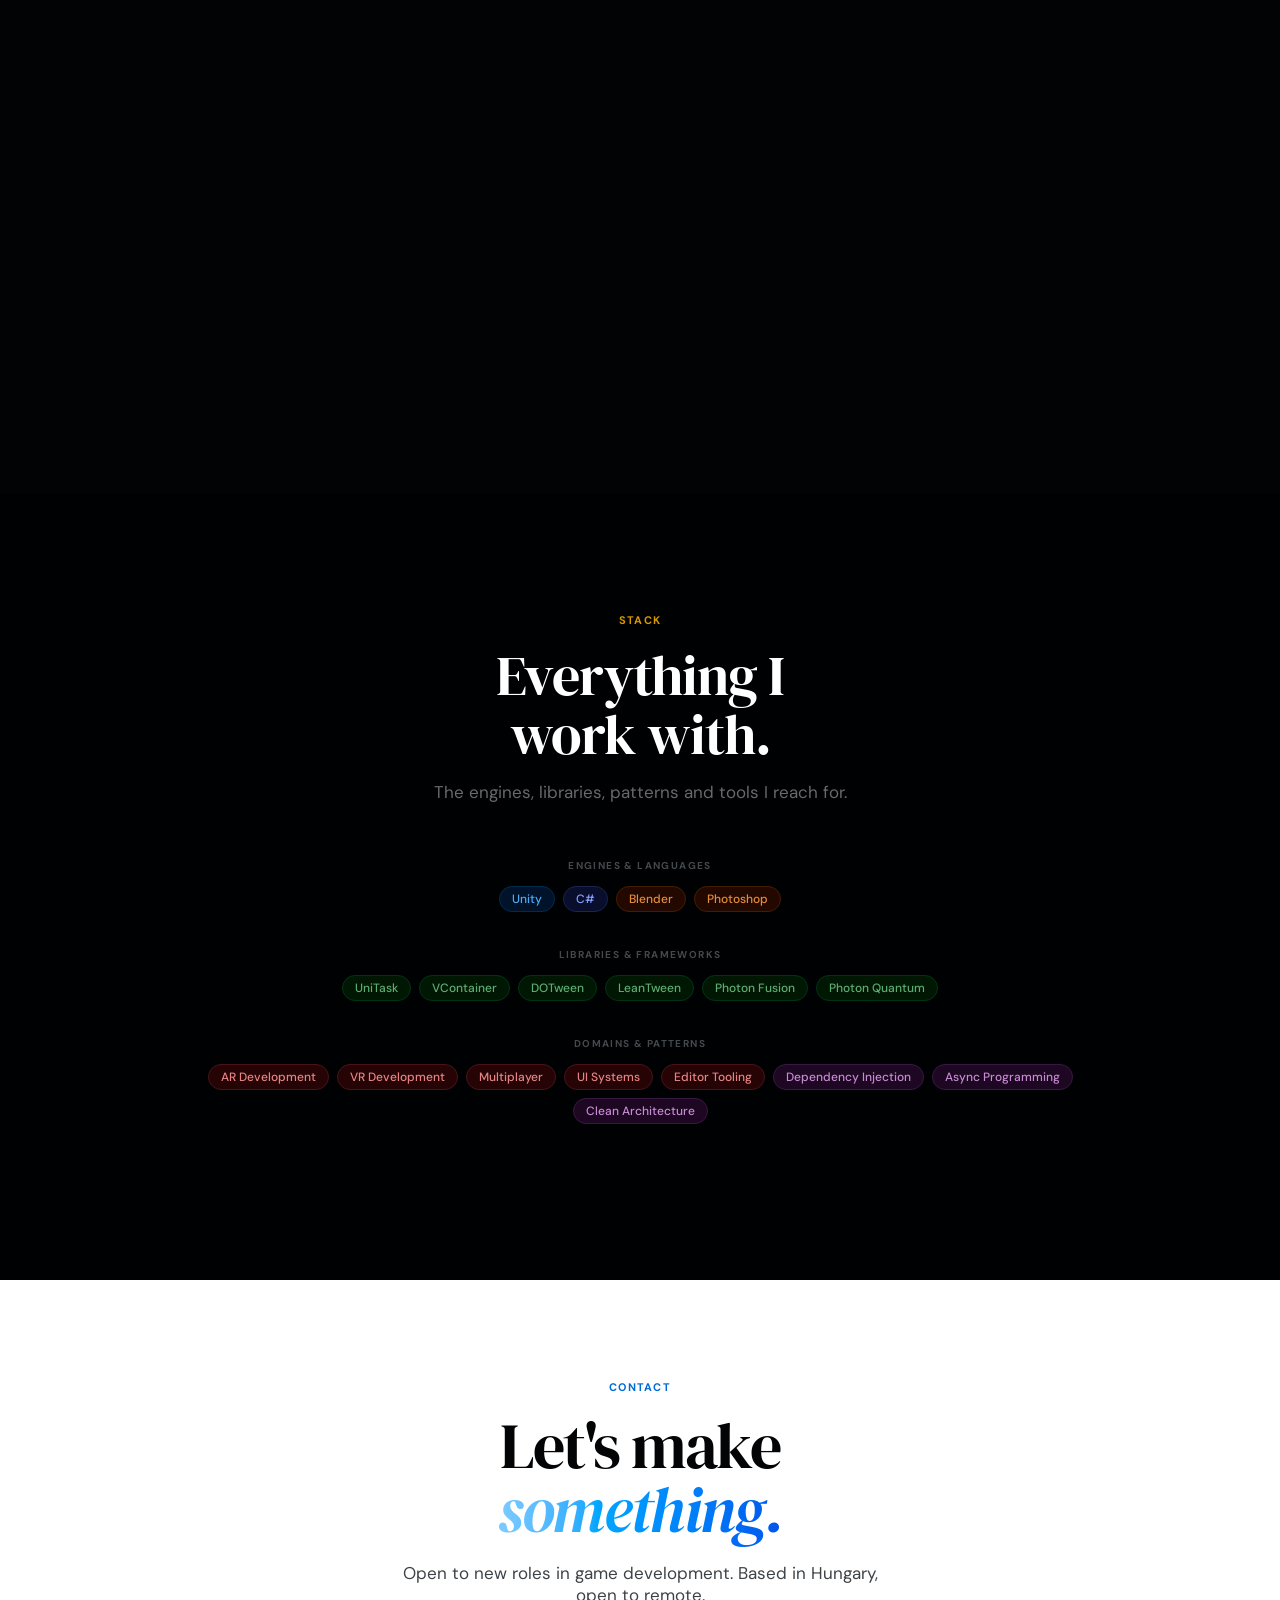
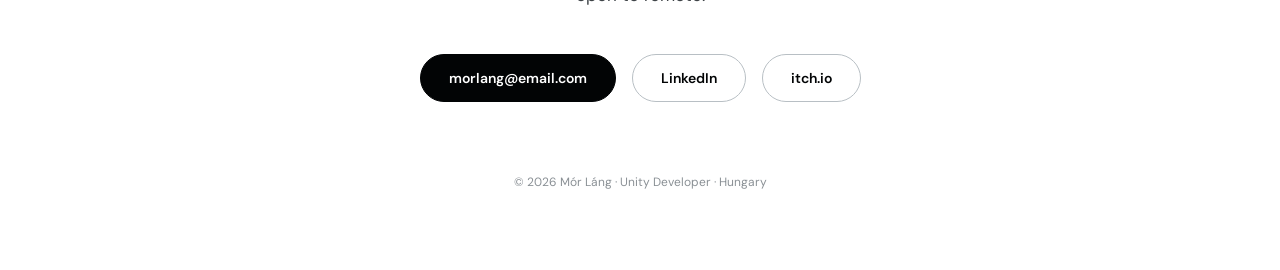
==== commit c1c3ea92: "dynamic loading added" ====
--- a/index.html
+++ b/index.html
@@ -3,7 +3,7 @@
 <head>
   <meta charset="UTF-8" />
   <meta name="viewport" content="width=device-width, initial-scale=1.0" />
-  <title>Mór Láng — Game Developer</title>
+  <title>Loading…</title>
   <link rel="preconnect" href="https://fonts.googleapis.com" />
   <link rel="preconnect" href="https://fonts.gstatic.com" crossorigin />
   <link href="https://fonts.googleapis.com/css2?family=DM+Sans:ital,opsz,wght@0,9..40,300;0,9..40,400;0,9..40,500;0,9..40,600;0,9..40,700;0,9..40,900;1,9..40,300;1,9..40,400&family=DM+Serif+Display:ital@0;1&display=swap" rel="stylesheet" />
@@ -21,7 +21,6 @@
       --dark3: oklch(20% 0.015 245);
     }
     html { scroll-behavior: smooth; }
-    /* Scrollbar */
     ::-webkit-scrollbar { width: 8px; }
     ::-webkit-scrollbar-track { background: oklch(9% 0.015 245); }
     ::-webkit-scrollbar-thumb { background: oklch(28% 0.02 245); border-radius: 4px; }
@@ -34,12 +33,11 @@
       overflow-x: hidden;
     }
 
-    /* ── Reveal animation ── */
+    /* ── Reveal ── */
     .reveal {
       opacity: 0;
       transform: translateY(40px);
-      transition: opacity 0.75s cubic-bezier(0.16, 1, 0.3, 1),
-                  transform 0.75s cubic-bezier(0.16, 1, 0.3, 1);
+      transition: opacity 0.75s cubic-bezier(0.16,1,0.3,1), transform 0.75s cubic-bezier(0.16,1,0.3,1);
     }
     .reveal.visible { opacity: 1; transform: translateY(0); }
     .reveal-delay-1 { transition-delay: 0.1s; }
@@ -49,16 +47,10 @@
 
     /* ── Nav ── */
     nav {
-      position: fixed;
-      top: 0; left: 0; right: 0;
-      z-index: 100;
-      padding: 0 48px;
-      height: 60px;
-      display: flex;
-      align-items: center;
-      justify-content: space-between;
-      background: rgba(9,10,18,0);
-      backdrop-filter: blur(0px);
+      position: fixed; top: 0; left: 0; right: 0; z-index: 100;
+      padding: 0 48px; height: 60px;
+      display: flex; align-items: center; justify-content: space-between;
+      background: rgba(9,10,18,0); backdrop-filter: blur(0px);
       transition: background 0.4s, backdrop-filter 0.4s;
     }
     nav.scrolled {
@@ -66,175 +58,76 @@
       backdrop-filter: blur(20px) saturate(160%);
       border-bottom: 1px solid oklch(22% 0.015 245);
     }
-    .nav-logo {
-      font-family: 'DM Serif Display', serif;
-      font-size: 18px;
-      font-weight: 400;
-      letter-spacing: -0.01em;
-      color: #fff;
-    }
-    .nav-links {
-      display: flex;
-      gap: 32px;
-      align-items: center;
-    }
-    .nav-links a {
-      font-size: 13px;
-      font-weight: 500;
-      color: oklch(72% 0.008 240);
-      text-decoration: none;
-      letter-spacing: 0.01em;
-      transition: color 0.2s;
-    }
+    .nav-logo { font-family: 'DM Serif Display', serif; font-size: 18px; font-weight: 400; letter-spacing: -0.01em; color: #fff; }
+    .nav-links { display: flex; gap: 32px; align-items: center; }
+    .nav-links a { font-size: 13px; font-weight: 500; color: oklch(72% 0.008 240); text-decoration: none; letter-spacing: 0.01em; transition: color 0.2s; }
     .nav-links a:hover { color: #fff; }
-    .nav-cta {
-      padding: 8px 18px;
-      background: var(--accent);
-      color: #fff !important;
-      border-radius: 999px;
-      font-size: 13px !important;
-      font-weight: 600 !important;
-    }
+    .nav-cta { padding: 8px 18px; background: var(--accent); color: #fff !important; border-radius: 999px; font-size: 13px !important; font-weight: 600 !important; }
 
     /* ── Hero ── */
     #hero {
-      min-height: 100vh;
-      display: flex;
-      flex-direction: column;
-      align-items: center;
-      justify-content: center;
-      text-align: center;
-      padding: 120px 48px 80px;
-      position: relative;
-      overflow: hidden;
+      min-height: 100vh; display: flex; flex-direction: column;
+      align-items: center; justify-content: center; text-align: center;
+      padding: 120px 48px 80px; position: relative; overflow: hidden;
     }
     .hero-bg {
-      position: absolute;
-      inset: 0;
-      background: radial-gradient(ellipse 80% 60% at 50% 40%,
-        oklch(22% 0.06 265) 0%,
-        oklch(9% 0.015 245) 70%);
+      position: absolute; inset: 0;
+      background: radial-gradient(ellipse 80% 60% at 50% 40%, oklch(22% 0.06 265) 0%, oklch(9% 0.015 245) 70%);
       z-index: 0;
     }
     .hero-grid {
-      position: absolute;
-      inset: 0;
-      background-image:
-        linear-gradient(oklch(100% 0 0 / 0.03) 1px, transparent 1px),
-        linear-gradient(90deg, oklch(100% 0 0 / 0.03) 1px, transparent 1px);
-      background-size: 60px 60px;
-      z-index: 0;
+      position: absolute; inset: 0;
+      background-image: linear-gradient(oklch(100% 0 0 / 0.03) 1px, transparent 1px), linear-gradient(90deg, oklch(100% 0 0 / 0.03) 1px, transparent 1px);
+      background-size: 60px 60px; z-index: 0;
       mask-image: radial-gradient(ellipse 80% 80% at 50% 50%, black 30%, transparent 100%);
     }
     .hero-content { position: relative; z-index: 1; max-width: 900px; }
     .hero-eyebrow {
-      display: inline-flex;
-      align-items: center;
-      gap: 8px;
-      padding: 6px 16px;
-      border: 1px solid oklch(35% 0.06 245);
-      border-radius: 999px;
-      font-size: 12px;
-      font-weight: 600;
-      letter-spacing: 0.08em;
-      text-transform: uppercase;
-      color: oklch(72% 0.16 80);
-      background: oklch(14% 0.02 245);
-      margin-bottom: 32px;
+      display: inline-flex; align-items: center; gap: 8px;
+      padding: 6px 16px; border: 1px solid oklch(35% 0.06 245); border-radius: 999px;
+      font-size: 12px; font-weight: 600; letter-spacing: 0.08em; text-transform: uppercase;
+      color: oklch(72% 0.16 80); background: oklch(14% 0.02 245); margin-bottom: 32px;
     }
     .hero-eyebrow::before {
-      content: '';
-      width: 6px; height: 6px;
-      border-radius: 50%;
-      background: oklch(72% 0.16 80);
-      animation: pulse 2s infinite;
+      content: ''; width: 6px; height: 6px; border-radius: 50%;
+      background: oklch(72% 0.16 80); animation: pulse 2s infinite;
     }
     @keyframes pulse {
       0%, 100% { opacity: 1; transform: scale(1); }
       50% { opacity: 0.5; transform: scale(0.8); }
     }
     .hero-name {
-      font-family: 'DM Serif Display', serif;
-      font-size: clamp(64px, 10vw, 120px);
-      font-weight: 400;
-      line-height: 0.92;
-      letter-spacing: -0.03em;
-      margin-bottom: 24px;
-      color: #fff;
+      font-family: 'DM Serif Display', serif; font-size: clamp(64px,10vw,120px);
+      font-weight: 400; line-height: 0.92; letter-spacing: -0.03em; margin-bottom: 24px; color: #fff;
     }
     .hero-name em {
       font-style: italic;
       background: linear-gradient(90deg, oklch(82% 0.12 245) 0%, oklch(48% 0.28 245) 100%);
-      -webkit-background-clip: text;
-      -webkit-text-fill-color: transparent;
-      background-clip: text;
-    }
-    .hero-sub {
-      font-size: clamp(16px, 2vw, 20px);
-      color: oklch(62% 0.008 240);
-      font-weight: 400;
-      line-height: 1.6;
-      max-width: 560px;
-      margin: 0 auto 48px;
-    }
-    .hero-actions {
-      display: flex;
-      gap: 12px;
-      justify-content: center;
-      flex-wrap: wrap;
-    }
+      -webkit-background-clip: text; -webkit-text-fill-color: transparent; background-clip: text;
+    }
+    .hero-sub { font-size: clamp(16px,2vw,20px); color: oklch(62% 0.008 240); font-weight: 400; line-height: 1.6; max-width: 560px; margin: 0 auto 48px; }
+    .hero-actions { display: flex; gap: 12px; justify-content: center; flex-wrap: wrap; }
     .btn-primary {
-      padding: 14px 28px;
-      background: #fff;
-      color: var(--ink);
-      border: none;
-      border-radius: 999px;
-      font-size: 14px;
-      font-weight: 700;
-      cursor: pointer;
-      font-family: 'DM Sans', sans-serif;
-      text-decoration: none;
-      display: inline-block;
-      transition: transform 0.2s, box-shadow 0.2s;
+      padding: 14px 28px; background: #fff; color: var(--ink); border: none; border-radius: 999px;
+      font-size: 14px; font-weight: 700; cursor: pointer; font-family: 'DM Sans', sans-serif;
+      text-decoration: none; display: inline-block; transition: transform 0.2s, box-shadow 0.2s;
     }
     .btn-primary:hover { transform: scale(1.03); box-shadow: 0 8px 32px rgba(255,255,255,0.15); }
     .btn-ghost {
-      padding: 14px 28px;
-      background: transparent;
-      color: #fff;
-      border: 1px solid oklch(35% 0.015 245);
-      border-radius: 999px;
-      font-size: 14px;
-      font-weight: 500;
-      cursor: pointer;
-      font-family: 'DM Sans', sans-serif;
-      text-decoration: none;
-      display: inline-block;
+      padding: 14px 28px; background: transparent; color: #fff; border: 1px solid oklch(35% 0.015 245);
+      border-radius: 999px; font-size: 14px; font-weight: 500; cursor: pointer;
+      font-family: 'DM Sans', sans-serif; text-decoration: none; display: inline-block;
       transition: border-color 0.2s, background 0.2s;
     }
     .btn-ghost:hover { border-color: oklch(55% 0.015 245); background: oklch(16% 0.015 245); }
-
     .hero-scroll-hint {
-      position: absolute;
-      bottom: 36px;
-      left: 50%;
-      transform: translateX(-50%);
-      display: flex;
-      flex-direction: column;
-      align-items: center;
-      gap: 6px;
-      color: oklch(42% 0.008 240);
-      font-size: 11px;
-      letter-spacing: 0.08em;
-      text-transform: uppercase;
-      z-index: 1;
+      position: absolute; bottom: 36px; left: 50%; transform: translateX(-50%);
+      display: flex; flex-direction: column; align-items: center; gap: 6px;
+      color: oklch(42% 0.008 240); font-size: 11px; letter-spacing: 0.08em; text-transform: uppercase; z-index: 1;
     }
     .scroll-arrow {
-      width: 20px; height: 20px;
-      border-right: 1.5px solid oklch(38% 0.01 240);
-      border-bottom: 1.5px solid oklch(38% 0.01 240);
-      transform: rotate(45deg);
-      animation: scrollBob 1.8s infinite;
+      width: 20px; height: 20px; border-right: 1.5px solid oklch(38% 0.01 240);
+      border-bottom: 1.5px solid oklch(38% 0.01 240); transform: rotate(45deg); animation: scrollBob 1.8s infinite;
     }
     @keyframes scrollBob {
       0%, 100% { transform: rotate(45deg) translateY(0); opacity: 0.5; }
@@ -243,637 +136,142 @@
 
     /* ── Section base ── */
     section { padding: 120px 48px; }
-    .section-label {
-      font-size: 11px;
-      font-weight: 700;
-      letter-spacing: 0.12em;
-      text-transform: uppercase;
-      color: var(--accent2);
-      margin-bottom: 20px;
-    }
+    .section-label { font-size: 11px; font-weight: 700; letter-spacing: 0.12em; text-transform: uppercase; color: var(--accent2); margin-bottom: 20px; }
 
     /* ── About ── */
     #about {
-      background: var(--dark);
-      display: grid;
-      grid-template-columns: 1fr 1fr;
-      gap: 80px;
-      align-items: center;
-      max-width: 1200px;
-      margin: 0 auto;
-    }
-    .about-headline {
-      font-family: 'DM Serif Display', serif;
-      font-size: clamp(36px, 4vw, 52px);
-      font-weight: 400;
-      line-height: 1.1;
-      letter-spacing: -0.02em;
-      margin-bottom: 24px;
-    }
-    .about-body {
-      font-size: 17px;
-      line-height: 1.8;
-      color: oklch(65% 0.008 240);
-    }
+      background: var(--dark); display: grid; grid-template-columns: 1fr 1fr;
+      gap: 80px; align-items: center; max-width: 1200px; margin: 0 auto;
+    }
+    .about-headline { font-family: 'DM Serif Display', serif; font-size: clamp(36px,4vw,52px); font-weight: 400; line-height: 1.1; letter-spacing: -0.02em; margin-bottom: 24px; }
+    .about-body { font-size: 17px; line-height: 1.8; color: oklch(65% 0.008 240); }
     .about-body p + p { margin-top: 16px; }
     .about-stats {
-      display: grid;
-      grid-template-columns: 1fr 1fr;
-      gap: 1px;
-      background: oklch(22% 0.015 245);
-      border: 1px solid oklch(22% 0.015 245);
-      border-radius: 16px;
-      overflow: hidden;
-    }
-    .about-stat {
-      background: var(--dark2);
-      padding: 28px 24px;
-      display: flex;
-      flex-direction: column;
-      gap: 6px;
-    }
-    .stat-num {
-      font-family: 'DM Serif Display', serif;
-      font-size: 40px;
-      font-weight: 400;
-      color: #fff;
-      letter-spacing: -0.02em;
-      line-height: 1;
-    }
-    .stat-label {
-      font-size: 13px;
-      color: oklch(52% 0.01 240);
-      font-weight: 500;
-    }
+      display: grid; grid-template-columns: 1fr 1fr; gap: 1px;
+      background: oklch(22% 0.015 245); border: 1px solid oklch(22% 0.015 245);
+      border-radius: 16px; overflow: hidden;
+    }
+    .about-stat { background: var(--dark2); padding: 28px 24px; display: flex; flex-direction: column; gap: 6px; }
+    .stat-num { font-family: 'DM Serif Display', serif; font-size: 40px; font-weight: 400; color: #fff; letter-spacing: -0.02em; line-height: 1; }
+    .stat-label { font-size: 13px; color: oklch(52% 0.01 240); font-weight: 500; }
 
     /* ── Experience ── */
-    #experience {
-      background: oklch(7% 0.012 245);
-    }
+    #experience { background: oklch(7% 0.012 245); }
     .exp-inner { max-width: 1000px; margin: 0 auto; }
-    .exp-heading {
-      font-family: 'DM Serif Display', serif;
-      font-size: clamp(40px, 5vw, 64px);
-      font-weight: 400;
-      letter-spacing: -0.02em;
-      margin-bottom: 64px;
-      line-height: 1.05;
-    }
-    .exp-heading span {
-      background: linear-gradient(90deg, oklch(82% 0.12 245) 0%, oklch(48% 0.28 245) 100%);
-      -webkit-background-clip: text;
-      -webkit-text-fill-color: transparent;
-      background-clip: text;
-      font-style: italic;
-    }
+    .exp-heading { font-family: 'DM Serif Display', serif; font-size: clamp(40px,5vw,64px); font-weight: 400; letter-spacing: -0.02em; margin-bottom: 64px; line-height: 1.05; }
+    .exp-heading span { background: linear-gradient(90deg, oklch(82% 0.12 245) 0%, oklch(48% 0.28 245) 100%); -webkit-background-clip: text; -webkit-text-fill-color: transparent; background-clip: text; font-style: italic; }
     .exp-list { display: flex; flex-direction: column; }
-    .exp-item {
-      display: grid;
-      grid-template-columns: 220px 1fr;
-      gap: 40px;
-      padding: 40px 0;
-      border-top: 1px solid oklch(18% 0.015 245);
-      transition: background 0.2s;
-    }
+    .exp-item { display: grid; grid-template-columns: 220px 1fr; gap: 40px; padding: 40px 0; border-top: 1px solid oklch(18% 0.015 245); transition: background 0.2s; }
     .exp-item:last-child { border-bottom: 1px solid oklch(18% 0.015 245); }
-    .exp-meta {}
-    .exp-period {
-      font-size: 14px;
-      font-weight: 700;
-      color: var(--accent2);
-      margin-bottom: 4px;
-    }
-    .exp-type {
-      font-size: 12px;
-      color: oklch(42% 0.01 240);
-      font-weight: 500;
-    }
-    .exp-body {}
-    .exp-company {
-      font-family: 'DM Serif Display', serif;
-      font-size: 26px;
-      font-weight: 400;
-      color: #fff;
-      margin-bottom: 4px;
-      letter-spacing: -0.01em;
-    }
-    .exp-role {
-      font-size: 14px;
-      color: var(--accent);
-      font-weight: 600;
-      margin-bottom: 18px;
-    }
-    .exp-bullets {
-      list-style: none;
-      padding: 0;
-      margin: 0 0 18px;
-      display: flex;
-      flex-direction: column;
-      gap: 8px;
-    }
-    .exp-bullets li {
-      font-size: 15px;
-      line-height: 1.6;
-      color: oklch(62% 0.008 240);
-      padding-left: 18px;
-      position: relative;
-    }
-    .exp-bullets li::before {
-      content: '';
-      position: absolute;
-      left: 0;
-      top: 10px;
-      width: 5px; height: 5px;
-      border-radius: 50%;
-      background: oklch(35% 0.06 245);
-    }
+    .exp-period { font-size: 14px; font-weight: 700; color: var(--accent2); margin-bottom: 4px; }
+    .exp-type { font-size: 12px; color: oklch(42% 0.01 240); font-weight: 500; }
+    .exp-company { font-family: 'DM Serif Display', serif; font-size: 26px; font-weight: 400; color: #fff; margin-bottom: 4px; letter-spacing: -0.01em; }
+    .exp-role { font-size: 14px; color: var(--accent); font-weight: 600; margin-bottom: 18px; }
+    .exp-bullets { list-style: none; padding: 0; margin: 0 0 18px; display: flex; flex-direction: column; gap: 8px; }
+    .exp-bullets li { font-size: 15px; line-height: 1.6; color: oklch(62% 0.008 240); padding-left: 18px; position: relative; }
+    .exp-bullets li::before { content: ''; position: absolute; left: 0; top: 10px; width: 5px; height: 5px; border-radius: 50%; background: oklch(35% 0.06 245); }
     .exp-tags { display: flex; flex-wrap: wrap; gap: 6px; }
-    .tag {
-      padding: 4px 12px;
-      border-radius: 999px;
-      font-size: 12px;
-      font-weight: 500;
-      border: 1px solid;
-    }
-    .tag-engine  { background: oklch(18% 0.06 245); color: oklch(72% 0.14 245); border-color: oklch(28% 0.08 245); }
-    .tag-language{ background: oklch(18% 0.06 270); color: oklch(72% 0.14 270); border-color: oklch(28% 0.08 270); }
-    .tag-library { background: oklch(18% 0.06 150); color: oklch(68% 0.12 150); border-color: oklch(28% 0.08 150); }
-    .tag-tool    { background: oklch(18% 0.06 60);  color: oklch(72% 0.14 60);  border-color: oklch(28% 0.08 60);  }
-    .tag-domain  { background: oklch(18% 0.06 20);  color: oklch(72% 0.12 20);  border-color: oklch(28% 0.08 20);  }
-    .tag-pattern { background: oklch(18% 0.06 320); color: oklch(72% 0.12 320); border-color: oklch(28% 0.08 320); }
+    .tag { padding: 4px 12px; border-radius: 999px; font-size: 12px; font-weight: 500; border: 1px solid; }
+    .tag-engine   { background: oklch(18% 0.06 245); color: oklch(72% 0.14 245); border-color: oklch(28% 0.08 245); }
+    .tag-language { background: oklch(18% 0.06 270); color: oklch(72% 0.14 270); border-color: oklch(28% 0.08 270); }
+    .tag-library  { background: oklch(18% 0.06 150); color: oklch(68% 0.12 150); border-color: oklch(28% 0.08 150); }
+    .tag-tool     { background: oklch(18% 0.06 60);  color: oklch(72% 0.14 60);  border-color: oklch(28% 0.08 60);  }
+    .tag-domain   { background: oklch(18% 0.06 20);  color: oklch(72% 0.12 20);  border-color: oklch(28% 0.08 20);  }
+    .tag-pattern  { background: oklch(18% 0.06 320); color: oklch(72% 0.12 320); border-color: oklch(28% 0.08 320); }
 
     /* ── Projects ── */
-    #projects {
-      background: var(--dark);
-    }
-    .projects-inner { max-width: 1200px; margin: 0 auto; }
-    .projects-heading {
-      font-family: 'DM Serif Display', serif;
-      font-size: clamp(40px, 5vw, 64px);
-      font-weight: 400;
-      letter-spacing: -0.02em;
-      margin-bottom: 64px;
-      line-height: 1.05;
-    }
-    .projects-heading span {
-      background: linear-gradient(90deg, oklch(85% 0.14 80) 0%, oklch(58% 0.22 60) 100%);
-      -webkit-background-clip: text;
-      -webkit-text-fill-color: transparent;
-      background-clip: text;
-      font-style: italic;
-    }
-    .project-card {
-      display: grid;
-      grid-template-columns: 1fr 1fr;
-      gap: 0;
-      border: 1px solid oklch(20% 0.015 245);
-      border-radius: 20px;
-      overflow: hidden;
-      margin-bottom: 24px;
-      background: var(--dark2);
-      transition: border-color 0.3s, transform 0.3s;
-    }
-    .project-card:hover {
-      border-color: oklch(35% 0.04 245);
-      transform: translateY(-2px);
-    }
-    .project-card.reverse { direction: rtl; }
-    .project-card.reverse > * { direction: ltr; }
-    .project-img {
-      aspect-ratio: 4/3;
-      background: repeating-linear-gradient(
-        -45deg,
-        oklch(14% 0.015 245) 0px,
-        oklch(14% 0.015 245) 12px,
-        oklch(17% 0.015 245) 12px,
-        oklch(17% 0.015 245) 24px
-      );
-      display: flex;
-      align-items: center;
-      justify-content: center;
-      position: relative;
-      overflow: hidden;
-    }
-    .project-img-label {
-      font-family: monospace;
-      font-size: 11px;
-      color: oklch(35% 0.01 240);
-      text-align: center;
-      padding: 16px;
-    }
-    .project-info {
-      padding: 44px 48px;
-      display: flex;
-      flex-direction: column;
-      justify-content: center;
-      gap: 0;
-    }
-    .project-status-row {
-      display: flex;
-      align-items: center;
-      gap: 10px;
-      margin-bottom: 16px;
-    }
-    .status-dot {
-      display: inline-flex;
-      align-items: center;
-      gap: 5px;
-      padding: 3px 10px;
-      border-radius: 999px;
-      font-size: 11px;
-      font-weight: 600;
-    }
-    .status-dot::before {
-      content: '';
-      width: 6px; height: 6px;
-      border-radius: 50%;
-    }
+    #projects { background: var(--dark); }
+    .projects-intro { max-width: 1000px; margin: 0 auto; padding: 120px 48px 80px; }
+    .projects-heading { font-family: 'DM Serif Display', serif; font-size: clamp(40px,5vw,64px); font-weight: 400; letter-spacing: -0.02em; margin-bottom: 64px; line-height: 1.05; }
+    .projects-heading span { background: linear-gradient(90deg, oklch(85% 0.14 80) 0%, oklch(58% 0.22 60) 100%); -webkit-background-clip: text; -webkit-text-fill-color: transparent; background-clip: text; font-style: italic; }
+    .scroller-track { position: relative; height: 180vh; }
+    .project-sticky-scene { position: sticky; top: 0; height: 100vh; overflow: hidden; display: block; }
+    .sticky-screenshot {
+      position: absolute; inset: 0; width: 100%; height: 100%;
+      background: repeating-linear-gradient(-45deg, oklch(12% 0.015 245) 0px, oklch(12% 0.015 245) 14px, oklch(16% 0.015 245) 14px, oklch(16% 0.015 245) 28px);
+      display: flex; align-items: center; justify-content: center;
+      opacity: 0; transition: opacity 0.7s cubic-bezier(0.16,1,0.3,1); cursor: default;
+    }
+    .sticky-screenshot.show { opacity: 1; }
+    .sticky-screenshot img { width: 100%; height: 100%; object-fit: cover; display: block; }
+    .sticky-screenshot-label { font-family: monospace; font-size: 13px; color: oklch(38% 0.01 240); position: relative; z-index: 1; }
+    .sticky-vignette { position: absolute; inset: 0; background: linear-gradient(to bottom, rgba(0,0,0,0) 0%, rgba(0,0,0,0) 50%, rgba(0,0,0,0.45) 100%); pointer-events: none; z-index: 2; }
+    .sticky-header { position: absolute; top: 60px; left: 0; right: 0; z-index: 20; padding: 20px 40px; display: flex; align-items: flex-start; justify-content: space-between; opacity: 0; transition: opacity 0.5s ease; pointer-events: none; }
+    .sticky-header.show { opacity: 1; pointer-events: auto; }
+    .sticky-header-left { background: linear-gradient(to right, rgba(0,0,0,0.55) 0%, rgba(0,0,0,0) 100%); padding: 12px 48px 24px 0; border-radius: 0 0 8px 0; }
+    .sticky-header-right { display: flex; flex-direction: column; align-items: flex-end; gap: 6px; background: linear-gradient(to left, rgba(0,0,0,0.45) 0%, rgba(0,0,0,0) 100%); padding: 12px 0 24px 48px; border-radius: 0 0 0 8px; }
+    .sticky-project-title { font-family: 'DM Serif Display', serif; font-size: clamp(24px,3vw,44px); font-weight: 400; letter-spacing: -0.02em; background: linear-gradient(90deg, oklch(82% 0.12 245) 0%, oklch(48% 0.28 245) 100%); -webkit-background-clip: text; -webkit-text-fill-color: transparent; background-clip: text; }
+    .status-dot { display: inline-flex; align-items: center; gap: 5px; padding: 3px 10px; border-radius: 999px; font-size: 11px; font-weight: 600; }
+    .status-dot::before { content: ''; width: 6px; height: 6px; border-radius: 50%; }
     .status-finished { background: oklch(18% 0.07 150); color: oklch(68% 0.16 150); }
     .status-finished::before { background: oklch(58% 0.20 150); }
     .status-active { background: oklch(18% 0.07 245); color: oklch(68% 0.18 245); }
     .status-active::before { background: oklch(58% 0.22 245); }
-    .project-genre {
-      font-size: 12px;
-      color: oklch(45% 0.01 240);
-      font-weight: 600;
-      letter-spacing: 0.06em;
-      text-transform: uppercase;
-    }
-    .project-title {
-      font-family: 'DM Serif Display', serif;
-      font-size: 32px;
-      font-weight: 400;
-      letter-spacing: -0.02em;
-      color: #fff;
-      margin: 8px 0 16px;
-      line-height: 1.1;
-    }
-    .project-desc {
-      font-size: 15px;
-      line-height: 1.75;
-      color: oklch(58% 0.008 240);
-      margin-bottom: 20px;
-    }
-    .project-highlights {
-      list-style: none;
-      padding: 0;
-      margin: 0 0 24px;
-      display: flex;
-      flex-direction: column;
-      gap: 6px;
-    }
-    .project-highlights li {
-      font-size: 13px;
-      color: oklch(68% 0.01 240);
-      padding-left: 16px;
-      position: relative;
-      line-height: 1.5;
-    }
-    .project-highlights li::before {
-      content: '→';
-      position: absolute;
-      left: 0;
-      color: var(--accent2);
-      font-size: 11px;
-      top: 1px;
-    }
-
-    /* ── Scroll-jacked Projects ── */
-    #projects { background: var(--dark); }
-    .projects-intro {
-      max-width: 1000px;
-      margin: 0 auto;
-      padding: 120px 48px 80px;
-    }
-    .scroller-track {
-      position: relative;
-      height: 180vh;
-    }
-    .project-sticky-scene {
-      position: sticky;
-      top: 0;
-      height: 100vh;
-      overflow: hidden;
-      display: block;
-    }
-    /* Full-bleed screenshot */
-    .sticky-screenshot {
-      position: absolute;
-      inset: 0;
-      width: 100%;
-      height: 100%;
-      background: repeating-linear-gradient(
-        -45deg,
-        oklch(12% 0.015 245) 0px,
-        oklch(12% 0.015 245) 14px,
-        oklch(16% 0.015 245) 14px,
-        oklch(16% 0.015 245) 28px
-      );
-      display: flex;
-      align-items: center;
-      justify-content: center;
-      opacity: 0;
-      transition: opacity 0.7s cubic-bezier(0.16,1,0.3,1);
-      cursor: default;
-    }
-    .sticky-screenshot.show { opacity: 1; }
-    .sticky-screenshot img {
-      width: 100%; height: 100%;
-      object-fit: cover;
-      display: block;
-    }
-    .sticky-screenshot-label {
-      font-family: monospace;
-      font-size: 13px;
-      color: oklch(38% 0.01 240);
-      position: relative;
-      z-index: 1;
-    }
-    /* Vignette so overlaid elements are readable */
-    .sticky-vignette {
-      position: absolute;
-      inset: 0;
-      background: linear-gradient(
-        to bottom,
-        rgba(0,0,0,0.0) 0%,
-        rgba(0,0,0,0.0) 50%,
-        rgba(0,0,0,0.45) 100%
-      );
-      pointer-events: none;
-      z-index: 2;
-    }
-    /* Top bar — title + meta, always visible once scene enters */
-    .sticky-header {
-      position: absolute;
-      top: 60px; left: 0; right: 0;
-      z-index: 20;
-      padding: 20px 40px;
-      display: flex;
-      align-items: flex-start;
-      justify-content: space-between;
-      opacity: 0;
-      transition: opacity 0.5s ease;
-      pointer-events: none;
-    }
-    .sticky-header.show { opacity: 1; pointer-events: auto; }
-    .sticky-header-left {
-      background: linear-gradient(to right, rgba(0,0,0,0.55) 0%, rgba(0,0,0,0) 100%);
-      padding: 12px 48px 24px 0;
-      border-radius: 0 0 8px 0;
-    }
-    .sticky-header-right {
-      display: flex;
-      flex-direction: column;
-      align-items: flex-end;
-      gap: 6px;
-      background: linear-gradient(to left, rgba(0,0,0,0.45) 0%, rgba(0,0,0,0) 100%);
-      padding: 12px 0 24px 48px;
-      border-radius: 0 0 0 8px;
-    }
-    .sticky-project-title {
-      font-family: 'DM Serif Display', serif;
-      font-size: clamp(24px, 3vw, 44px);
-      font-weight: 400;
-      letter-spacing: -0.02em;
-      background: linear-gradient(90deg, oklch(82% 0.12 245) 0%, oklch(48% 0.28 245) 100%);
-      -webkit-background-clip: text;
-      -webkit-text-fill-color: transparent;
-      background-clip: text;
-    }
-    .sticky-project-meta {
-      display: flex;
-      align-items: flex-end;
-      flex-direction: column;
-      gap: 6px;
-    }
-    /* Tech circles — bottom-left, overlaid on image */
-    .tech-circles-row {
-      position: absolute;
-      bottom: 36px;
-      left: 40px;
-      z-index: 10;
-      display: flex;
-      gap: 14px;
-      flex-wrap: wrap;
-      max-width: 55%;
-    }
+    .project-genre { font-size: 12px; color: oklch(45% 0.01 240); font-weight: 600; letter-spacing: 0.06em; text-transform: uppercase; }
+    .tech-circles-row { position: absolute; bottom: 36px; left: 40px; z-index: 10; display: flex; gap: 14px; flex-wrap: wrap; max-width: 55%; }
     .tech-circle {
-      position: relative;
-      width: 64px;
-      height: 64px;
-      border-radius: 50%;
-      border: 1.5px solid rgba(255,255,255,0.25);
-      background: rgba(10,12,24,0.65);
-      backdrop-filter: blur(12px);
-      display: flex;
-      align-items: center;
-      justify-content: center;
-      cursor: default;
-      opacity: 0;
-      transform: scale(0.4) translateY(20px);
-      transition: opacity 0.4s cubic-bezier(0.34,1.56,0.64,1),
-                  transform 0.4s cubic-bezier(0.34,1.56,0.64,1),
-                  border-color 0.2s, background 0.2s;
+      position: relative; width: 64px; height: 64px; border-radius: 50%;
+      border: 1.5px solid rgba(255,255,255,0.25); background: rgba(10,12,24,0.65);
+      backdrop-filter: blur(12px); display: flex; align-items: center; justify-content: center;
+      cursor: default; opacity: 0; transform: scale(0.4) translateY(20px);
+      transition: opacity 0.4s cubic-bezier(0.34,1.56,0.64,1), transform 0.4s cubic-bezier(0.34,1.56,0.64,1), border-color 0.2s, background 0.2s;
     }
     .tech-circle.popped { opacity: 1; transform: scale(1) translateY(0); }
-    .tech-circle:hover, .tech-circle.active {
-      border-color: var(--accent2);
-      background: rgba(20,24,48,0.88);
-      z-index: 20;
-    }
-    .tech-circle-label {
-      font-size: 10px;
-      font-weight: 700;
-      text-align: center;
-      line-height: 1.2;
-      color: #fff;
-      user-select: none;
-      padding: 0 4px;
-    }
-    /* Shared info panel — full-height frosted sidebar from right */
+    .tech-circle:hover, .tech-circle.active { border-color: var(--accent2); background: rgba(20,24,48,0.88); z-index: 20; }
+    .tech-circle-label { font-size: 10px; font-weight: 700; text-align: center; line-height: 1.2; color: #fff; user-select: none; padding: 0 4px; }
     .sticky-info-panel {
-      position: absolute;
-      top: 80px;
-      right: 0;
-      bottom: 0;
-      transform: translateX(102%);
-      width: 320px;
-      background: rgba(9,10,20,0.28);
-      backdrop-filter: blur(8px) saturate(130%);
-      -webkit-backdrop-filter: blur(8px) saturate(130%);
-      border-left: 1px solid rgba(255,255,255,0.12);
-      padding: 100px 32px 48px;
-      z-index: 30;
-      pointer-events: none;
-      opacity: 0;
-      display: flex;
-      flex-direction: column;
-      justify-content: center;
-      gap: 0;
+      position: absolute; top: 80px; right: 0; bottom: 0; transform: translateX(102%);
+      width: 320px; background: rgba(9,10,20,0.28); backdrop-filter: blur(8px) saturate(130%);
+      -webkit-backdrop-filter: blur(8px) saturate(130%); border-left: 1px solid rgba(255,255,255,0.12);
+      padding: 100px 32px 48px; z-index: 30; pointer-events: none; opacity: 0;
+      display: flex; flex-direction: column; justify-content: center; gap: 0;
       transition: opacity 0.28s ease, transform 0.35s cubic-bezier(0.16,1,0.3,1);
     }
-    .sticky-info-panel.visible {
-      opacity: 1;
-      transform: translateX(0);
-      pointer-events: auto;
-    }
-    .info-panel-eyebrow {
-      font-size: 10px;
-      font-weight: 700;
-      letter-spacing: 0.12em;
-      text-transform: uppercase;
-      color: var(--accent2);
-      margin-bottom: 12px;
-    }
-    .info-panel-title {
-      font-family: 'DM Serif Display', serif;
-      font-size: 26px;
-      font-weight: 400;
-      color: #fff;
-      margin-bottom: 14px;
-      letter-spacing: -0.01em;
-      line-height: 1.15;
-    }
-    .info-panel-body {
-      font-size: 14px;
-      line-height: 1.75;
-      color: oklch(72% 0.008 240);
-    }
-    /* Scroll hint */
-    .sticky-scroll-hint {
-      position: absolute;
-      bottom: 40px;
-      right: 40px;
-      z-index: 10;
-      font-size: 11px;
-      color: rgba(255,255,255,0.3);
-      letter-spacing: 0.08em;
-      opacity: 1;
-      transition: opacity 0.3s;
-      pointer-events: none;
-    }
+    .sticky-info-panel.visible { opacity: 1; transform: translateX(0); pointer-events: auto; }
+    .info-panel-eyebrow { font-size: 10px; font-weight: 700; letter-spacing: 0.12em; text-transform: uppercase; color: var(--accent2); margin-bottom: 12px; }
+    .info-panel-title { font-family: 'DM Serif Display', serif; font-size: 26px; font-weight: 400; color: #fff; margin-bottom: 14px; letter-spacing: -0.01em; line-height: 1.15; }
+    .info-panel-body { font-size: 14px; line-height: 1.75; color: oklch(72% 0.008 240); }
+    .sticky-scroll-hint { position: absolute; bottom: 40px; right: 40px; z-index: 10; font-size: 11px; color: rgba(255,255,255,0.3); letter-spacing: 0.08em; opacity: 1; transition: opacity 0.3s; pointer-events: none; }
     .sticky-scroll-hint.hide { opacity: 0; }
 
     /* ── Skills ── */
-    #skills {
-      background: oklch(7% 0.012 245);
-      text-align: center;
-    }
+    #skills { background: oklch(7% 0.012 245); text-align: center; }
     .skills-inner { max-width: 900px; margin: 0 auto; }
-    .skills-heading {
-      font-family: 'DM Serif Display', serif;
-      font-size: clamp(36px, 5vw, 56px);
-      font-weight: 400;
-      letter-spacing: -0.02em;
-      margin-bottom: 16px;
-      line-height: 1.05;
-    }
-    .skills-sub {
-      font-size: 17px;
-      color: oklch(52% 0.008 240);
-      margin-bottom: 56px;
-    }
+    .skills-heading { font-family: 'DM Serif Display', serif; font-size: clamp(36px,5vw,56px); font-weight: 400; letter-spacing: -0.02em; margin-bottom: 16px; line-height: 1.05; }
+    .skills-sub { font-size: 17px; color: oklch(52% 0.008 240); margin-bottom: 56px; }
     .skills-group { margin-bottom: 36px; }
-    .skills-group-label {
-      font-size: 10px;
-      font-weight: 700;
-      letter-spacing: 0.14em;
-      text-transform: uppercase;
-      color: oklch(40% 0.01 240);
-      margin-bottom: 14px;
-    }
+    .skills-group-label { font-size: 10px; font-weight: 700; letter-spacing: 0.14em; text-transform: uppercase; color: oklch(40% 0.01 240); margin-bottom: 14px; }
     .skills-bubbles { display: flex; flex-wrap: wrap; gap: 8px; justify-content: center; }
 
-    /* ── Contact / Footer ── */
-    #contact {
-      background: #fff;
-      color: var(--ink);
-      text-align: center;
-      padding: 100px 48px 80px;
-    }
-    .contact-heading {
-      font-family: 'DM Serif Display', serif;
-      font-size: clamp(40px, 5vw, 64px);
-      font-weight: 400;
-      letter-spacing: -0.03em;
-      line-height: 1.0;
-      margin-bottom: 20px;
-      color: var(--ink);
-    }
-    .contact-heading em {
-      background: linear-gradient(90deg, oklch(82% 0.12 245) 0%, oklch(48% 0.28 245) 100%);
-      -webkit-background-clip: text;
-      -webkit-text-fill-color: transparent;
-      background-clip: text;
-    }
-    .contact-sub {
-      font-size: 17px;
-      color: var(--ink2);
-      margin-bottom: 48px;
-      max-width: 480px;
-      margin-left: auto;
-      margin-right: auto;
-    }
-    .contact-links {
-      display: flex;
-      gap: 16px;
-      justify-content: center;
-      flex-wrap: wrap;
-      margin-bottom: 72px;
-    }
-    .contact-link {
-      padding: 14px 28px;
-      border: 1.5px solid oklch(80% 0.01 240);
-      border-radius: 999px;
-      font-size: 14px;
-      font-weight: 600;
-      color: var(--ink);
-      text-decoration: none;
-      transition: border-color 0.2s, background 0.2s;
-    }
+    /* ── Contact ── */
+    #contact { background: #fff; color: var(--ink); text-align: center; padding: 100px 48px 80px; }
+    .contact-heading { font-family: 'DM Serif Display', serif; font-size: clamp(40px,5vw,64px); font-weight: 400; letter-spacing: -0.03em; line-height: 1.0; margin-bottom: 20px; color: var(--ink); }
+    .contact-heading em { background: linear-gradient(90deg, oklch(82% 0.12 245) 0%, oklch(48% 0.28 245) 100%); -webkit-background-clip: text; -webkit-text-fill-color: transparent; background-clip: text; }
+    .contact-sub { font-size: 17px; color: var(--ink2); margin-bottom: 48px; max-width: 480px; margin-left: auto; margin-right: auto; }
+    .contact-links { display: flex; gap: 16px; justify-content: center; flex-wrap: wrap; margin-bottom: 72px; }
+    .contact-link { padding: 14px 28px; border: 1.5px solid oklch(80% 0.01 240); border-radius: 999px; font-size: 14px; font-weight: 600; color: var(--ink); text-decoration: none; transition: border-color 0.2s, background 0.2s; }
     .contact-link:hover { border-color: var(--ink); background: oklch(94% 0.005 240); }
-    .contact-link.primary {
-      background: var(--ink);
-      color: #fff;
-      border-color: var(--ink);
-    }
+    .contact-link.primary { background: var(--ink); color: #fff; border-color: var(--ink); }
     .contact-link.primary:hover { background: oklch(22% 0.01 240); }
-    .footer-line {
-      font-size: 12px;
-      color: oklch(65% 0.01 240);
-    }
+    .footer-line { font-size: 12px; color: oklch(65% 0.01 240); }
   </style>
 </head>
 <body>
 
-<!-- Nav -->
+<!-- Shells — filled by JS after JSON loads -->
 <nav id="main-nav">
-  <div class="nav-logo">Mór Láng</div>
-  <div class="nav-links">
-    <a href="#about">About</a>
-    <a href="#experience">Experience</a>
-    <a href="#projects">Projects</a>
-    <a href="#skills">Skills</a>
-    <a href="#contact" class="nav-cta">Get in touch</a>
-  </div>
+  <div class="nav-logo" id="nav-logo"></div>
+  <div class="nav-links" id="nav-links"></div>
 </nav>
 
-<!-- Hero -->
 <section id="hero">
   <div class="hero-bg"></div>
   <div class="hero-grid"></div>
   <div class="hero-content">
-    <div class="hero-eyebrow reveal">Unity Developer · Hungary</div>
-    <h1 class="hero-name reveal reveal-delay-1">
-      Mór<br /><em>Láng</em>
-    </h1>
-    <p class="hero-sub reveal reveal-delay-2">
-      Crafting games and tools in Unity — from VR experiences and AR applications to indie multiplayer games with clean, intentional architecture.
-    </p>
-    <div class="hero-actions reveal reveal-delay-3">
-      <a href="#projects" class="btn-primary">See my work</a>
-      <a href="#contact" class="btn-ghost">Get in touch</a>
-    </div>
+    <div class="hero-eyebrow reveal" id="hero-eyebrow"></div>
+    <h1 class="hero-name reveal reveal-delay-1" id="hero-name"></h1>
+    <p class="hero-sub reveal reveal-delay-2" id="hero-sub"></p>
+    <div class="hero-actions reveal reveal-delay-3" id="hero-actions"></div>
   </div>
   <div class="hero-scroll-hint">
     <span>Scroll</span>
@@ -881,439 +279,323 @@
   </div>
 </section>
 
-<!-- About -->
 <section style="background: var(--dark); padding: 120px 48px;">
   <div id="about">
     <div>
-      <div class="section-label reveal">About</div>
-      <h2 class="about-headline reveal reveal-delay-1">
-        Building games that<br /><em style="font-style: italic; display: inline-block; background: linear-gradient(90deg, oklch(85% 0.14 80) 0%, oklch(58% 0.22 60) 100%); -webkit-background-clip: text; -webkit-text-fill-color: transparent; background-clip: text;">feel right.</em>
-      </h2>
-      <div class="about-body reveal reveal-delay-2">
-        <p>I've spent years in Unity across a range of disciplines — VR locomotion systems, AR enterprise tools, multiplayer architecture, and performant UI. My focus is always on code that's clean, maintainable, and a joy to build on top of.</p>
-        <p>Outside of client work, I'm building indie games that matter to me: deterministic networked shooters, spellcasting brawlers, and a quiet story about plush toys and family. The hobby projects inform the professional ones.</p>
-      </div>
+      <div class="section-label reveal" id="about-label"></div>
+      <h2 class="about-headline reveal reveal-delay-1" id="about-headline"></h2>
+      <div class="about-body reveal reveal-delay-2" id="about-body"></div>
     </div>
-    <div class="about-stats reveal reveal-delay-2">
-      <div class="about-stat">
-        <div class="stat-num">4+</div>
-        <div class="stat-label">Years in Unity</div>
-      </div>
-      <div class="about-stat">
-        <div class="stat-num">4</div>
-        <div class="stat-label">Professional Roles</div>
-      </div>
-      <div class="about-stat">
-        <div class="stat-num">3</div>
-        <div class="stat-label">Hobby Games Built</div>
-      </div>
-      <div class="about-stat">
-        <div class="stat-num">AR·VR</div>
-        <div class="stat-label">Domains Shipped</div>
-      </div>
-    </div>
+    <div class="about-stats reveal reveal-delay-2" id="about-stats"></div>
   </div>
 </section>
 
-<!-- Experience -->
 <section id="experience">
   <div class="exp-inner">
-    <div class="section-label reveal">Experience</div>
-    <h2 class="exp-heading reveal reveal-delay-1">Where I've<br /><span>worked.</span></h2>
-    <div class="exp-list">
-
-      <div class="exp-item reveal">
-        <div class="exp-meta">
-          <div class="exp-period">2025 – Present</div>
-          <div class="exp-type">Full-time</div>
-        </div>
-        <div class="exp-body">
-          <div class="exp-company">Móra-BOOKR Kft.</div>
-          <div class="exp-role">Unity UI &amp; Tools Programmer</div>
-          <ul class="exp-bullets">
-            <li>Developing performant, scalable UI systems using Unity's UI Toolkit and custom tooling</li>
-            <li>Architecting editor tools to accelerate the content pipeline for children's interactive books</li>
-            <li>Implementing dependency injection patterns with VContainer for clean, testable code</li>
-            <li>Async programming with UniTask for non-blocking asset loading and animations</li>
-          </ul>
-          <div class="exp-tags">
-            <span class="tag tag-engine">Unity</span>
-            <span class="tag tag-language">C#</span>
-            <span class="tag tag-library">UniTask</span>
-            <span class="tag tag-library">VContainer</span>
-            <span class="tag tag-library">DOTween</span>
-          </div>
-        </div>
-      </div>
-
-      <div class="exp-item reveal">
-        <div class="exp-meta">
-          <div class="exp-period">2024</div>
-          <div class="exp-type">Full-time</div>
-        </div>
-        <div class="exp-body">
-          <div class="exp-company">Prostep Consultancy Kft.</div>
-          <div class="exp-role">Unity AR &amp; Tools Programmer</div>
-          <ul class="exp-bullets">
-            <li>Built augmented reality experiences for enterprise clients</li>
-            <li>Created custom Unity editor tools to streamline artist and designer workflows</li>
-            <li>Collaborated cross-functionally with design and product teams on AR pipelines</li>
-          </ul>
-          <div class="exp-tags">
-            <span class="tag tag-engine">Unity</span>
-            <span class="tag tag-language">C#</span>
-            <span class="tag tag-domain">AR Development</span>
-            <span class="tag tag-tool">Photoshop</span>
-          </div>
-        </div>
-      </div>
-
-      <div class="exp-item reveal">
-        <div class="exp-meta">
-          <div class="exp-period">2024</div>
-          <div class="exp-type">Part-time</div>
-        </div>
-        <div class="exp-body">
-          <div class="exp-company">esport1</div>
-          <div class="exp-role">Gaming Journalist · LoL Specialist</div>
-          <ul class="exp-bullets">
-            <li>Covered League of Legends competitive scene as specialist journalist</li>
-            <li>Produced match analyses, player profiles, and tournament deep-dives</li>
-          </ul>
-          <div class="exp-tags">
-            <span class="tag tag-domain">Esports</span>
-            <span class="tag tag-domain">League of Legends</span>
-          </div>
-        </div>
-      </div>
-
-      <div class="exp-item reveal">
-        <div class="exp-meta">
-          <div class="exp-period">2022 – 2023</div>
-          <div class="exp-type">Full-time</div>
-        </div>
-        <div class="exp-body">
-          <div class="exp-company">VR Storm Studio</div>
-          <div class="exp-role">Unity Developer</div>
-          <ul class="exp-bullets">
-            <li>Developed VR experiences and interactive applications in Unity</li>
-            <li>Implemented networked multiplayer features using Photon Fusion</li>
-            <li>Worked on gameplay systems, VR locomotion, and user interactions</li>
-          </ul>
-          <div class="exp-tags">
-            <span class="tag tag-engine">Unity</span>
-            <span class="tag tag-language">C#</span>
-            <span class="tag tag-domain">VR Development</span>
-            <span class="tag tag-library">Photon Fusion</span>
-          </div>
-        </div>
-      </div>
-
-    </div>
+    <div class="section-label reveal" id="exp-label"></div>
+    <h2 class="exp-heading reveal reveal-delay-1" id="exp-heading"></h2>
+    <div class="exp-list" id="exp-list"></div>
   </div>
 </section>
 
-<!-- Projects — scroll-jacked showcase -->
 <div id="projects">
   <div class="projects-intro">
-    <div class="section-label reveal">Personal Projects</div>
-    <h2 class="projects-heading reveal reveal-delay-1">Things I build<br /><span>with love.</span></h2>
+    <div class="section-label reveal" id="projects-label"></div>
+    <h2 class="projects-heading reveal reveal-delay-1" id="projects-heading"></h2>
   </div>
-
-  <!-- Project 1: Orbital Duel -->
-  <div class="scroller-track" id="track-0">
-    <div class="project-sticky-scene" id="sticky-0">
-      <div class="sticky-screenshot" id="screenshot-0">
-        <div class="sticky-screenshot-label">orbital duel — gameplay screenshot</div>
-      </div>
-      <div class="sticky-vignette"></div>
-      <div class="sticky-header" id="header-0">
-        <div class="sticky-header-left">
-          <div class="sticky-project-title">Orbital Duel</div>
-        </div>
-        <div class="sticky-header-right">
-          <span class="status-dot status-finished">Finished</span>
-          <span class="project-genre">Multiplayer PvP Shooter</span>
-        </div>
-      </div>
-      <div class="tech-circles-row" id="circles-0">
-        <div class="tech-circle" data-index="0" data-title="Unity" data-desc="Game engine used for the entire project — rendering, physics, input, and all gameplay systems.">
-          <div class="tech-circle-label">Unity</div>
-        </div>
-        <div class="tech-circle" data-index="1" data-title="C#" data-desc="Primary language for all gameplay logic, movement systems, and game state management.">
-          <div class="tech-circle-label">C#</div>
-        </div>
-        <div class="tech-circle" data-index="2" data-title="Photon Quantum" data-desc="Deterministic networking framework ensuring pixel-perfect, lag-free multiplayer across all clients.">
-          <div class="tech-circle-label">Photon<br/>Quantum</div>
-        </div>
-        <div class="tech-circle" data-index="3" data-title="Multiplayer Architecture" data-desc="Designed around a server-authoritative loop — all orbital positions and combat resolved deterministically.">
-          <div class="tech-circle-label">Multi-<br/>player</div>
-        </div>
-        <div class="tech-circle" data-index="4" data-title="Retro Pixel Aesthetic" data-desc="Custom pixel-style visuals to give the game a classic arcade feel while running on modern netcode.">
-          <div class="tech-circle-label">Retro<br/>Art</div>
-        </div>
-      </div>
-      <div class="sticky-info-panel" id="panel-0">
-        <div class="info-panel-eyebrow" id="panel-0-eyebrow">Project</div>
-        <div class="info-panel-title" id="panel-0-title">Orbital Duel</div>
-        <div class="info-panel-body" id="panel-0-body">A spaceship PvP shooter where movement is constrained to orbits — ships rotate around a gravitational centre and shift lanes to attack.</div>
-      </div>
-      <div class="sticky-scroll-hint" id="hint-0">scroll to reveal ↓</div>
-    </div>
-  </div>
-
-  <!-- Project 2: Spell Brawl -->
-  <div class="scroller-track" id="track-1">
-    <div class="project-sticky-scene" id="sticky-1">
-      <div class="sticky-screenshot" id="screenshot-1">
-        <div class="sticky-screenshot-label">spell brawl — fight phase</div>
-      </div>
-      <div class="sticky-vignette"></div>
-      <div class="sticky-header" id="header-1">
-        <div class="sticky-header-left">
-          <div class="sticky-project-title">Spell Brawl</div>
-        </div>
-        <div class="sticky-header-right">
-          <span class="status-dot status-active">In Development</span>
-          <span class="project-genre">Multiplayer Platformer</span>
-        </div>
-      </div>
-      <div class="tech-circles-row" id="circles-1">
-        <div class="tech-circle" data-index="0" data-title="Unity" data-desc="Full game engine foundation — handles 2D physics, scene management, and all rendering.">
-          <div class="tech-circle-label">Unity</div>
-        </div>
-        <div class="tech-circle" data-index="1" data-title="C#" data-desc="All gameplay systems — phase management, spellbook logic, ability sequencing, and player controllers.">
-          <div class="tech-circle-label">C#</div>
-        </div>
-        <div class="tech-circle" data-index="2" data-title="VContainer" data-desc="Dependency injection framework — decouples systems so the Fight and Pick phases are independently testable.">
-          <div class="tech-circle-label">VCon-<br/>tainer</div>
-        </div>
-        <div class="tech-circle" data-index="3" data-title="UniTask" data-desc="Async/await framework for Unity — drives phase transitions, ability animations, and UI sequences without coroutines.">
-          <div class="tech-circle-label">UniTask</div>
-        </div>
-        <div class="tech-circle" data-index="4" data-title="DOTween" data-desc="Animation library for spell effects, UI transitions, and the satisfying feel of the spellbook drafting UI.">
-          <div class="tech-circle-label">DO<br/>Tween</div>
-        </div>
-        <div class="tech-circle" data-index="5" data-title="Multiplayer" data-desc="Networked game loop synchronising the Pick and Fight phases across all connected players in real time.">
-          <div class="tech-circle-label">Multi-<br/>player</div>
-        </div>
-      </div>
-      <div class="sticky-info-panel" id="panel-1">
-        <div class="info-panel-eyebrow" id="panel-1-eyebrow">Project</div>
-        <div class="info-panel-title" id="panel-1-title">Spell Brawl</div>
-        <div class="info-panel-body" id="panel-1-body">A platformer brawler with a unique two-phase loop — draft spells in Pick phase, unleash them in order during Fight phase.</div>
-      </div>
-      <div class="sticky-scroll-hint" id="hint-1">scroll to reveal ↓</div>
-    </div>
-  </div>
-
-  <!-- Project 3: Plush Keeper -->
-  <div class="scroller-track" id="track-2">
-    <div class="project-sticky-scene" id="sticky-2">
-      <div class="sticky-screenshot" id="screenshot-2">
-        <div class="sticky-screenshot-label">plush keeper — shop interior</div>
-      </div>
-      <div class="sticky-vignette"></div>
-      <div class="sticky-header" id="header-2">
-        <div class="sticky-header-left">
-          <div class="sticky-project-title">Plush Keeper</div>
-        </div>
-        <div class="sticky-header-right">
-          <span class="status-dot status-active">In Development</span>
-          <span class="project-genre">Story-Driven Simulator</span>
-        </div>
-      </div>
-      <div class="tech-circles-row" id="circles-2">
-        <div class="tech-circle" data-index="0" data-title="Unity" data-desc="Engine powering the cozy shop sim — 2D scene management, save system, and all visual presentation.">
-          <div class="tech-circle-label">Unity</div>
-        </div>
-        <div class="tech-circle" data-index="1" data-title="C#" data-desc="Shop logic, inventory systems, narrative state machine, and character interaction systems.">
-          <div class="tech-circle-label">C#</div>
-        </div>
-        <div class="tech-circle" data-index="2" data-title="DOTween" data-desc="Animates the shop's cozy feel — plush bounces, dialogue popups, and gentle UI transitions.">
-          <div class="tech-circle-label">DO<br/>Tween</div>
-        </div>
-        <div class="tech-circle" data-index="3" data-title="Narrative Design" data-desc="Story unfolds through shop interactions — relationship with the father deepens as the player progresses days.">
-          <div class="tech-circle-label">Narra-<br/>tive</div>
-        </div>
-        <div class="tech-circle" data-index="4" data-title="Blender" data-desc="Used for 3D asset modelling of the plush characters and shop props that define the game's visual identity.">
-          <div class="tech-circle-label">Blender</div>
-        </div>
-      </div>
-      <div class="sticky-info-panel" id="panel-2">
-        <div class="info-panel-eyebrow" id="panel-2-eyebrow">Project</div>
-        <div class="info-panel-title" id="panel-2-title">Plush Keeper</div>
-        <div class="info-panel-body" id="panel-2-body">A warm emotional simulator — run a plush shop, build a relationship with your father, discover why the hobby matters.</div>
-      </div>
-      <div class="sticky-scroll-hint" id="hint-2">scroll to reveal ↓</div>
-    </div>
-  </div>
-
+  <div id="projects-tracks"></div>
 </div>
 
-<!-- Skills -->
 <section id="skills">
   <div class="skills-inner">
-    <div class="section-label reveal" style="text-align:center; display:block;">Stack</div>
-    <h2 class="skills-heading reveal reveal-delay-1">Everything I<br />work with.</h2>
-    <p class="skills-sub reveal reveal-delay-2">The engines, libraries, patterns and tools I reach for.</p>
-
-    <div class="skills-group reveal reveal-delay-2">
-      <div class="skills-group-label">Engines & Languages</div>
-      <div class="skills-bubbles">
-        <span class="tag tag-engine">Unity</span>
-        <span class="tag tag-language">C#</span>
-        <span class="tag tag-tool">Blender</span>
-        <span class="tag tag-tool">Photoshop</span>
-      </div>
-    </div>
-
-    <div class="skills-group reveal reveal-delay-3">
-      <div class="skills-group-label">Libraries & Frameworks</div>
-      <div class="skills-bubbles">
-        <span class="tag tag-library">UniTask</span>
-        <span class="tag tag-library">VContainer</span>
-        <span class="tag tag-library">DOTween</span>
-        <span class="tag tag-library">LeanTween</span>
-        <span class="tag tag-library">Photon Fusion</span>
-        <span class="tag tag-library">Photon Quantum</span>
-      </div>
-    </div>
-
-    <div class="skills-group reveal reveal-delay-4">
-      <div class="skills-group-label">Domains & Patterns</div>
-      <div class="skills-bubbles">
-        <span class="tag tag-domain">AR Development</span>
-        <span class="tag tag-domain">VR Development</span>
-        <span class="tag tag-domain">Multiplayer</span>
-        <span class="tag tag-domain">UI Systems</span>
-        <span class="tag tag-domain">Editor Tooling</span>
-        <span class="tag tag-pattern">Dependency Injection</span>
-        <span class="tag tag-pattern">Async Programming</span>
-        <span class="tag tag-pattern">Clean Architecture</span>
-      </div>
-    </div>
+    <div class="section-label reveal" id="skills-label" style="text-align:center; display:block;"></div>
+    <h2 class="skills-heading reveal reveal-delay-1" id="skills-heading"></h2>
+    <p class="skills-sub reveal reveal-delay-2" id="skills-sub"></p>
+    <div id="skills-groups"></div>
   </div>
 </section>
 
-<!-- Contact -->
 <section id="contact">
-  <div class="section-label reveal" style="color: var(--accent); display:block; text-align:center;">Contact</div>
-  <h2 class="contact-heading reveal reveal-delay-1">Let's make<br /><em>something.</em></h2>
-  <p class="contact-sub reveal reveal-delay-2">Open to new roles in game development. Based in Hungary, open to remote.</p>
-  <div class="contact-links reveal reveal-delay-3">
-    <a href="/cdn-cgi/l/email-protection#066b69746a67686146636b676f6a2865696b" id="email-link" class="contact-link primary"><span class="__cf_email__" data-cfemail="4f22203d232e21280f2a222e2623612c2022">[email&#160;protected]</span></a>
-    <a href="#" class="contact-link">LinkedIn</a>
-    <a href="#" class="contact-link">itch.io</a>
-  </div>
-  <div class="footer-line reveal reveal-delay-4">© 2026 Mór Láng · Unity Developer · Hungary</div>
+  <div class="section-label reveal" id="contact-label" style="color: var(--accent); display:block; text-align:center;"></div>
+  <h2 class="contact-heading reveal reveal-delay-1" id="contact-heading"></h2>
+  <p class="contact-sub reveal reveal-delay-2" id="contact-sub"></p>
+  <div class="contact-links reveal reveal-delay-3" id="contact-links"></div>
+  <div class="footer-line reveal reveal-delay-4" id="footer-line"></div>
 </section>
+
 <script>
-    const e = 'morlang' + '@' + 'email.com';
-    const el = document.getElementById('email-link');
-    el.href = 'mailto:' + e;
-    el.textContent = e;
-</script>
-<script>
-  // Nav scroll behaviour
+// ─────────────────────────────────────────────
+// Render helpers
+// ─────────────────────────────────────────────
+function el(tag, cls, html) {
+  const e = document.createElement(tag);
+  if (cls) e.className = cls;
+  if (html !== undefined) e.innerHTML = html;
+  return e;
+}
+
+function buildNav(nav) {
+  document.getElementById('nav-logo').textContent = nav.logo;
+  const linksEl = document.getElementById('nav-links');
+  nav.links.forEach(l => {
+    const a = el('a', '', l.label);
+    a.href = l.href;
+    linksEl.appendChild(a);
+  });
+  const cta = el('a', 'nav-cta', nav.cta.label);
+  cta.href = nav.cta.href;
+  linksEl.appendChild(cta);
+}
+
+function buildHero(hero) {
+  document.getElementById('hero-eyebrow').textContent = hero.eyebrow;
+  document.getElementById('hero-name').innerHTML =
+    hero.nameLine1 + '<br /><em>' + hero.nameLine2 + '</em>';
+  document.getElementById('hero-sub').textContent = hero.subtitle;
+  const acts = document.getElementById('hero-actions');
+  const p = el('a', 'btn-primary', hero.ctaPrimary.label);
+  p.href = hero.ctaPrimary.href;
+  const g = el('a', 'btn-ghost', hero.ctaSecondary.label);
+  g.href = hero.ctaSecondary.href;
+  acts.appendChild(p);
+  acts.appendChild(g);
+}
+
+function buildAbout(about) {
+  document.getElementById('about-label').textContent = about.sectionLabel;
+  document.getElementById('about-headline').innerHTML =
+    about.headline + '<br /><em style="font-style:italic;display:inline-block;background:linear-gradient(90deg,oklch(85% 0.14 80) 0%,oklch(58% 0.22 60) 100%);-webkit-background-clip:text;-webkit-text-fill-color:transparent;background-clip:text;">'
+    + about.headlineAccent + '</em>';
+  const body = document.getElementById('about-body');
+  about.paragraphs.forEach(p => body.appendChild(el('p', '', p)));
+  const stats = document.getElementById('about-stats');
+  about.stats.forEach(s => {
+    const stat = el('div', 'about-stat');
+    stat.appendChild(el('div', 'stat-num', s.value));
+    stat.appendChild(el('div', 'stat-label', s.label));
+    stats.appendChild(stat);
+  });
+}
+
+function buildExperience(exp) {
+  document.getElementById('exp-label').textContent = exp.sectionLabel;
+  document.getElementById('exp-heading').innerHTML =
+    exp.heading + '<br /><span>' + exp.headingAccent + '</span>';
+  const list = document.getElementById('exp-list');
+  exp.items.forEach(item => {
+    const row = el('div', 'exp-item reveal');
+    const meta = el('div', 'exp-meta');
+    meta.appendChild(el('div', 'exp-period', item.period));
+    meta.appendChild(el('div', 'exp-type', item.type));
+    const body = el('div', 'exp-body');
+    body.appendChild(el('div', 'exp-company', item.company));
+    body.appendChild(el('div', 'exp-role', item.role));
+    const bullets = el('ul', 'exp-bullets');
+    item.bullets.forEach(b => bullets.appendChild(el('li', '', b)));
+    const tags = el('div', 'exp-tags');
+    item.tags.forEach(t => tags.appendChild(el('span', 'tag tag-' + t.type, t.label)));
+    body.appendChild(bullets);
+    body.appendChild(tags);
+    row.appendChild(meta);
+    row.appendChild(body);
+    list.appendChild(row);
+  });
+}
+
+function buildProjectTrack(project, i) {
+  const track = el('div', 'scroller-track');
+  track.id = 'track-' + i;
+
+  const scene = el('div', 'project-sticky-scene');
+  scene.id = 'sticky-' + i;
+
+  // Screenshot placeholder
+  const ss = el('div', 'sticky-screenshot');
+  ss.id = 'screenshot-' + i;
+  ss.appendChild(el('div', 'sticky-screenshot-label', project.screenshotLabel));
+  scene.appendChild(ss);
+
+  scene.appendChild(el('div', 'sticky-vignette'));
+
+  // Header
+  const header = el('div', 'sticky-header');
+  header.id = 'header-' + i;
+  const hl = el('div', 'sticky-header-left');
+  hl.appendChild(el('div', 'sticky-project-title', project.title));
+  const hr = el('div', 'sticky-header-right');
+  hr.appendChild(el('span', 'status-dot status-' + project.status, project.statusLabel));
+  hr.appendChild(el('span', 'project-genre', project.genre));
+  header.appendChild(hl);
+  header.appendChild(hr);
+  scene.appendChild(header);
+
+  // Tech circles
+  const circlesRow = el('div', 'tech-circles-row');
+  circlesRow.id = 'circles-' + i;
+  project.techs.forEach((tech, idx) => {
+    const circle = el('div', 'tech-circle');
+    circle.dataset.index = idx;
+    circle.dataset.title = tech.label;
+    circle.dataset.desc  = tech.desc;
+    const lbl = el('div', 'tech-circle-label');
+    lbl.innerHTML = tech.shortLabel.replace('\n', '<br />');
+    circle.appendChild(lbl);
+    circlesRow.appendChild(circle);
+  });
+  scene.appendChild(circlesRow);
+
+  // Info panel
+  const panel = el('div', 'sticky-info-panel');
+  panel.id = 'panel-' + i;
+  const eyebrow = el('div', 'info-panel-eyebrow', 'Project');
+  eyebrow.id = 'panel-' + i + '-eyebrow';
+  const ptitle = el('div', 'info-panel-title', project.title);
+  ptitle.id = 'panel-' + i + '-title';
+  const pbody = el('div', 'info-panel-body', project.description);
+  pbody.id = 'panel-' + i + '-body';
+  panel.appendChild(eyebrow);
+  panel.appendChild(ptitle);
+  panel.appendChild(pbody);
+  scene.appendChild(panel);
+
+  // Scroll hint
+  const hint = el('div', 'sticky-scroll-hint', 'scroll to reveal ↓');
+  hint.id = 'hint-' + i;
+  scene.appendChild(hint);
+
+  track.appendChild(scene);
+  return track;
+}
+
+function buildProjects(projects) {
+  document.getElementById('projects-label').textContent = projects.sectionLabel;
+  document.getElementById('projects-heading').innerHTML =
+    projects.heading + '<br /><span>' + projects.headingAccent + '</span>';
+  const container = document.getElementById('projects-tracks');
+  projects.items.forEach((p, i) => container.appendChild(buildProjectTrack(p, i)));
+}
+
+function buildSkills(skills) {
+  document.getElementById('skills-label').textContent = skills.sectionLabel;
+  document.getElementById('skills-heading').innerHTML =
+    skills.heading + '<br />' + skills.headingLine2;
+  document.getElementById('skills-sub').textContent = skills.subtitle;
+  const groups = document.getElementById('skills-groups');
+  const delays = ['reveal-delay-2', 'reveal-delay-3', 'reveal-delay-4'];
+  skills.groups.forEach((g, gi) => {
+    const group = el('div', 'skills-group reveal ' + (delays[gi] || 'reveal-delay-4'));
+    group.appendChild(el('div', 'skills-group-label', g.label));
+    const bubbles = el('div', 'skills-bubbles');
+    g.items.forEach(item => bubbles.appendChild(el('span', 'tag tag-' + item.type, item.label)));
+    group.appendChild(bubbles);
+    groups.appendChild(group);
+  });
+}
+
+function buildContact(contact) {
+  document.getElementById('contact-label').textContent = contact.sectionLabel;
+  document.getElementById('contact-heading').innerHTML =
+    contact.heading + '<br /><em>' + contact.headingAccent + '</em>';
+  document.getElementById('contact-sub').textContent = contact.subtitle;
+  document.getElementById('footer-line').textContent = contact.footerLine;
+
+  const linksEl = document.getElementById('contact-links');
+
+  // Email — assembled by JS to avoid scrapers
+  const emailLink = el('a', 'contact-link primary');
+  const addr = contact.email.user + '@' + contact.email.domain;
+  emailLink.href = 'mailto:' + addr;
+  emailLink.textContent = addr;
+  linksEl.appendChild(emailLink);
+
+  contact.links.forEach(l => {
+    const a = el('a', 'contact-link', l.label);
+    a.href = l.href;
+    linksEl.appendChild(a);
+  });
+}
+
+// ─────────────────────────────────────────────
+// Interactions (nav scroll, reveal, projects)
+// ─────────────────────────────────────────────
+const STEP_PX = 120;
+const UNLOCK_EXTRA = 100;
+
+function initInteractions(numProjects, projectDescs) {
+  // Nav
   const nav = document.getElementById('main-nav');
   window.addEventListener('scroll', () => {
     nav.classList.toggle('scrolled', window.scrollY > 40);
   }, { passive: true });
 
-  // Intersection-based reveal
-  const observer = new IntersectionObserver((entries) => {
+  // Reveal
+  const observer = new IntersectionObserver(entries => {
     entries.forEach(e => {
-      if (e.isIntersecting) {
-        e.target.classList.add('visible');
-        observer.unobserve(e.target);
-      }
+      if (e.isIntersecting) { e.target.classList.add('visible'); observer.unobserve(e.target); }
     });
   }, { threshold: 0.12 });
-
   document.querySelectorAll('.reveal').forEach(el => observer.observe(el));
-
-  // Trigger hero reveals immediately
   setTimeout(() => {
     document.querySelectorAll('#hero .reveal').forEach(el => el.classList.add('visible'));
   }, 100);
 
-  // ── Scroll-jacked project showcases ──
-  const NUM_PROJECTS = 3;
-  const STEP_PX = 120;
-  const UNLOCK_EXTRA = 100;
-
-  // Project descriptions for the hover panel
-  const PROJECT_DESCS = [
-    { title: "Orbital Duel", body: "A spaceship PvP shooter where movement is constrained to orbits — ships rotate around a gravitational centre and shift lanes inward or outward to attack." },
-    { title: "Spell Brawl",  body: "A platformer brawler with a unique two-phase loop — draft spells into your spellbook during Pick phase, then unleash them in order during Fight phase." },
-    { title: "Plush Keeper", body: "A warm emotional simulator — run a plush shop inherited from your estranged father, build a relationship through daily shop life, and discover why the hobby matters." },
-  ];
-
+  // Project hover panels
   function showPanel(i, eyebrow, title, body) {
-    const panel = document.getElementById(`panel-${i}`);
-    document.getElementById(`panel-${i}-eyebrow`).textContent = eyebrow;
-    document.getElementById(`panel-${i}-title`).textContent = title;
-    document.getElementById(`panel-${i}-body`).textContent = body;
-    panel.classList.add('visible');
+    document.getElementById('panel-' + i + '-eyebrow').textContent = eyebrow;
+    document.getElementById('panel-' + i + '-title').textContent = title;
+    document.getElementById('panel-' + i + '-body').textContent = body;
+    document.getElementById('panel-' + i).classList.add('visible');
   }
   function hidePanel(i) {
-    document.getElementById(`panel-${i}`).classList.remove('visible');
+    document.getElementById('panel-' + i).classList.remove('visible');
   }
 
   function wireHovers(i) {
-    const screenshot = document.getElementById(`screenshot-${i}`);
-    const circles = document.querySelectorAll(`#circles-${i} .tech-circle`);
-    const panel = document.getElementById(`panel-${i}`);
-    const proj = PROJECT_DESCS[i];
+    const screenshot = document.getElementById('screenshot-' + i);
+    const circles = document.querySelectorAll('#circles-' + i + ' .tech-circle');
+    const panel = document.getElementById('panel-' + i);
+    const proj = projectDescs[i];
     const totalCircles = circles.length;
 
     function allPopped() {
-      return document.querySelectorAll(`#circles-${i} .tech-circle.popped`).length >= totalCircles;
-    }
-
-    // Hover on screenshot → show project description
+      return document.querySelectorAll('#circles-' + i + ' .tech-circle.popped').length >= totalCircles;
+    }
+
     screenshot.addEventListener('mouseenter', () => {
       if (!allPopped()) return;
-      showPanel(i, 'About', proj.title, proj.body);
+      showPanel(i, 'About', proj.title, proj.description);
     });
-    screenshot.addEventListener('mouseleave', (e) => {
-      if (!e.relatedTarget || !e.relatedTarget.closest(`#panel-${i}`)) hidePanel(i);
+    screenshot.addEventListener('mouseleave', e => {
+      if (!e.relatedTarget || !e.relatedTarget.closest('#panel-' + i)) hidePanel(i);
     });
-
-    // Keep panel open while hovering over it
-    panel.addEventListener('mouseleave', (e) => {
-      if (!e.relatedTarget || (!e.relatedTarget.closest(`#screenshot-${i}`) && !e.relatedTarget.closest(`#circles-${i}`))) hidePanel(i);
+    panel.addEventListener('mouseleave', e => {
+      if (!e.relatedTarget || (!e.relatedTarget.closest('#screenshot-' + i) && !e.relatedTarget.closest('#circles-' + i))) hidePanel(i);
     });
-
-    // Hover on each circle → show tech description
     circles.forEach(circle => {
-      const title = circle.dataset.title;
-      const desc  = circle.dataset.desc;
       circle.addEventListener('mouseenter', () => {
         if (!allPopped()) return;
         circles.forEach(c => c.classList.remove('active'));
         circle.classList.add('active');
-        showPanel(i, 'Technology', title, desc);
+        showPanel(i, 'Technology', circle.dataset.title, circle.dataset.desc);
       });
-      circle.addEventListener('mouseleave', (e) => {
+      circle.addEventListener('mouseleave', e => {
         circle.classList.remove('active');
-        if (!e.relatedTarget || (!e.relatedTarget.closest(`#panel-${i}`) && !e.relatedTarget.closest(`#circles-${i}`))) hidePanel(i);
+        if (!e.relatedTarget || (!e.relatedTarget.closest('#panel-' + i) && !e.relatedTarget.closest('#circles-' + i))) hidePanel(i);
       });
     });
   }
 
-  for (let i = 0; i < NUM_PROJECTS; i++) wireHovers(i);
-
+  for (let i = 0; i < numProjects; i++) wireHovers(i);
+
+  // Scroll-jacked project reveals
   function onScroll() {
-    for (let i = 0; i < NUM_PROJECTS; i++) {
-      const track      = document.getElementById(`track-${i}`);
-      const screenshot = document.getElementById(`screenshot-${i}`);
-      const header     = document.getElementById(`header-${i}`);
-      const hint       = document.getElementById(`hint-${i}`);
-      const circles    = document.querySelectorAll(`#circles-${i} .tech-circle`);
+    for (let i = 0; i < numProjects; i++) {
+      const track      = document.getElementById('track-' + i);
+      const screenshot = document.getElementById('screenshot-' + i);
+      const header     = document.getElementById('header-' + i);
+      const hint       = document.getElementById('hint-' + i);
+      const circles    = document.querySelectorAll('#circles-' + i + ' .tech-circle');
       const totalCircles = circles.length;
-
       const scrolledIn = -track.getBoundingClientRect().top;
 
       if (scrolledIn < 0) {
@@ -1322,22 +604,17 @@
         circles.forEach(c => c.classList.remove('popped'));
         continue;
       }
-
       header.classList.add('show');
       if (!screenshot.classList.contains('show')) {
         setTimeout(() => screenshot.classList.add('show'), 80);
       }
-
       const circlesTarget = Math.min(totalCircles, Math.floor((scrolledIn - 60) / STEP_PX));
       circles.forEach((c, idx) => {
         if (idx < circlesTarget) c.classList.add('popped');
       });
-
-      // Enable hover interactions only once all circles are popped
       const allPopped = circlesTarget >= totalCircles;
       screenshot.style.cursor = allPopped ? 'pointer' : 'default';
       circles.forEach(c => { c.style.cursor = allPopped ? 'pointer' : 'default'; });
-
       const unlockThreshold = 60 + totalCircles * STEP_PX + UNLOCK_EXTRA;
       hint.classList.toggle('hide', scrolledIn >= unlockThreshold);
     }
@@ -1345,6 +622,28 @@
 
   window.addEventListener('scroll', onScroll, { passive: true });
   onScroll();
+}
+
+// ─────────────────────────────────────────────
+// Bootstrap: fetch JSON → build → wire
+// ─────────────────────────────────────────────
+fetch('portfolio-content.json')
+  .then(r => r.json())
+  .then(data => {
+    document.title = data.meta.title;
+    buildNav(data.nav);
+    buildHero(data.hero);
+    buildAbout(data.about);
+    buildExperience(data.experience);
+    buildProjects(data.projects);
+    buildSkills(data.skills);
+    buildContact(data.contact);
+    initInteractions(data.projects.items.length, data.projects.items);
+  })
+  .catch(err => {
+    console.error('Could not load portfolio-content.json:', err);
+    document.body.innerHTML = '<p style="color:#fff;padding:40px;font-family:monospace;">Error loading portfolio-content.json — make sure the file is in the same folder as this HTML.</p>';
+  });
 </script>
 </body>
 </html>
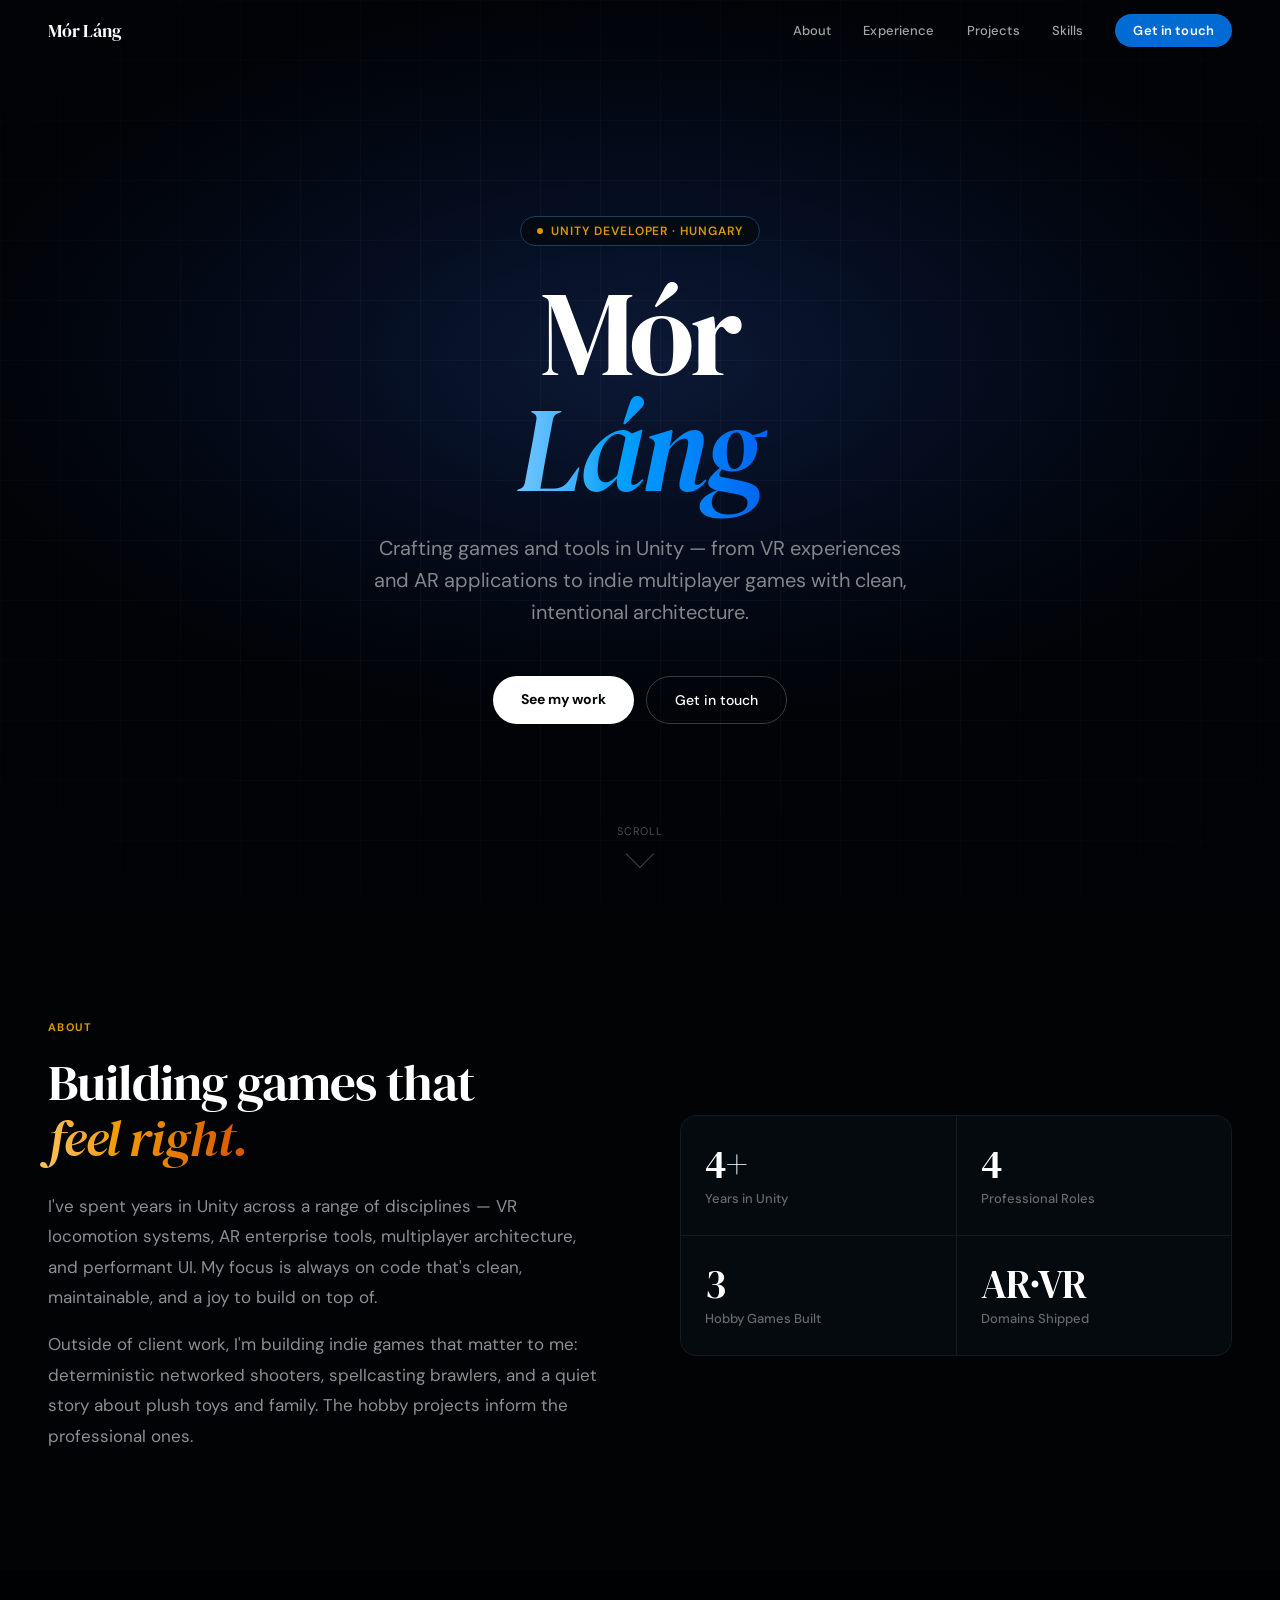
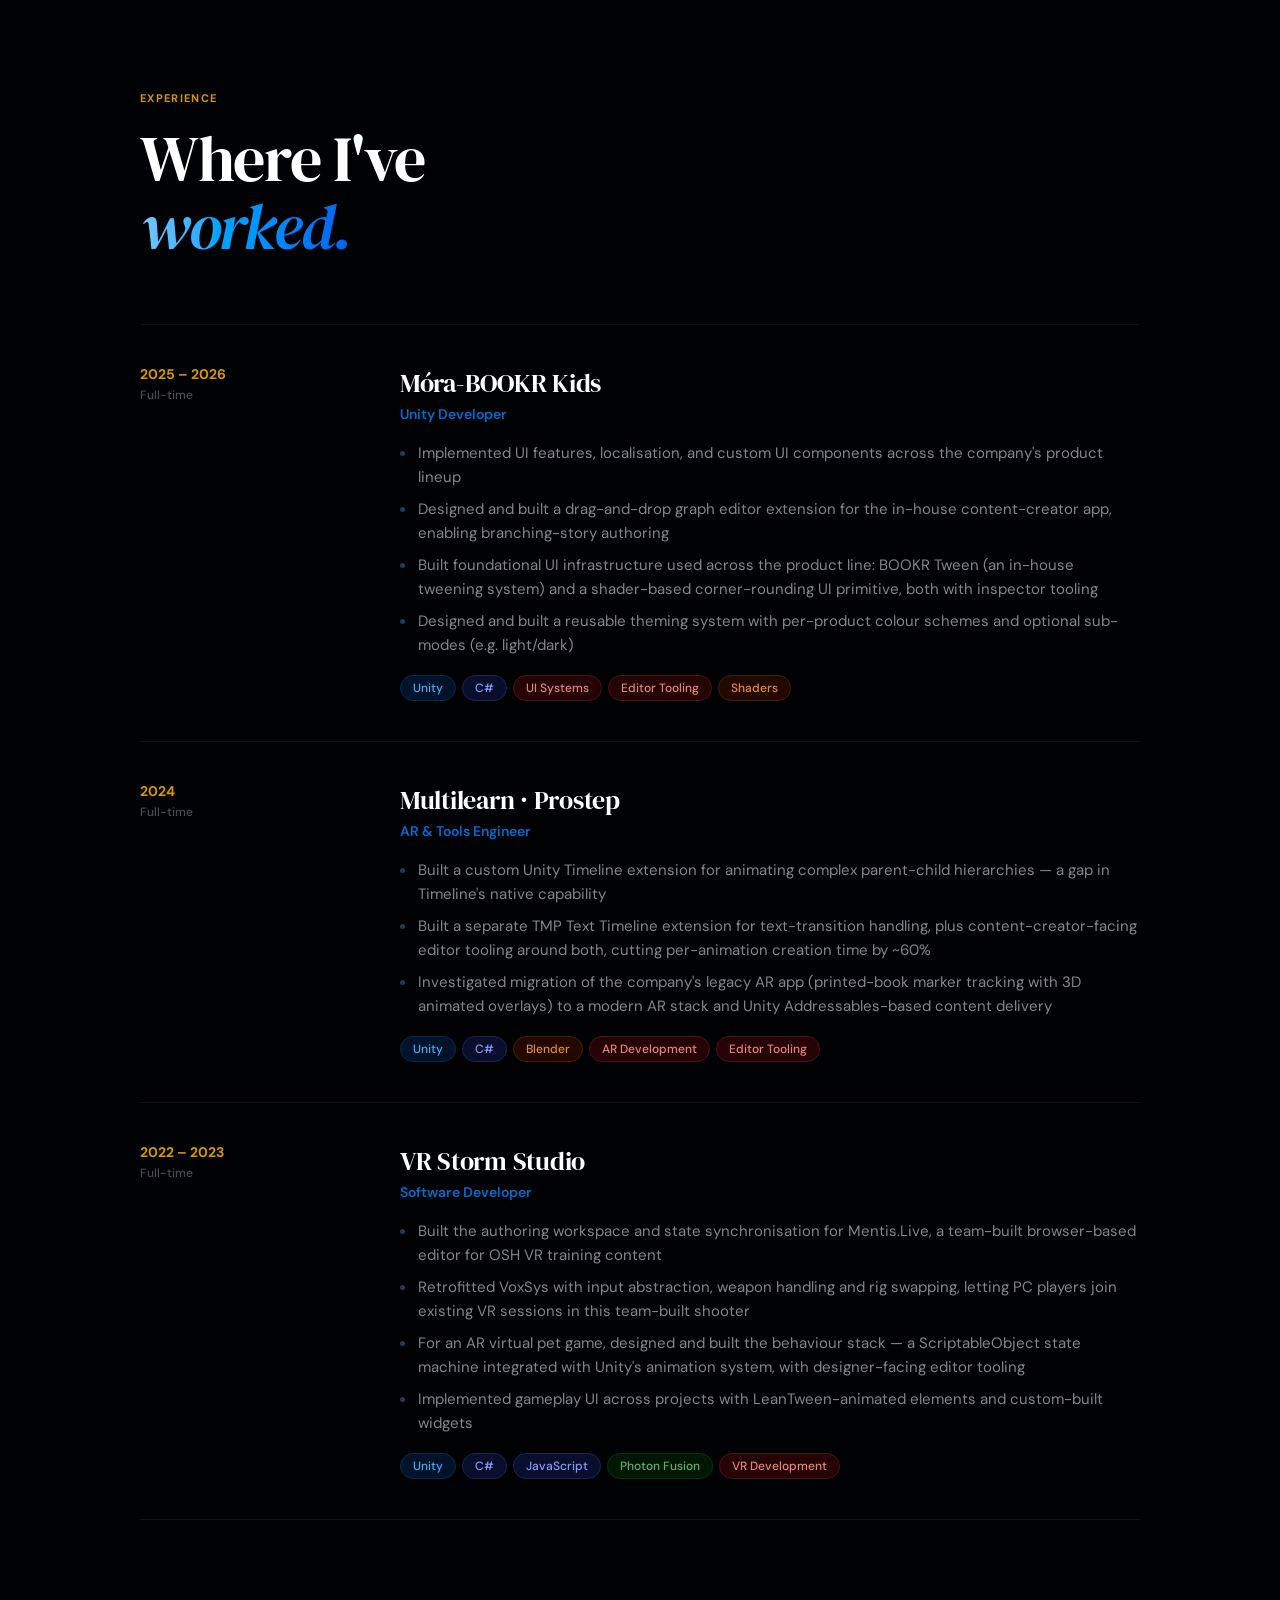
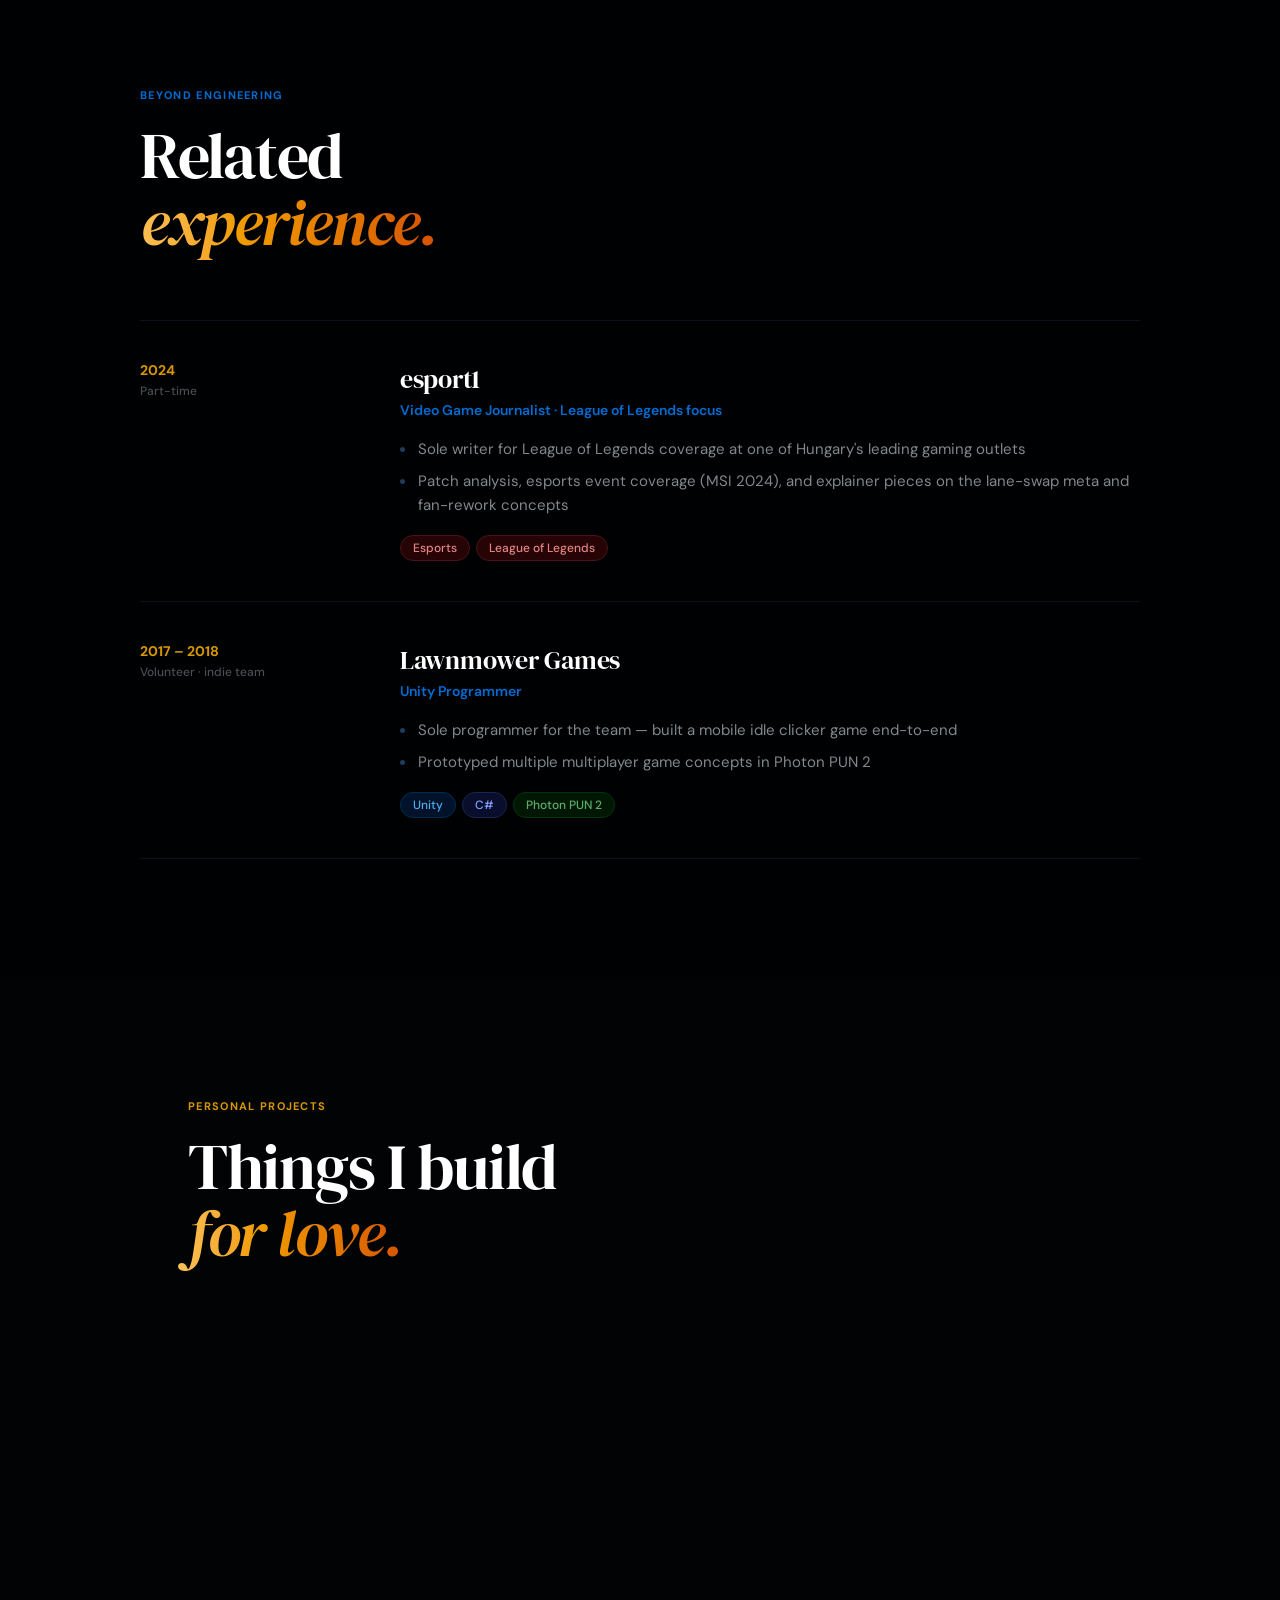
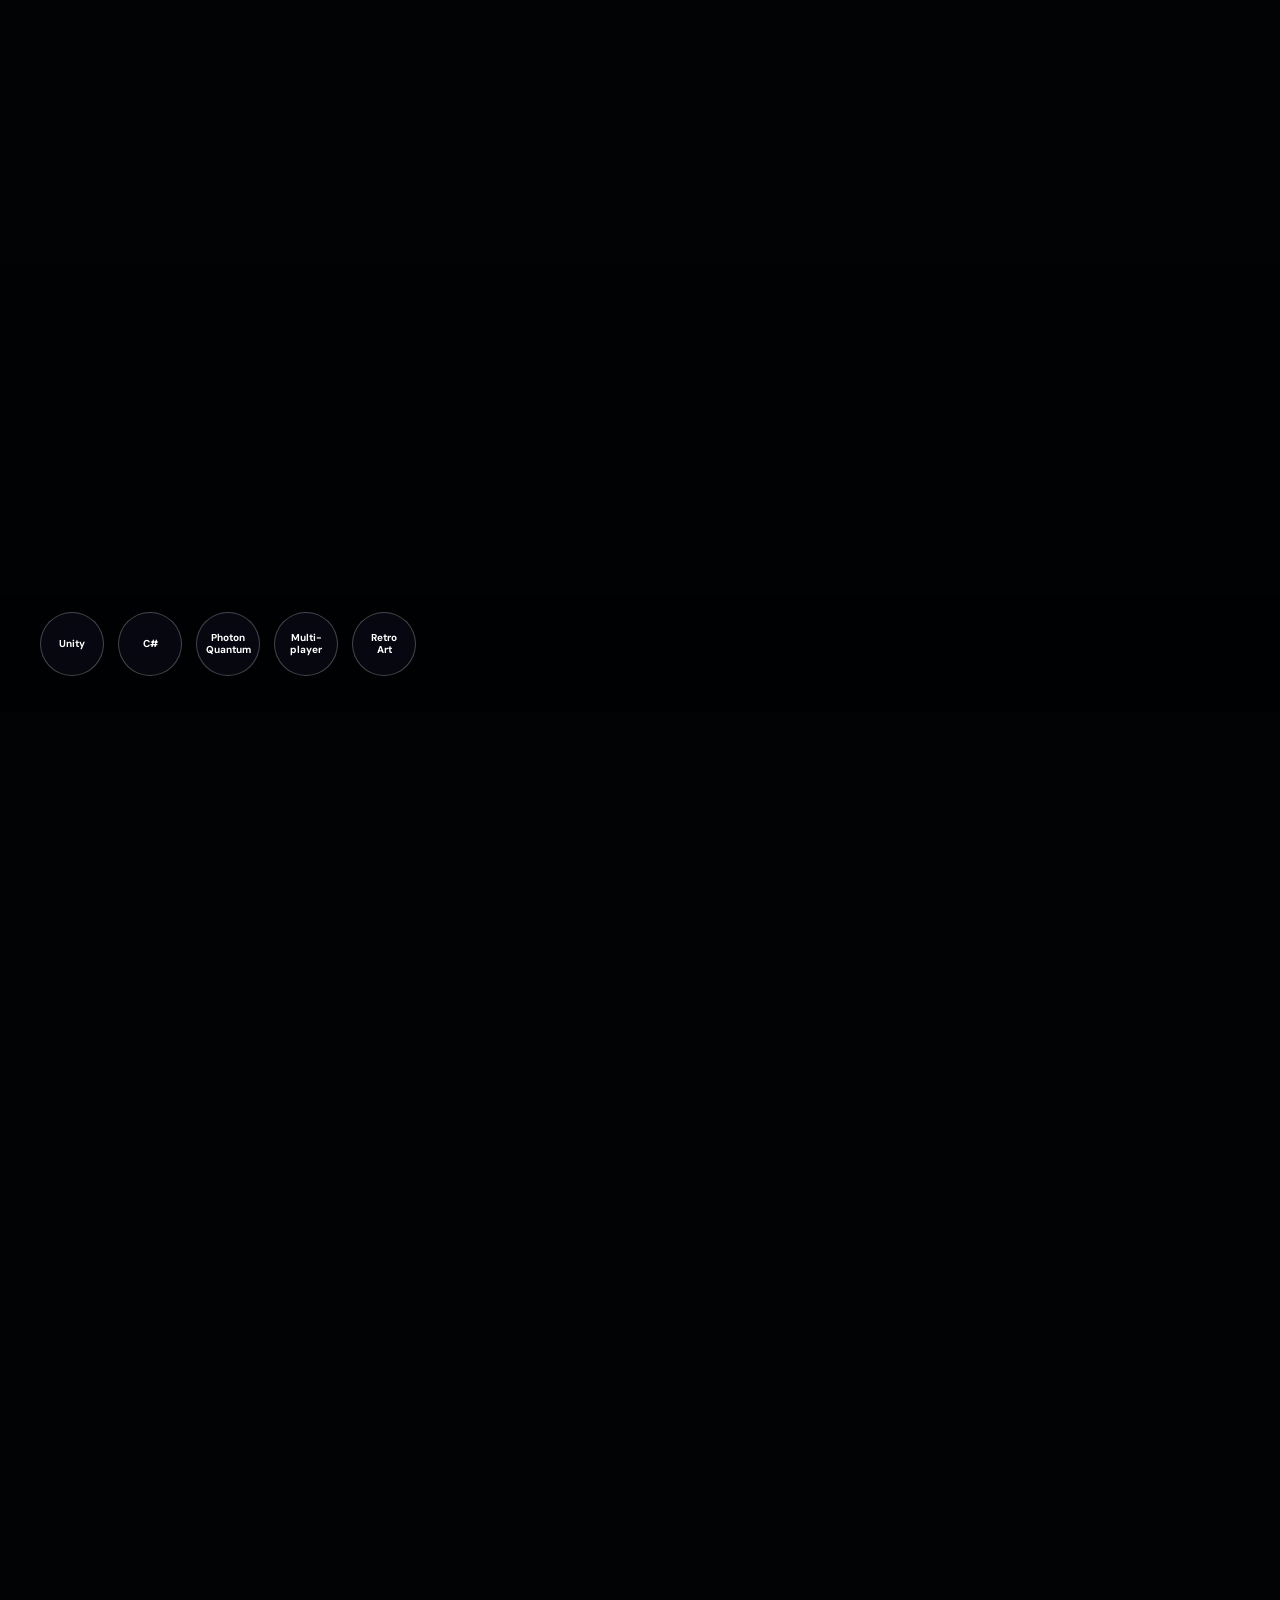
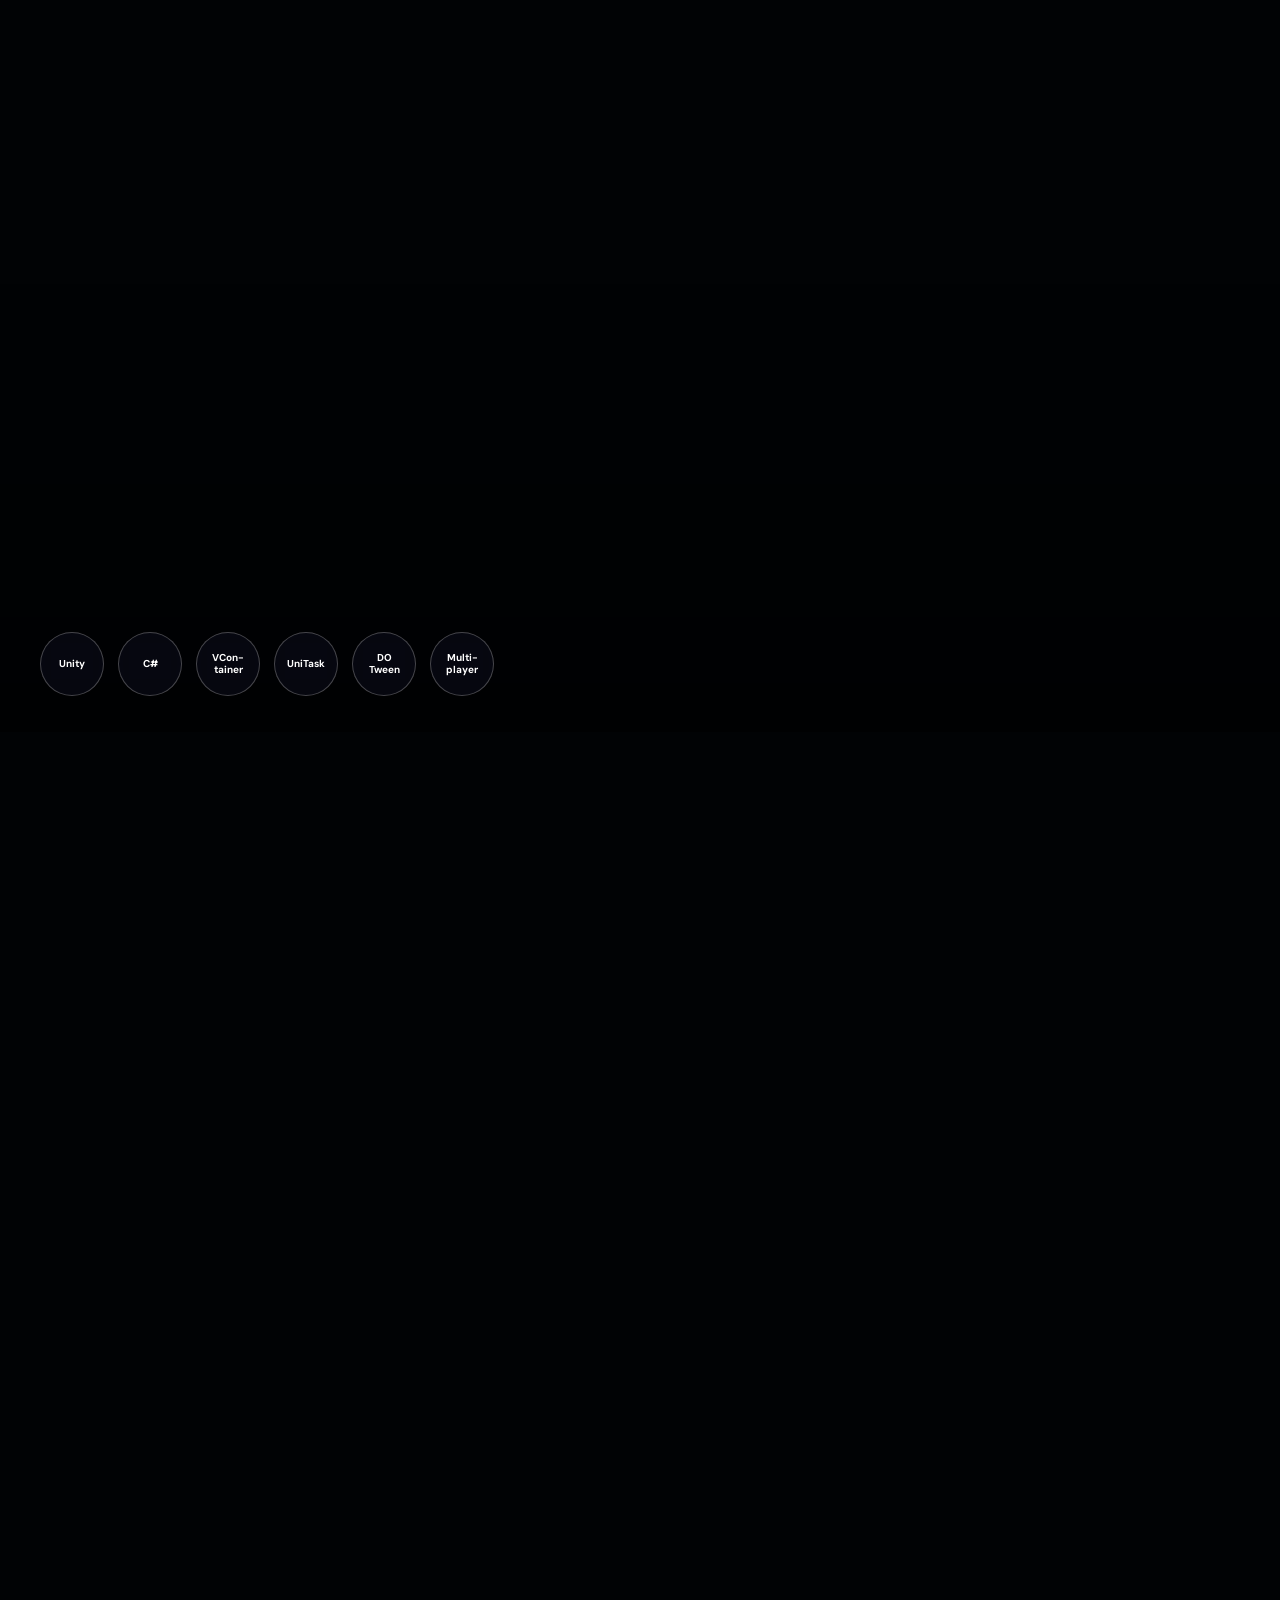
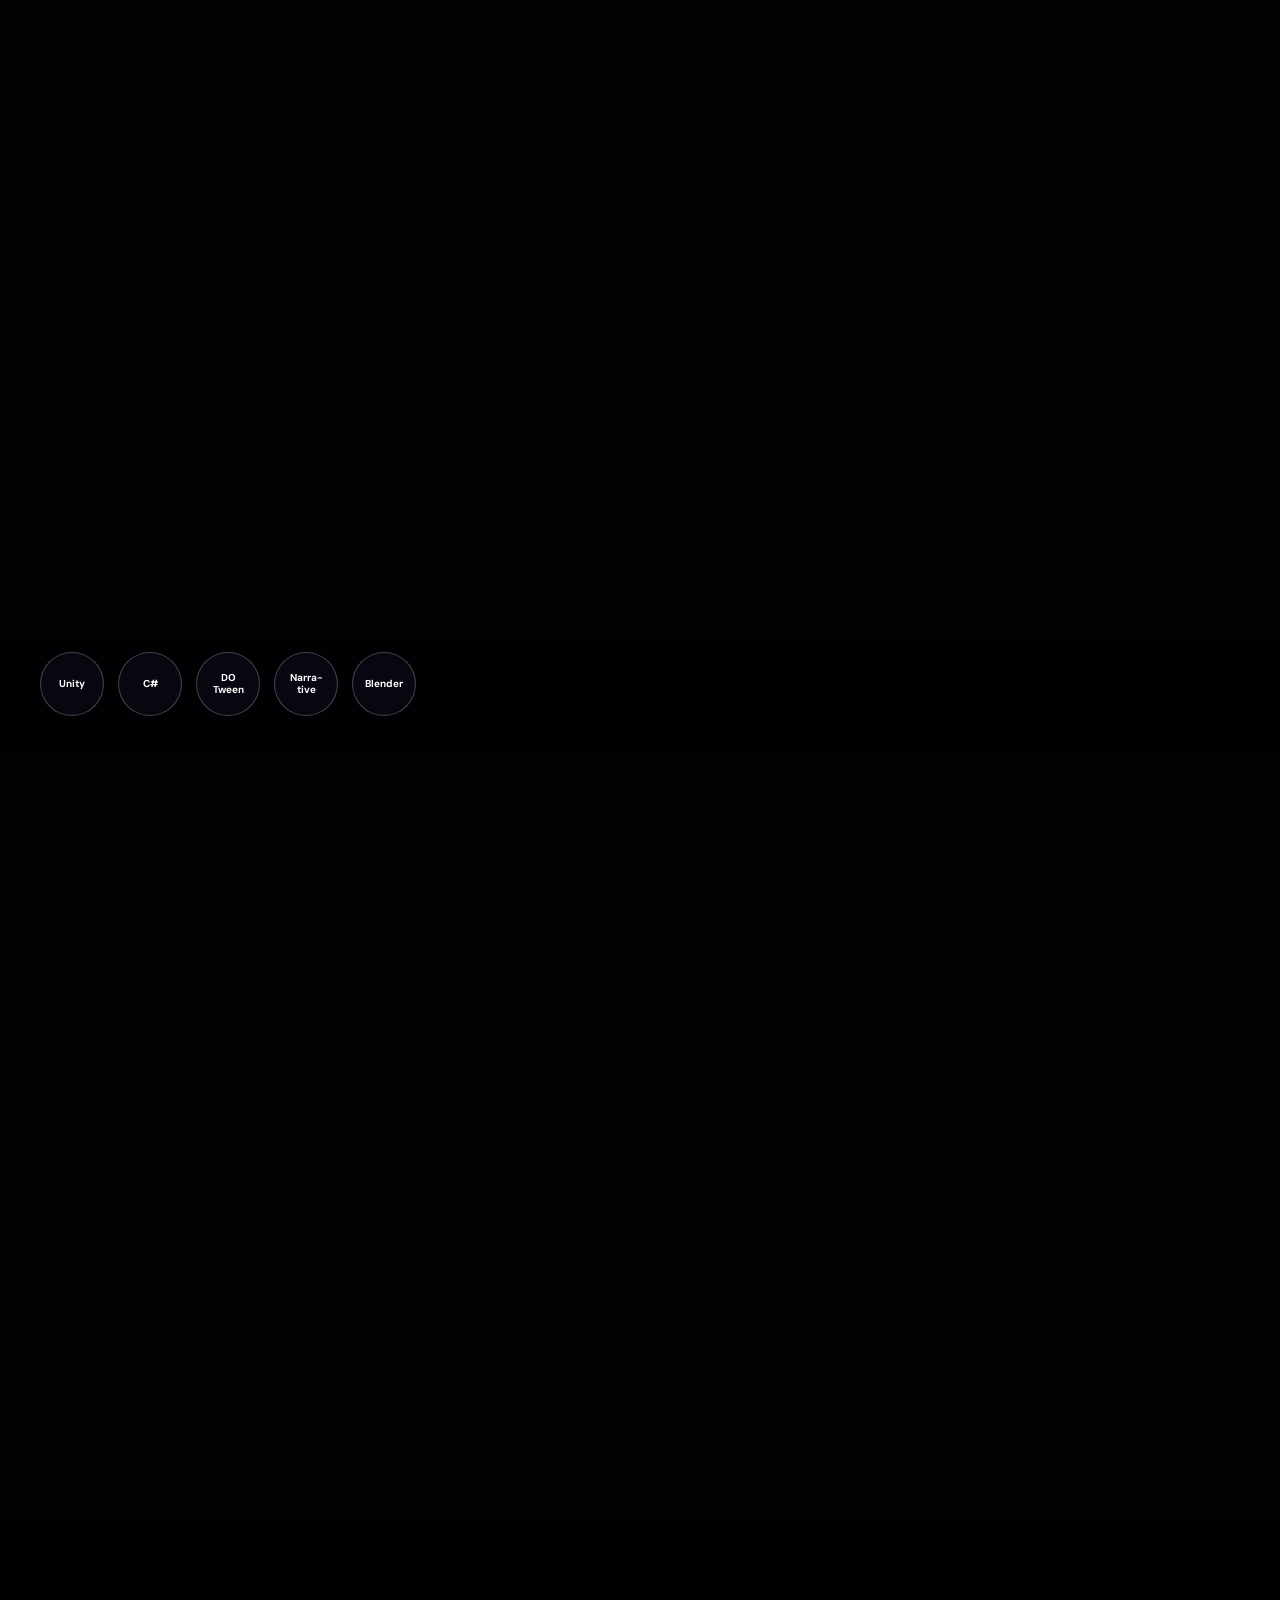
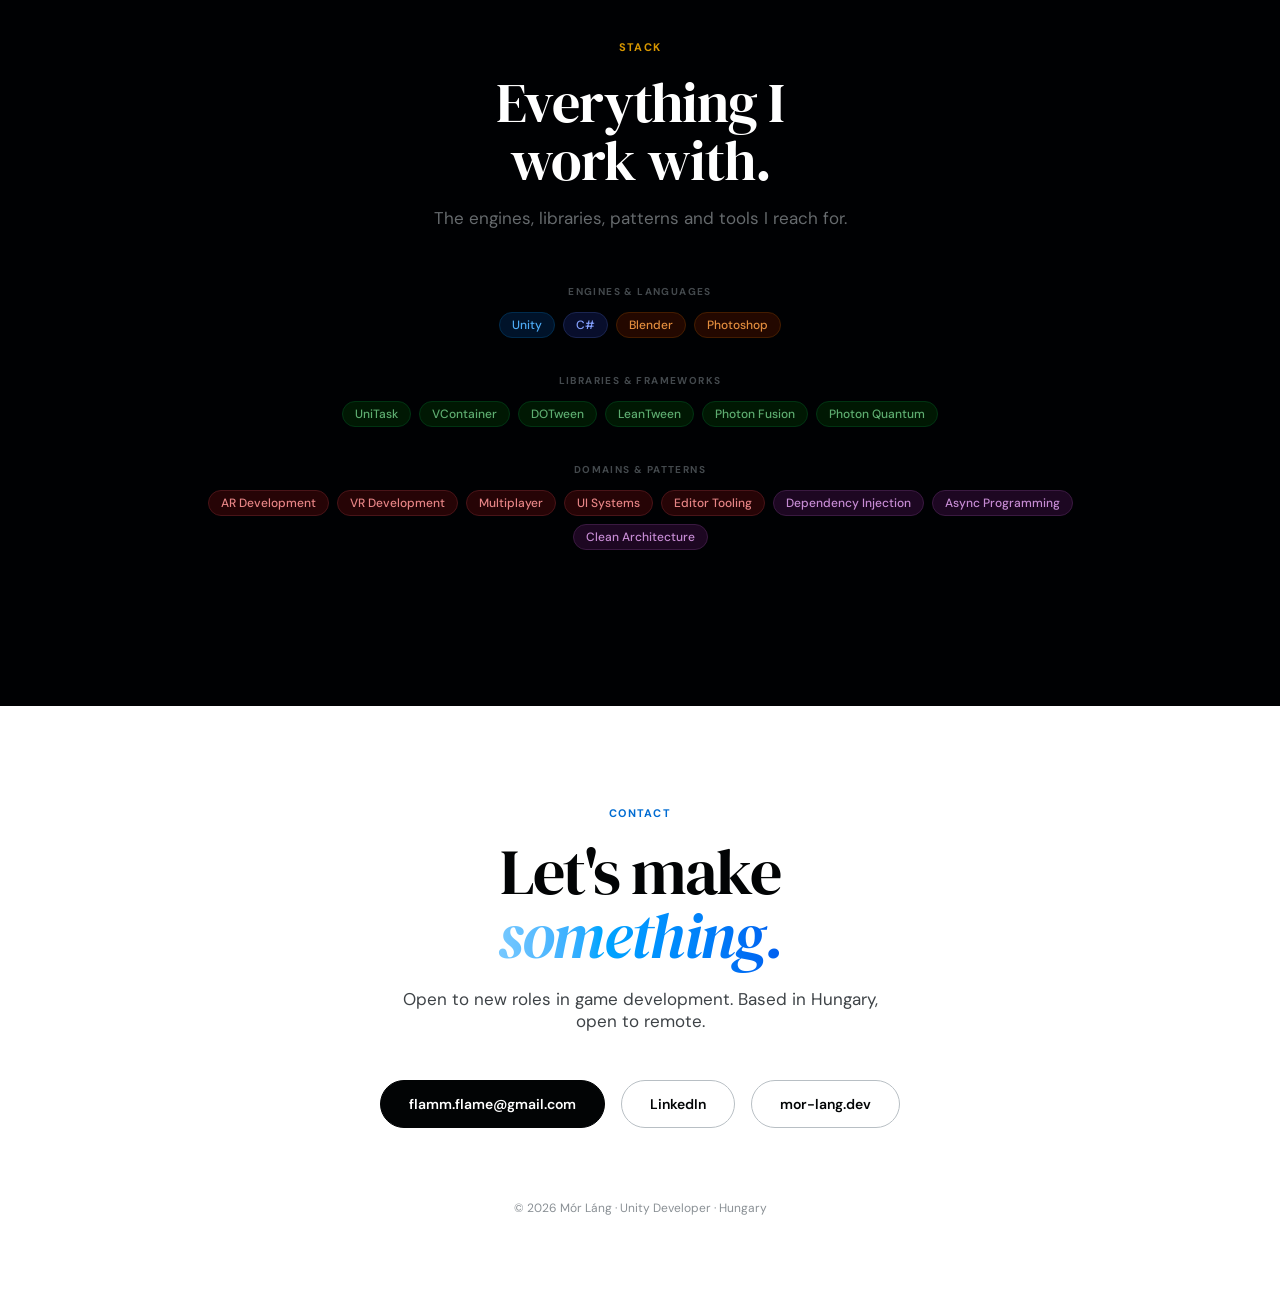
==== commit 920a3861: "mobile design" ====
--- a/index.html
+++ b/index.html
@@ -102,6 +102,10 @@
     }
     .hero-name em {
       font-style: italic;
+      display: inline-block;
+      padding: 0.2em 0.3em 0.35em 0.15em;
+      margin: -0.2em -0.3em -0.35em -0.15em;
+      line-height: 1;
       background: linear-gradient(90deg, oklch(82% 0.12 245) 0%, oklch(48% 0.28 245) 100%);
       -webkit-background-clip: text; -webkit-text-fill-color: transparent; background-clip: text;
     }
@@ -157,9 +161,12 @@
 
     /* ── Experience ── */
     #experience { background: oklch(7% 0.012 245); }
+    #related { background: oklch(7% 0.012 245); padding-top: 48px; }
+    #related .exp-heading span { background: linear-gradient(90deg, oklch(85% 0.14 80) 0%, oklch(58% 0.22 60) 100%); -webkit-background-clip: text; -webkit-text-fill-color: transparent; background-clip: text; }
+    #related .section-label { color: var(--accent); }
     .exp-inner { max-width: 1000px; margin: 0 auto; }
     .exp-heading { font-family: 'DM Serif Display', serif; font-size: clamp(40px,5vw,64px); font-weight: 400; letter-spacing: -0.02em; margin-bottom: 64px; line-height: 1.05; }
-    .exp-heading span { background: linear-gradient(90deg, oklch(82% 0.12 245) 0%, oklch(48% 0.28 245) 100%); -webkit-background-clip: text; -webkit-text-fill-color: transparent; background-clip: text; font-style: italic; }
+    .exp-heading span { display: inline-block; padding: 0.2em 0.35em 0.38em 0.15em; margin: -0.2em -0.35em -0.38em -0.15em; line-height: 1; background: linear-gradient(90deg, oklch(82% 0.12 245) 0%, oklch(48% 0.28 245) 100%); -webkit-background-clip: text; -webkit-text-fill-color: transparent; background-clip: text; font-style: italic; }
     .exp-list { display: flex; flex-direction: column; }
     .exp-item { display: grid; grid-template-columns: 220px 1fr; gap: 40px; padding: 40px 0; border-top: 1px solid oklch(18% 0.015 245); transition: background 0.2s; }
     .exp-item:last-child { border-bottom: 1px solid oklch(18% 0.015 245); }
@@ -183,7 +190,7 @@
     #projects { background: var(--dark); }
     .projects-intro { max-width: 1000px; margin: 0 auto; padding: 120px 48px 80px; }
     .projects-heading { font-family: 'DM Serif Display', serif; font-size: clamp(40px,5vw,64px); font-weight: 400; letter-spacing: -0.02em; margin-bottom: 64px; line-height: 1.05; }
-    .projects-heading span { background: linear-gradient(90deg, oklch(85% 0.14 80) 0%, oklch(58% 0.22 60) 100%); -webkit-background-clip: text; -webkit-text-fill-color: transparent; background-clip: text; font-style: italic; }
+    .projects-heading span { display: inline-block; padding: 0.2em 0.35em 0.38em 0.225em; margin: -0.2em -0.35em -0.38em -0.225em; line-height: 1; background: linear-gradient(90deg, oklch(85% 0.14 80) 0%, oklch(58% 0.22 60) 100%); -webkit-background-clip: text; -webkit-text-fill-color: transparent; background-clip: text; font-style: italic; }
     .scroller-track { position: relative; height: 180vh; }
     .project-sticky-scene { position: sticky; top: 0; height: 100vh; overflow: hidden; display: block; }
     .sticky-screenshot {
@@ -246,7 +253,7 @@
     /* ── Contact ── */
     #contact { background: #fff; color: var(--ink); text-align: center; padding: 100px 48px 80px; }
     .contact-heading { font-family: 'DM Serif Display', serif; font-size: clamp(40px,5vw,64px); font-weight: 400; letter-spacing: -0.03em; line-height: 1.0; margin-bottom: 20px; color: var(--ink); }
-    .contact-heading em { background: linear-gradient(90deg, oklch(82% 0.12 245) 0%, oklch(48% 0.28 245) 100%); -webkit-background-clip: text; -webkit-text-fill-color: transparent; background-clip: text; }
+    .contact-heading em { display: inline-block; padding: 0.2em 0.35em 0.38em 0.15em; margin: -0.2em -0.35em -0.38em -0.15em; line-height: 1; background: linear-gradient(90deg, oklch(82% 0.12 245) 0%, oklch(48% 0.28 245) 100%); -webkit-background-clip: text; -webkit-text-fill-color: transparent; background-clip: text; }
     .contact-sub { font-size: 17px; color: var(--ink2); margin-bottom: 48px; max-width: 480px; margin-left: auto; margin-right: auto; }
     .contact-links { display: flex; gap: 16px; justify-content: center; flex-wrap: wrap; margin-bottom: 72px; }
     .contact-link { padding: 14px 28px; border: 1.5px solid oklch(80% 0.01 240); border-radius: 999px; font-size: 14px; font-weight: 600; color: var(--ink); text-decoration: none; transition: border-color 0.2s, background 0.2s; }
@@ -254,6 +261,157 @@
     .contact-link.primary { background: var(--ink); color: #fff; border-color: var(--ink); }
     .contact-link.primary:hover { background: oklch(22% 0.01 240); }
     .footer-line { font-size: 12px; color: oklch(65% 0.01 240); }
+
+    /* ── Mobile nav hamburger ── */
+    .nav-hamburger {
+      display: none;
+      flex-direction: column;
+      gap: 5px;
+      cursor: pointer;
+      padding: 6px;
+      z-index: 200;
+    }
+    .nav-hamburger span {
+      display: block;
+      width: 22px; height: 2px;
+      background: #fff;
+      border-radius: 2px;
+      transition: transform 0.3s, opacity 0.3s;
+    }
+    .nav-hamburger.open span:nth-child(1) { transform: translateY(7px) rotate(45deg); }
+    .nav-hamburger.open span:nth-child(2) { opacity: 0; }
+    .nav-hamburger.open span:nth-child(3) { transform: translateY(-7px) rotate(-45deg); }
+
+    .nav-drawer {
+      display: none;
+      position: fixed;
+      inset: 0;
+      z-index: 150;
+      background: oklch(9% 0.015 245);
+      flex-direction: column;
+      align-items: center;
+      justify-content: center;
+      gap: 36px;
+    }
+    .nav-drawer.open { display: flex; }
+    .nav-drawer a {
+      font-family: 'DM Serif Display', serif;
+      font-size: 32px;
+      font-weight: 400;
+      color: #fff;
+      text-decoration: none;
+      letter-spacing: -0.01em;
+      transition: color 0.2s;
+    }
+    .nav-drawer a:hover { color: oklch(72% 0.16 80); }
+    .nav-drawer a.cta {
+      font-family: 'DM Sans', sans-serif;
+      font-size: 15px;
+      font-weight: 700;
+      padding: 14px 32px;
+      background: var(--accent);
+      border-radius: 999px;
+      letter-spacing: 0;
+    }
+
+    /* ── Mobile project cards ── */
+    .mobile-project-card {
+      display: none;
+      margin: 0 20px 24px;
+      border: 1px solid oklch(20% 0.015 245);
+      border-radius: 20px;
+      overflow: hidden;
+      background: var(--dark2);
+    }
+    .mobile-project-img {
+      height: 180px;
+      background: repeating-linear-gradient(-45deg, oklch(12% 0.015 245) 0px, oklch(12% 0.015 245) 14px, oklch(16% 0.015 245) 14px, oklch(16% 0.015 245) 28px);
+      display: flex; align-items: center; justify-content: center;
+    }
+    .mobile-project-img span { font-family: monospace; font-size: 12px; color: oklch(38% 0.01 240); }
+    .mobile-project-info { padding: 28px 24px; }
+    .mobile-project-meta { display: flex; align-items: center; gap: 10px; margin-bottom: 12px; flex-wrap: wrap; }
+    .mobile-project-title { font-family: 'DM Serif Display', serif; font-size: 26px; font-weight: 400; letter-spacing: -0.02em; color: #fff; margin-bottom: 10px; }
+    .mobile-project-desc { font-size: 14px; line-height: 1.7; color: oklch(62% 0.008 240); margin-bottom: 16px; }
+    .mobile-project-techs { display: flex; flex-wrap: wrap; gap: 6px; }
+    .mobile-project-techs .tag {
+      background: oklch(18% 0.06 245);
+      color: oklch(72% 0.14 245);
+      border-color: oklch(28% 0.08 245);
+      cursor: pointer;
+      transition: background 0.2s, border-color 0.2s;
+    }
+    .mobile-project-techs .tag.active {
+      background: oklch(28% 0.10 245);
+      border-color: oklch(72% 0.16 80);
+      color: #fff;
+    }
+    .mobile-tech-desc {
+      margin-top: 16px;
+      padding: 14px 16px;
+      background: oklch(11% 0.015 245);
+      border: 1px solid oklch(22% 0.02 245);
+      border-radius: 12px;
+      font-size: 13px;
+      line-height: 1.6;
+      color: oklch(72% 0.008 240);
+      display: none;
+    }
+    .mobile-tech-desc.visible { display: block; }
+    .mobile-tech-desc-label {
+      font-size: 10px;
+      font-weight: 700;
+      letter-spacing: 0.12em;
+      text-transform: uppercase;
+      color: var(--accent2);
+      margin-bottom: 6px;
+    }
+
+    /* ── Responsive ── */
+    @media (max-width: 768px) {
+      /* Nav */
+      nav { padding: 0 20px; }
+      .nav-links { display: none; }
+      .nav-hamburger { display: flex; }
+
+      /* Hero */
+      #hero { padding: 100px 24px 72px; }
+      .hero-name { font-size: clamp(56px, 14vw, 80px); }
+      .hero-sub { font-size: 16px; margin-bottom: 36px; }
+      .hero-actions { flex-direction: column; align-items: center; }
+      .btn-primary, .btn-ghost { width: 100%; max-width: 280px; text-align: center; }
+
+      /* About */
+      section { padding: 72px 24px; }
+      #about { grid-template-columns: 1fr; gap: 40px; }
+      .about-headline { font-size: clamp(30px, 8vw, 42px); }
+      .about-body { font-size: 15px; }
+
+      /* Experience */
+      .exp-heading { font-size: clamp(32px, 8vw, 48px); margin-bottom: 40px; }
+      .exp-item { grid-template-columns: 1fr; gap: 8px; padding: 28px 0; }
+      .exp-meta { display: flex; gap: 12px; align-items: baseline; }
+      .exp-company { font-size: 22px; }
+      .exp-bullets li { font-size: 14px; }
+
+      /* Projects — hide scroll-jack, show cards */
+      .projects-intro { padding: 72px 24px 40px; }
+      .projects-heading { font-size: clamp(32px, 8vw, 48px); margin-bottom: 0; }
+      .scroller-track { display: none; }
+      .mobile-project-card { display: block; }
+
+      /* Skills */
+      #skills { padding: 72px 24px; }
+      .skills-heading { font-size: clamp(30px, 8vw, 44px); }
+      .skills-sub { font-size: 15px; margin-bottom: 40px; }
+
+      /* Contact */
+      #contact { padding: 72px 24px 60px; }
+      .contact-heading { font-size: clamp(34px, 8vw, 52px); }
+      .contact-sub { font-size: 15px; }
+      .contact-links { flex-direction: column; align-items: center; gap: 12px; margin-bottom: 48px; }
+      .contact-link { width: 100%; max-width: 280px; text-align: center; }
+    }
   </style>
 </head>
 <body>
@@ -262,7 +420,13 @@
 <nav id="main-nav">
   <div class="nav-logo" id="nav-logo"></div>
   <div class="nav-links" id="nav-links"></div>
+  <div class="nav-hamburger" id="nav-hamburger" aria-label="Open menu">
+    <span></span><span></span><span></span>
+  </div>
 </nav>
+
+<!-- Mobile full-screen drawer -->
+<div class="nav-drawer" id="nav-drawer"></div>
 
 <section id="hero">
   <div class="hero-bg"></div>
@@ -298,12 +462,21 @@
   </div>
 </section>
 
+<section id="related">
+  <div class="exp-inner">
+    <div class="section-label reveal" id="related-label"></div>
+    <h2 class="exp-heading reveal reveal-delay-1" id="related-heading"></h2>
+    <div class="exp-list" id="related-list"></div>
+  </div>
+</section>
+
 <div id="projects">
   <div class="projects-intro">
     <div class="section-label reveal" id="projects-label"></div>
     <h2 class="projects-heading reveal reveal-delay-1" id="projects-heading"></h2>
   </div>
   <div id="projects-tracks"></div>
+  <div id="projects-mobile" style="padding-bottom: 48px;"></div>
 </div>
 
 <section id="skills">
@@ -345,6 +518,32 @@
   const cta = el('a', 'nav-cta', nav.cta.label);
   cta.href = nav.cta.href;
   linksEl.appendChild(cta);
+
+  // Mobile drawer — same links, different presentation
+  const drawer = document.getElementById('nav-drawer');
+  nav.links.forEach(l => {
+    const a = el('a', '', l.label);
+    a.href = l.href;
+    drawer.appendChild(a);
+  });
+  const drawerCta = el('a', 'cta', nav.cta.label);
+  drawerCta.href = nav.cta.href;
+  drawer.appendChild(drawerCta);
+
+  // Hamburger toggle
+  const burger = document.getElementById('nav-hamburger');
+  function closeDrawer() {
+    burger.classList.remove('open');
+    drawer.classList.remove('open');
+    document.body.style.overflow = '';
+  }
+  burger.addEventListener('click', () => {
+    const isOpen = burger.classList.toggle('open');
+    drawer.classList.toggle('open', isOpen);
+    document.body.style.overflow = isOpen ? 'hidden' : '';
+  });
+  // Close drawer when a link is tapped
+  drawer.querySelectorAll('a').forEach(a => a.addEventListener('click', closeDrawer));
 }
 
 function buildHero(hero) {
@@ -364,7 +563,7 @@
 function buildAbout(about) {
   document.getElementById('about-label').textContent = about.sectionLabel;
   document.getElementById('about-headline').innerHTML =
-    about.headline + '<br /><em style="font-style:italic;display:inline-block;background:linear-gradient(90deg,oklch(85% 0.14 80) 0%,oklch(58% 0.22 60) 100%);-webkit-background-clip:text;-webkit-text-fill-color:transparent;background-clip:text;">'
+    about.headline + '<br /><em style="font-style:italic;display:inline-block;padding:0.2em 0.35em 0.38em 0.15em;margin:-0.2em -0.35em -0.38em -0.15em;line-height:1;background:linear-gradient(90deg,oklch(85% 0.14 80) 0%,oklch(58% 0.22 60) 100%);-webkit-background-clip:text;-webkit-text-fill-color:transparent;background-clip:text;">'
     + about.headlineAccent + '</em>';
   const body = document.getElementById('about-body');
   about.paragraphs.forEach(p => body.appendChild(el('p', '', p)));
@@ -377,12 +576,8 @@
   });
 }
 
-function buildExperience(exp) {
-  document.getElementById('exp-label').textContent = exp.sectionLabel;
-  document.getElementById('exp-heading').innerHTML =
-    exp.heading + '<br /><span>' + exp.headingAccent + '</span>';
-  const list = document.getElementById('exp-list');
-  exp.items.forEach(item => {
+function buildExperienceList(items, list) {
+  items.forEach(item => {
     const row = el('div', 'exp-item reveal');
     const meta = el('div', 'exp-meta');
     meta.appendChild(el('div', 'exp-period', item.period));
@@ -402,6 +597,21 @@
   });
 }
 
+function buildExperience(exp) {
+  document.getElementById('exp-label').textContent = exp.sectionLabel;
+  document.getElementById('exp-heading').innerHTML =
+    exp.heading + '<br /><span>' + exp.headingAccent + '</span>';
+  buildExperienceList(exp.items, document.getElementById('exp-list'));
+}
+
+function buildRelatedExperience(rel) {
+  if (!rel) return;
+  document.getElementById('related-label').textContent = rel.sectionLabel;
+  document.getElementById('related-heading').innerHTML =
+    rel.heading + '<br /><span>' + rel.headingAccent + '</span>';
+  buildExperienceList(rel.items, document.getElementById('related-list'));
+}
+
 function buildProjectTrack(project, i) {
   const track = el('div', 'scroller-track');
   track.id = 'track-' + i;
@@ -473,6 +683,59 @@
     projects.heading + '<br /><span>' + projects.headingAccent + '</span>';
   const container = document.getElementById('projects-tracks');
   projects.items.forEach((p, i) => container.appendChild(buildProjectTrack(p, i)));
+
+  // Mobile cards — simpler, tap-friendly alternative shown only at narrow widths
+  const mobile = document.getElementById('projects-mobile');
+  projects.items.forEach(p => {
+    const card = el('div', 'mobile-project-card reveal');
+    const img = el('div', 'mobile-project-img');
+    img.appendChild(el('span', '', p.screenshotLabel));
+    card.appendChild(img);
+
+    const info = el('div', 'mobile-project-info');
+    const meta = el('div', 'mobile-project-meta');
+    meta.appendChild(el('span', 'status-dot status-' + p.status, p.statusLabel));
+    meta.appendChild(el('span', 'project-genre', p.genre));
+    info.appendChild(meta);
+    info.appendChild(el('div', 'mobile-project-title', p.title));
+    info.appendChild(el('div', 'mobile-project-desc', p.description));
+    const techs = el('div', 'mobile-project-techs');
+    p.techs.forEach(t => {
+      const tag = el('span', 'tag', t.label);
+      tag.dataset.title = t.label;
+      tag.dataset.desc  = t.desc;
+      techs.appendChild(tag);
+    });
+    info.appendChild(techs);
+
+    // Tappable description panel
+    const descPanel = el('div', 'mobile-tech-desc');
+    const descLabel = el('div', 'mobile-tech-desc-label', 'Tap a tag above');
+    const descBody  = el('div', '', 'See how each technology is used in this project.');
+    descPanel.appendChild(descLabel);
+    descPanel.appendChild(descBody);
+    info.appendChild(descPanel);
+
+    // Wire taps
+    const tagEls = techs.querySelectorAll('.tag');
+    tagEls.forEach(tag => {
+      tag.addEventListener('click', () => {
+        const wasActive = tag.classList.contains('active');
+        tagEls.forEach(t => t.classList.remove('active'));
+        if (wasActive) {
+          descPanel.classList.remove('visible');
+        } else {
+          tag.classList.add('active');
+          descLabel.textContent = tag.dataset.title;
+          descBody.textContent = tag.dataset.desc;
+          descPanel.classList.add('visible');
+        }
+      });
+    });
+
+    card.appendChild(info);
+    mobile.appendChild(card);
+  });
 }
 
 function buildSkills(skills) {
@@ -635,6 +898,7 @@
     buildHero(data.hero);
     buildAbout(data.about);
     buildExperience(data.experience);
+    buildRelatedExperience(data.relatedExperience);
     buildProjects(data.projects);
     buildSkills(data.skills);
     buildContact(data.contact);
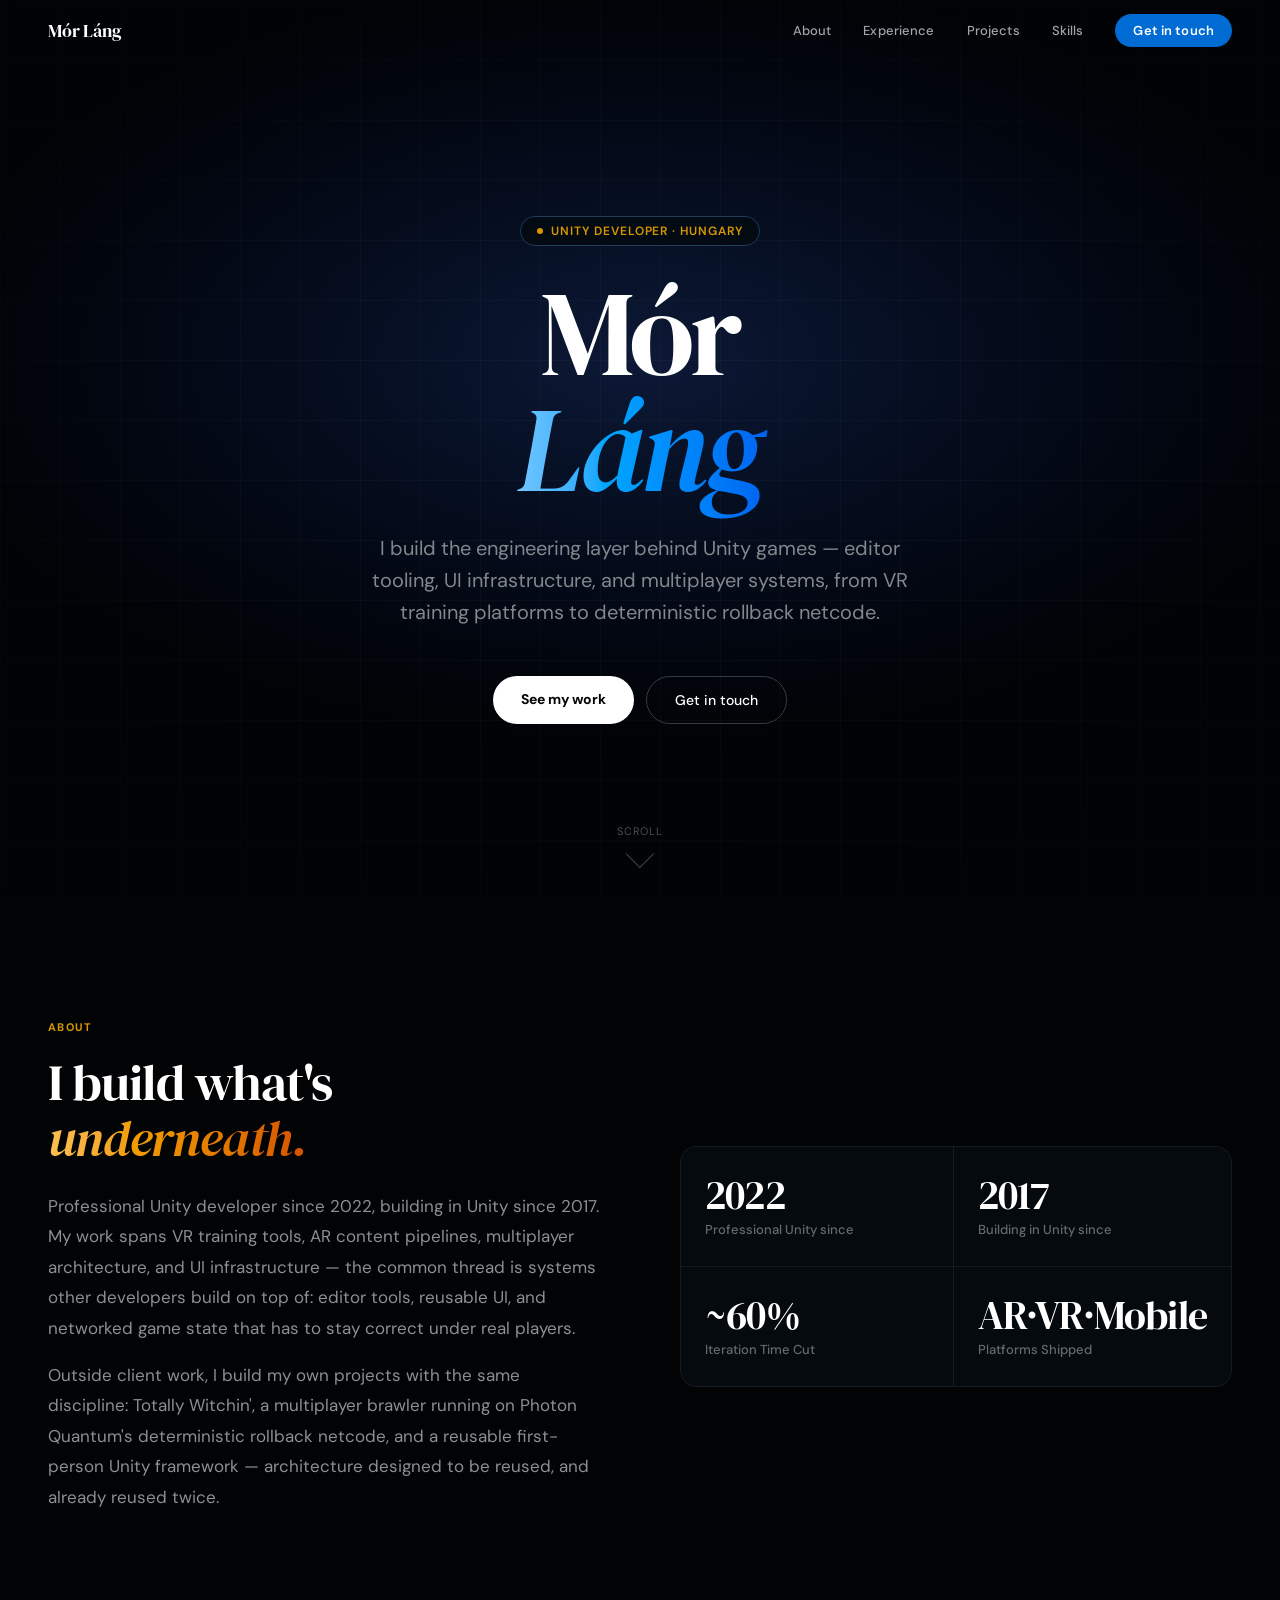
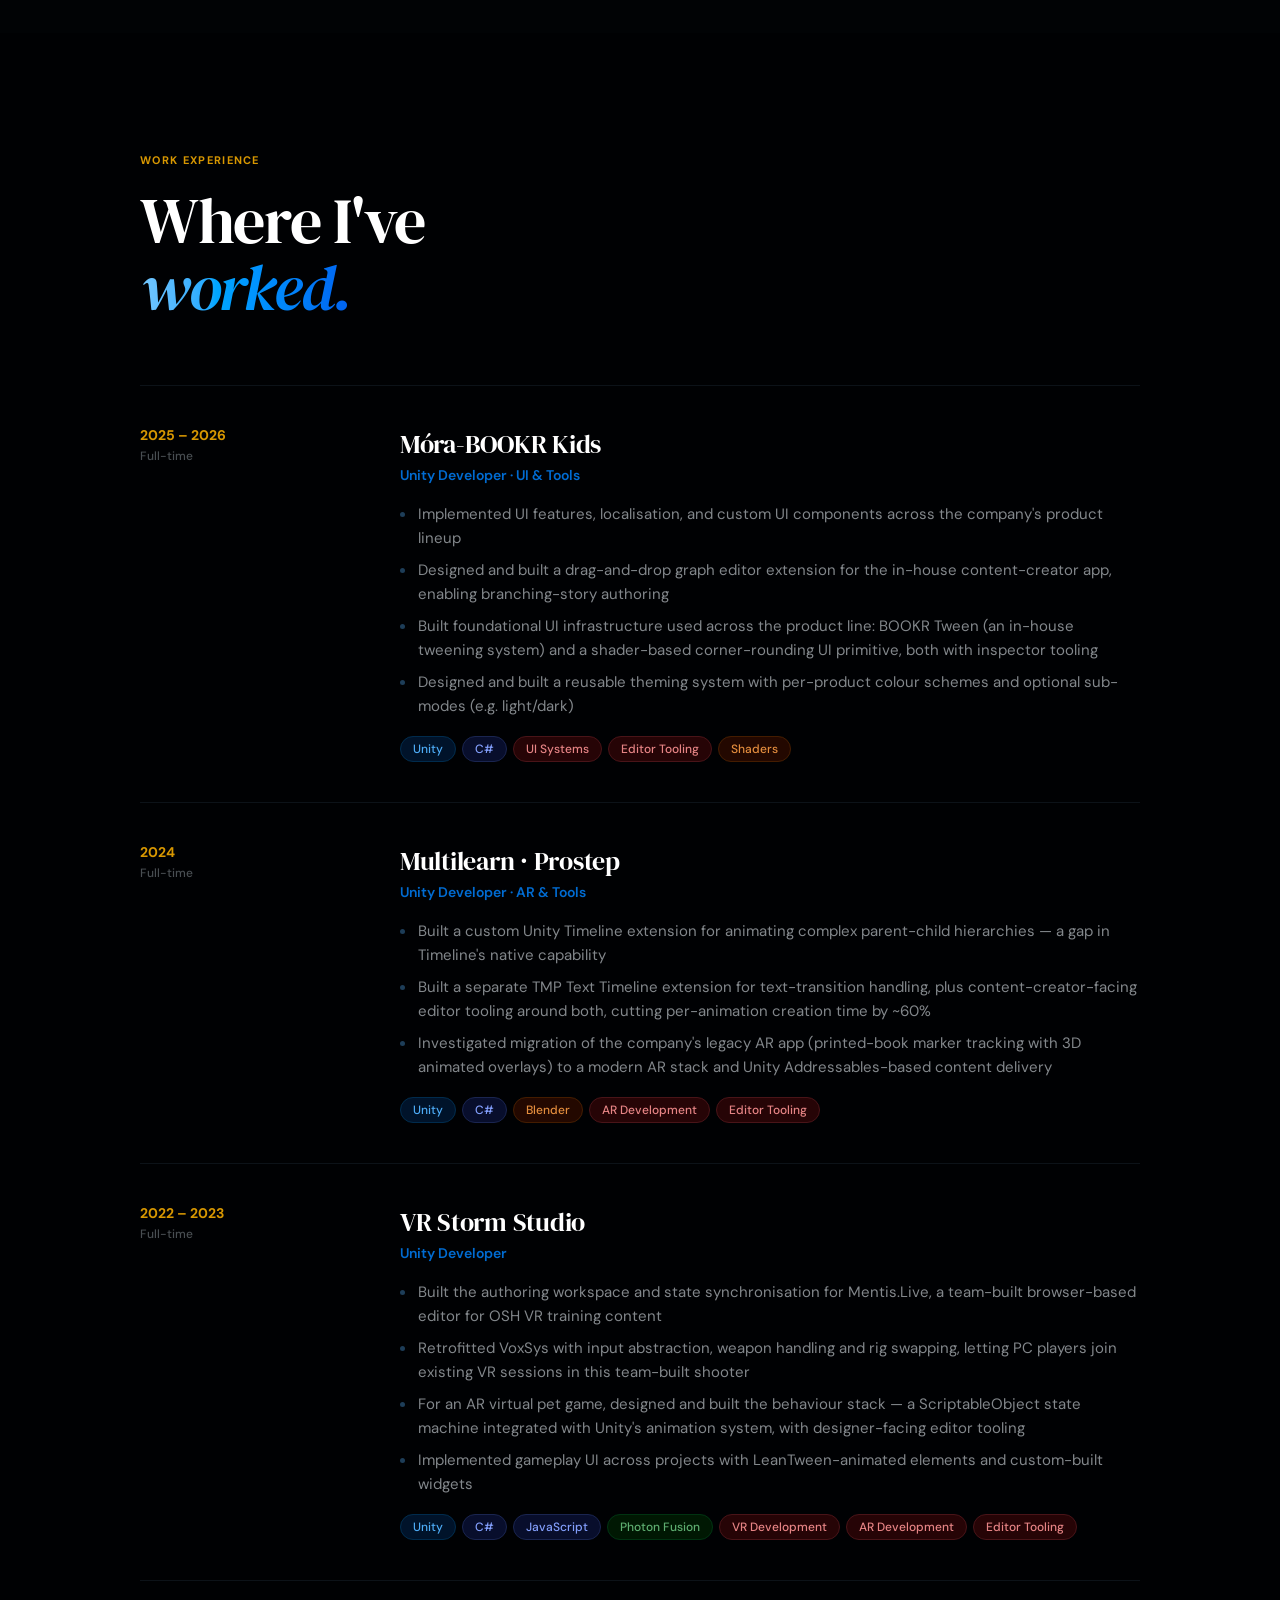
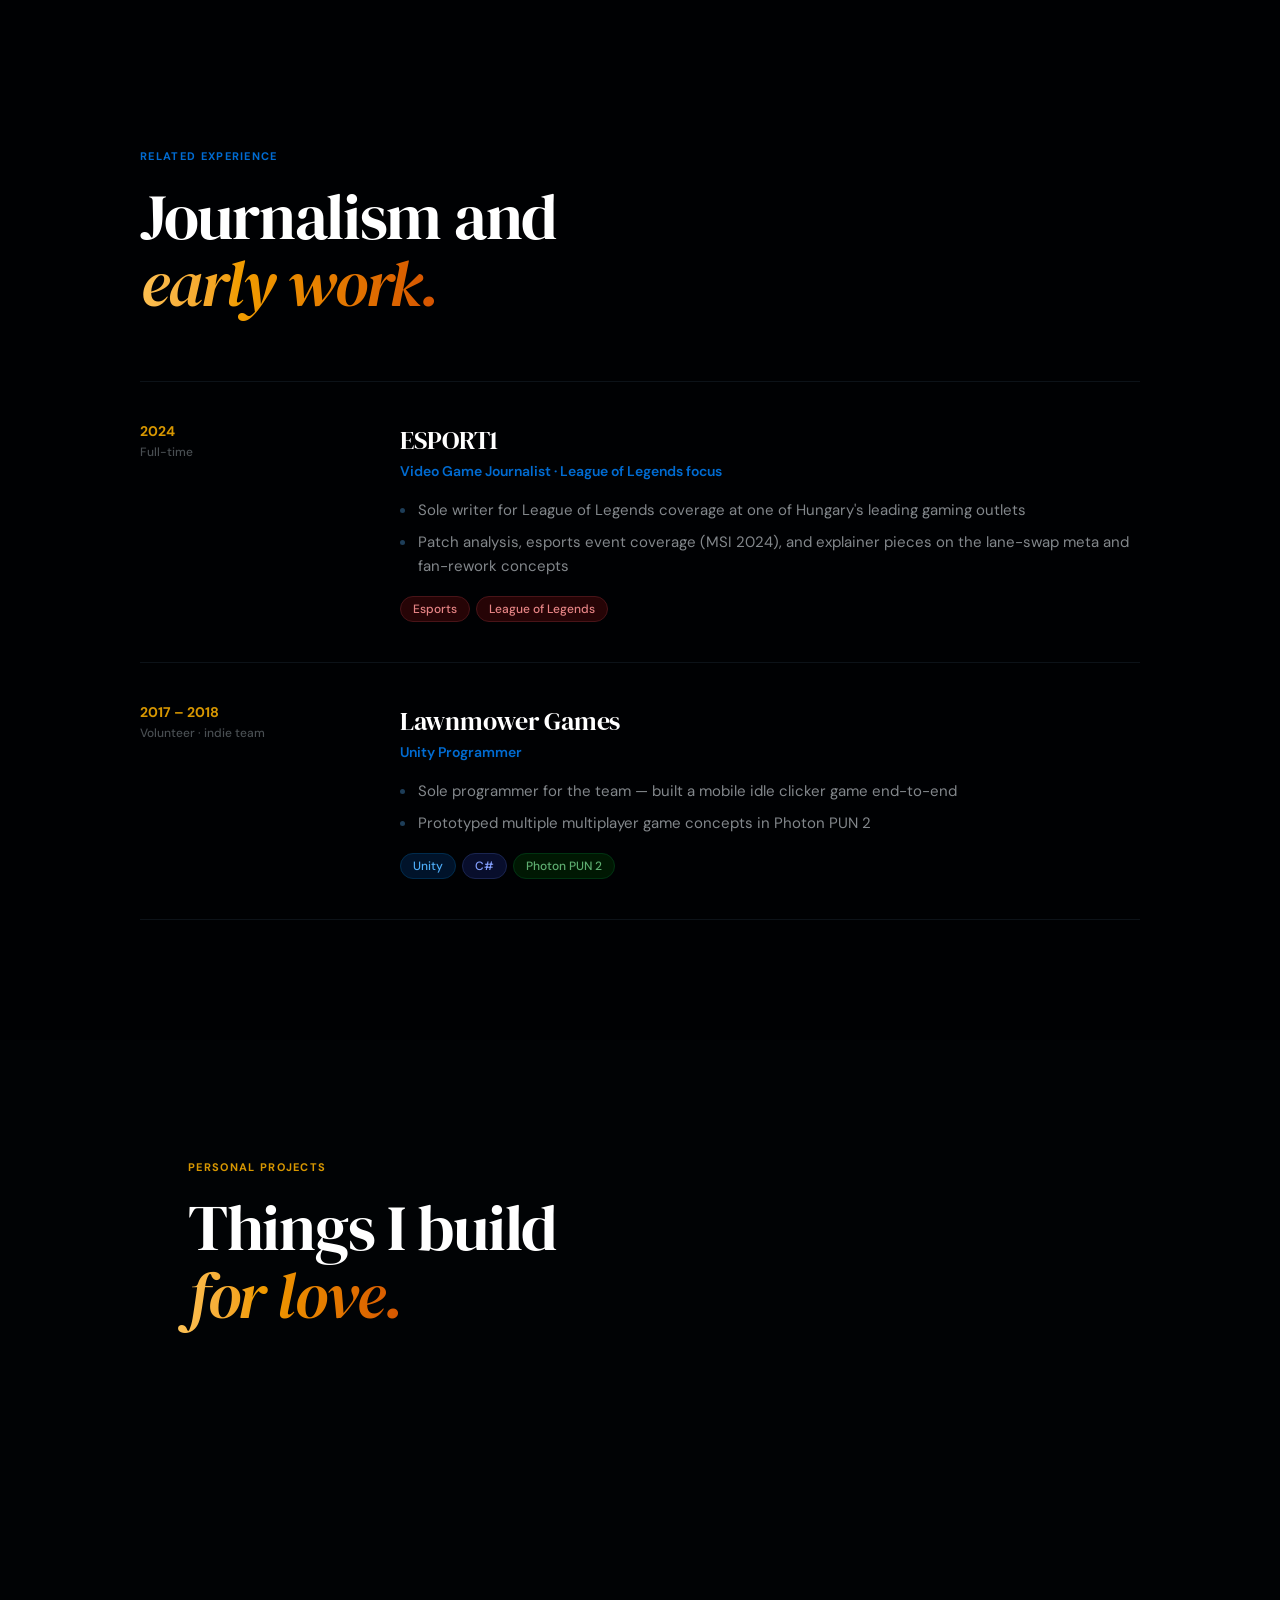
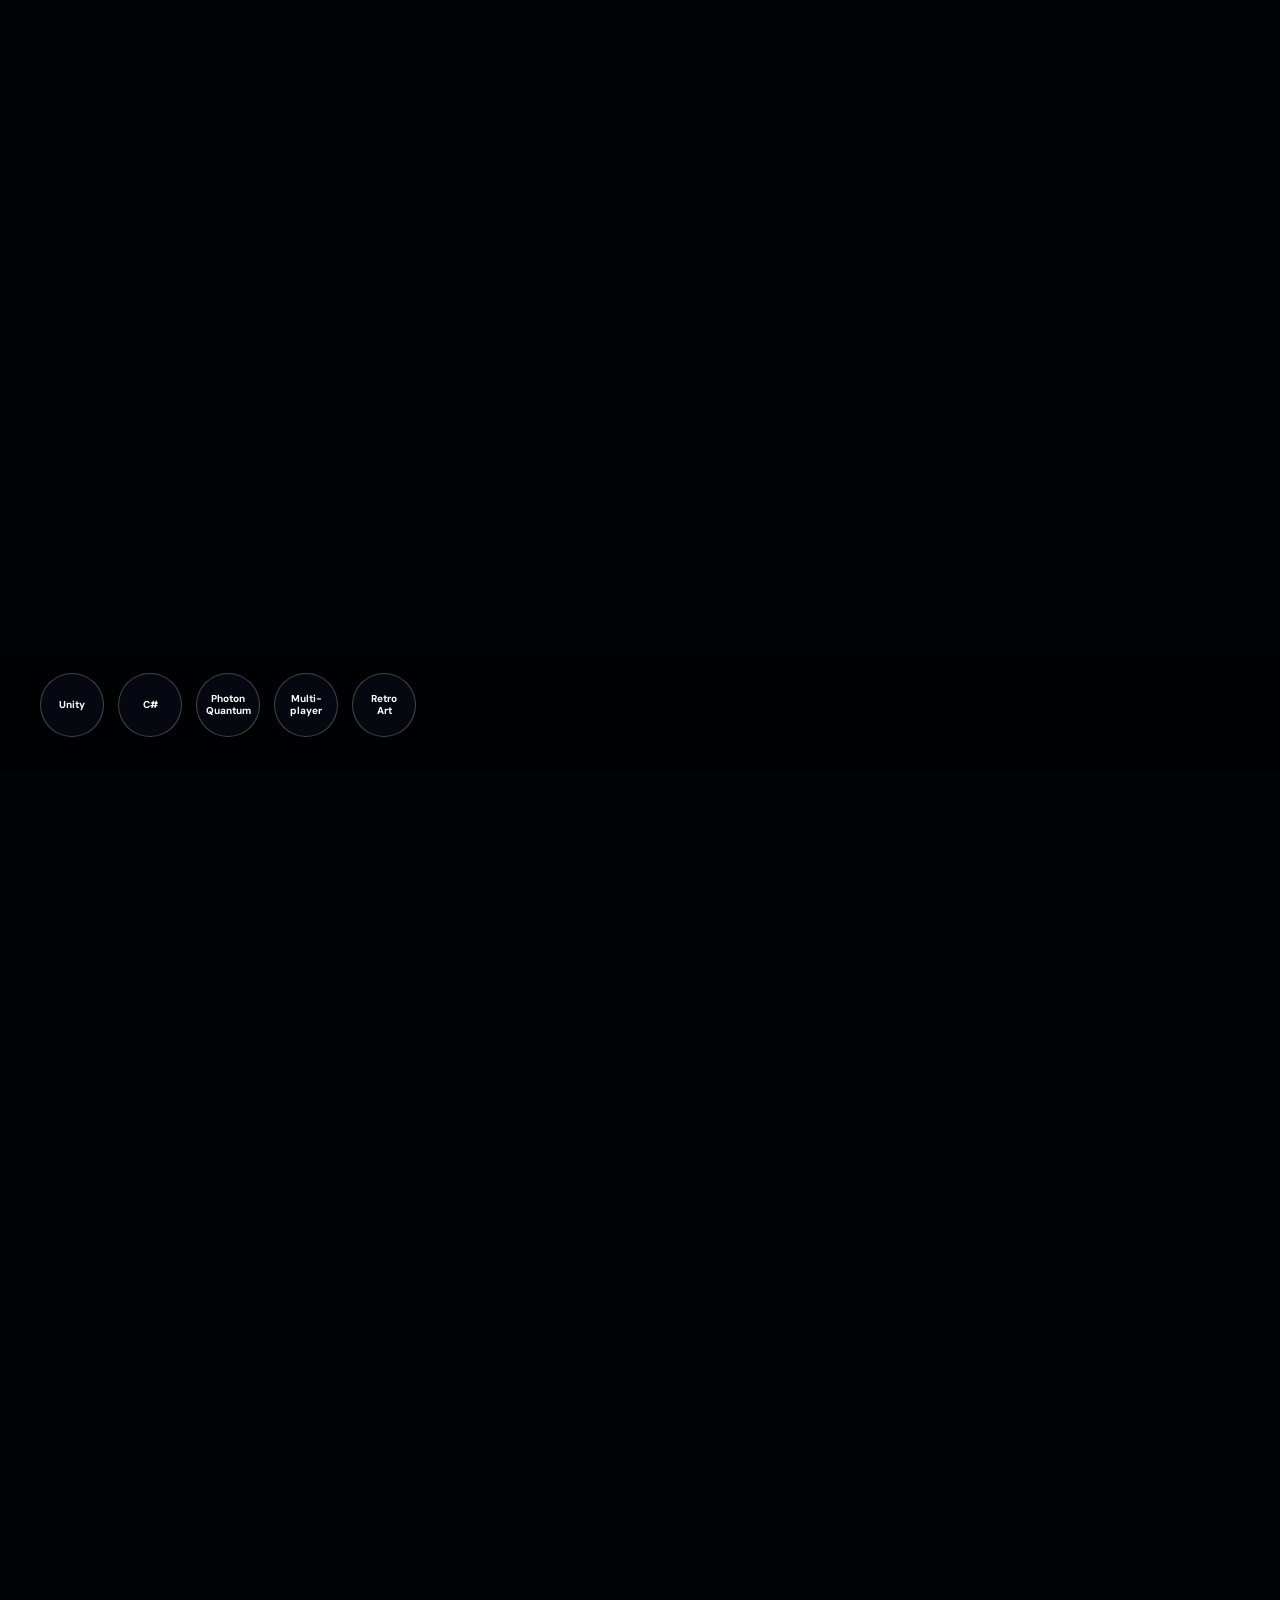
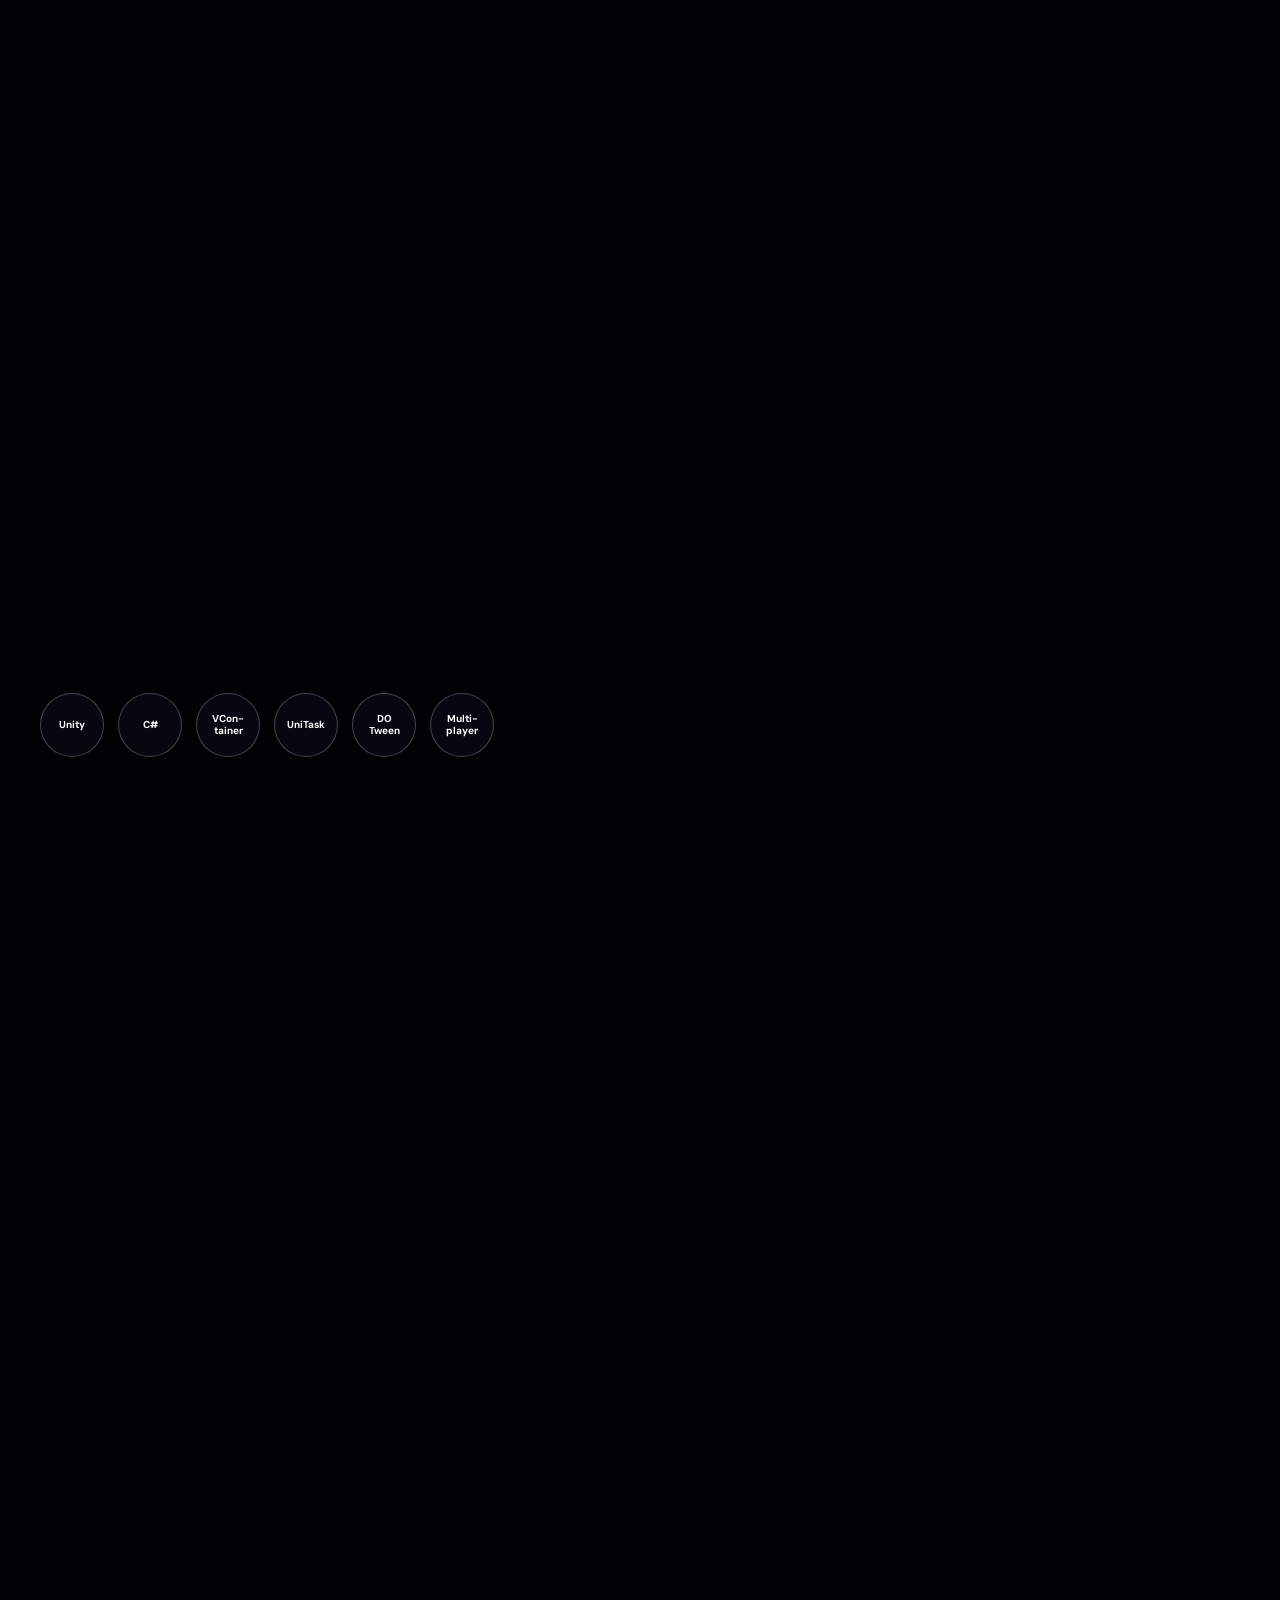
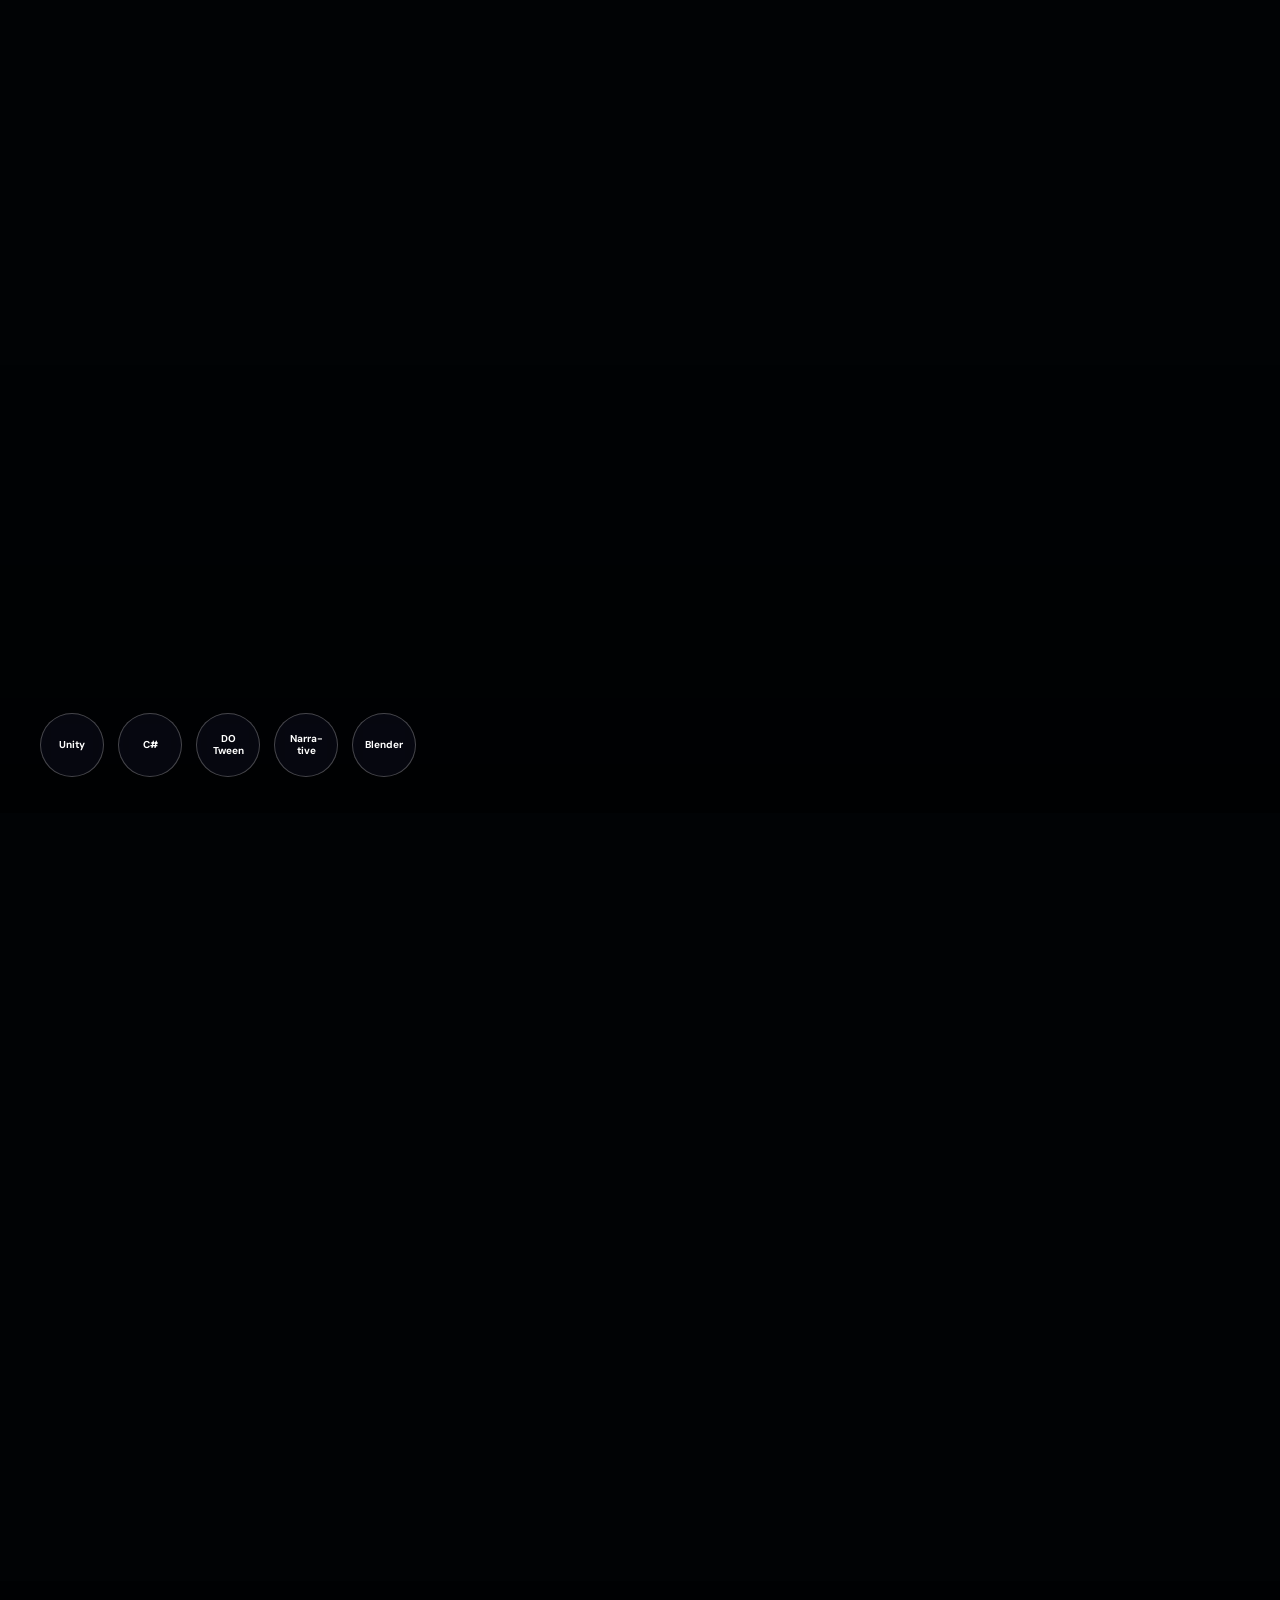
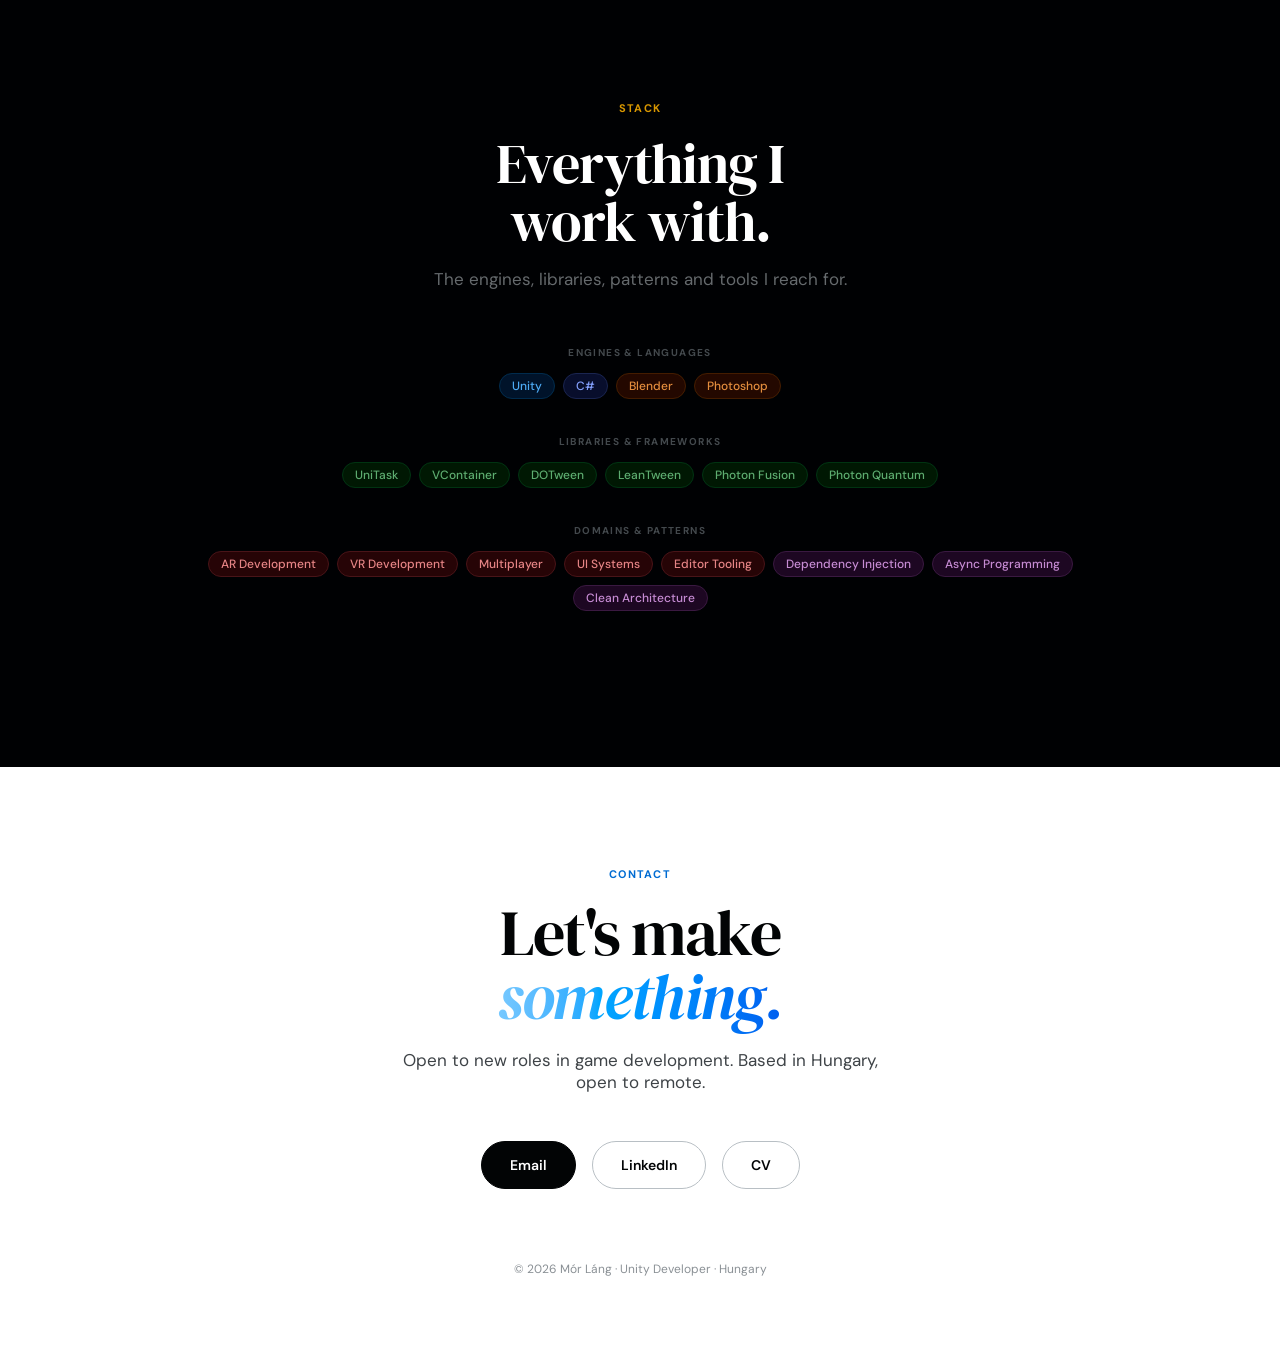
==== commit 5070b834: "Email hidden" ====
--- a/index.html
+++ b/index.html
@@ -227,7 +227,7 @@
     .tech-circle:hover, .tech-circle.active { border-color: var(--accent2); background: rgba(20,24,48,0.88); z-index: 20; }
     .tech-circle-label { font-size: 10px; font-weight: 700; text-align: center; line-height: 1.2; color: #fff; user-select: none; padding: 0 4px; }
     .sticky-info-panel {
-      position: absolute; top: 80px; right: 0; bottom: 0; transform: translateX(102%);
+      position: absolute; top: 0; right: 0; bottom: 0; transform: translateX(102%);
       width: 320px; background: rgba(9,10,20,0.28); backdrop-filter: blur(8px) saturate(130%);
       -webkit-backdrop-filter: blur(8px) saturate(130%); border-left: 1px solid rgba(255,255,255,0.12);
       padding: 100px 32px 48px; z-index: 30; pointer-events: none; opacity: 0;
@@ -766,9 +766,9 @@
 
   // Email — assembled by JS to avoid scrapers
   const emailLink = el('a', 'contact-link primary');
-  const addr = contact.email.user + '@' + contact.email.domain;
+  const addr = contact.email.address;
   emailLink.href = 'mailto:' + addr;
-  emailLink.textContent = addr;
+  emailLink.textContent = contact.email.label;
   linksEl.appendChild(emailLink);
 
   contact.links.forEach(l => {
